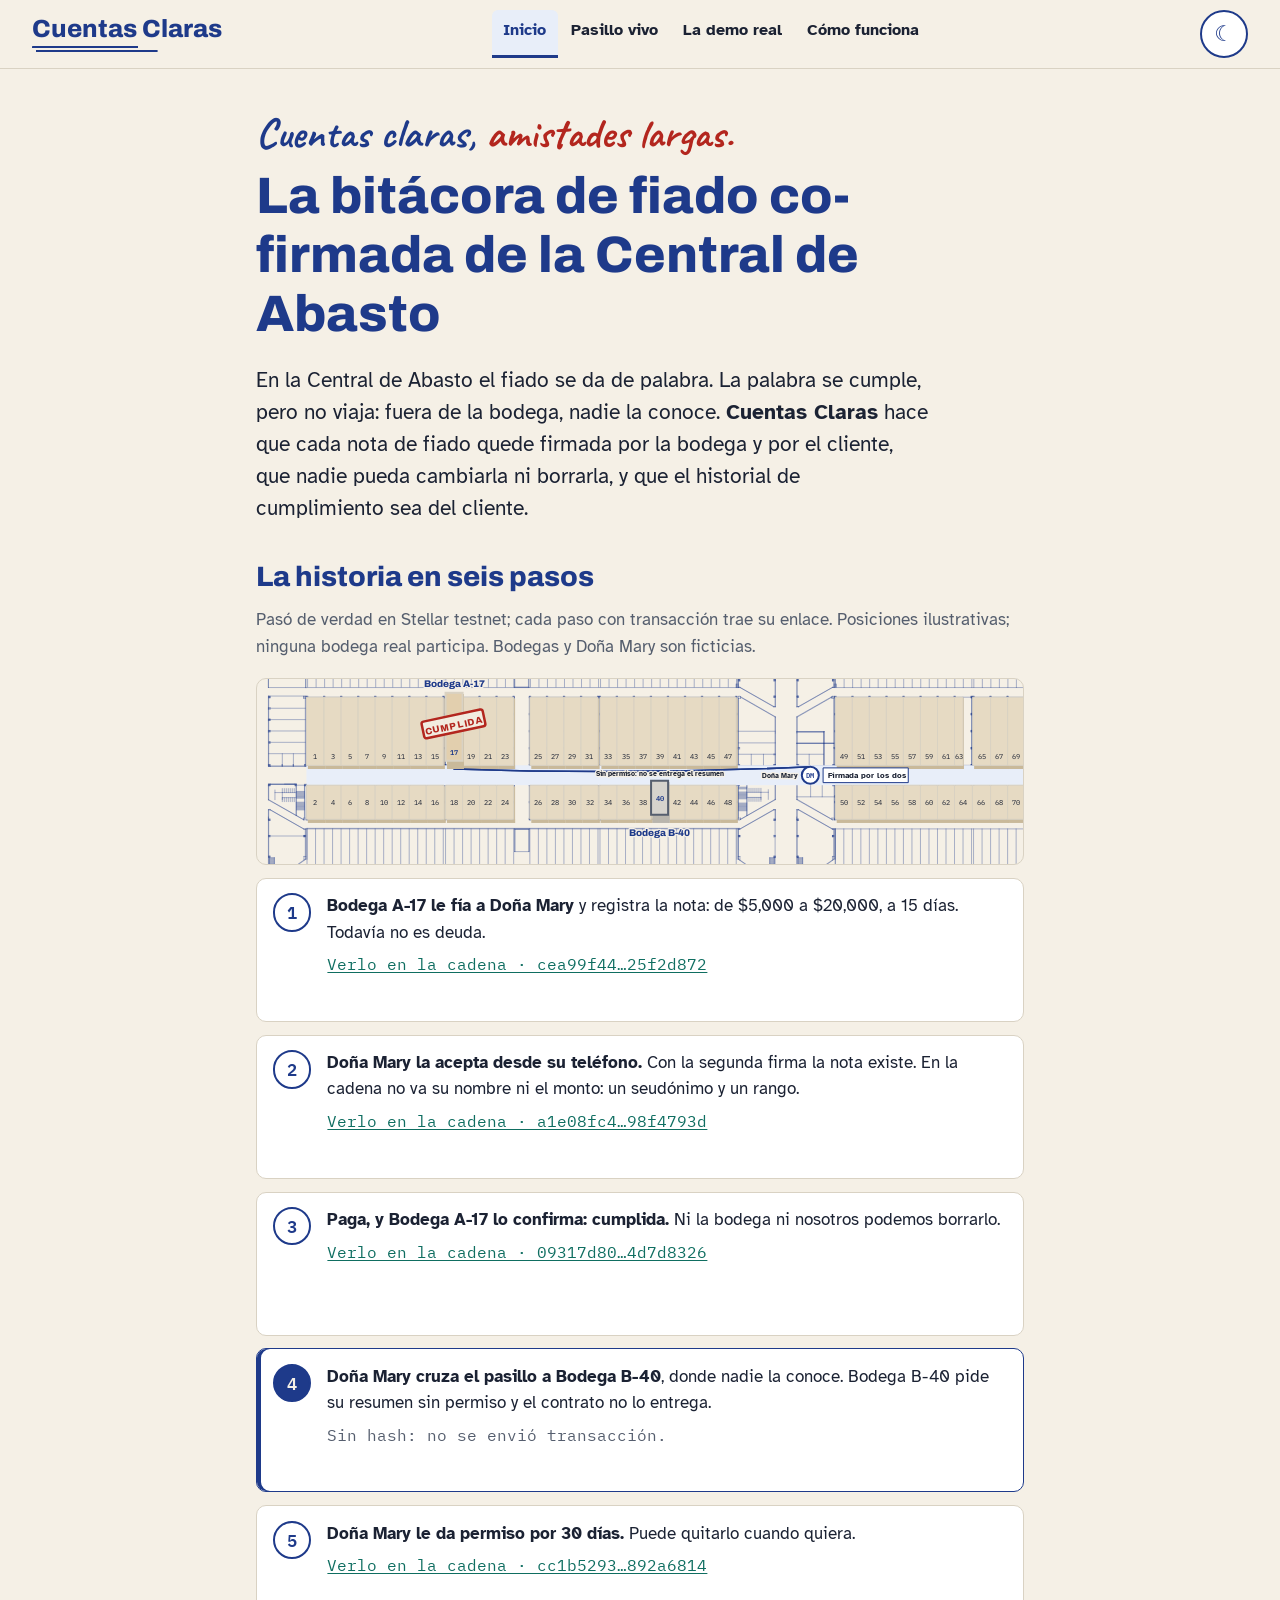
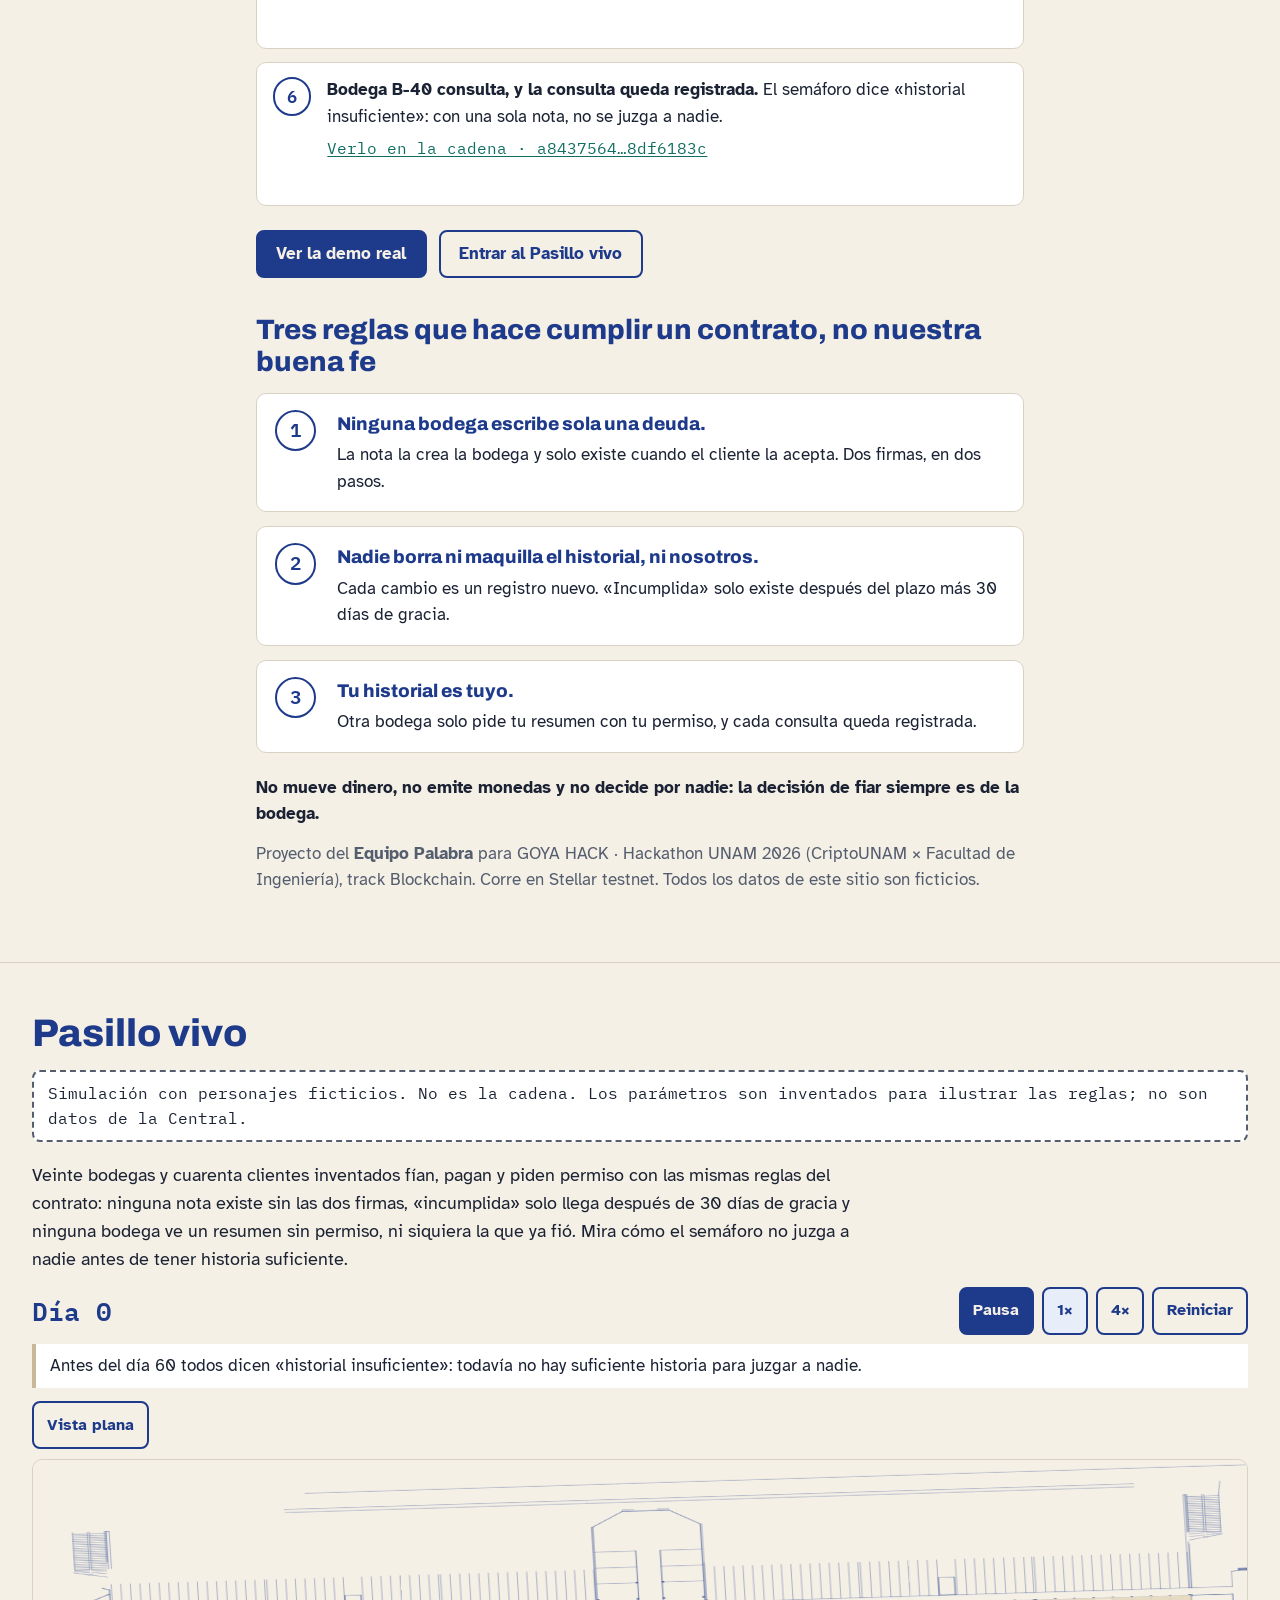
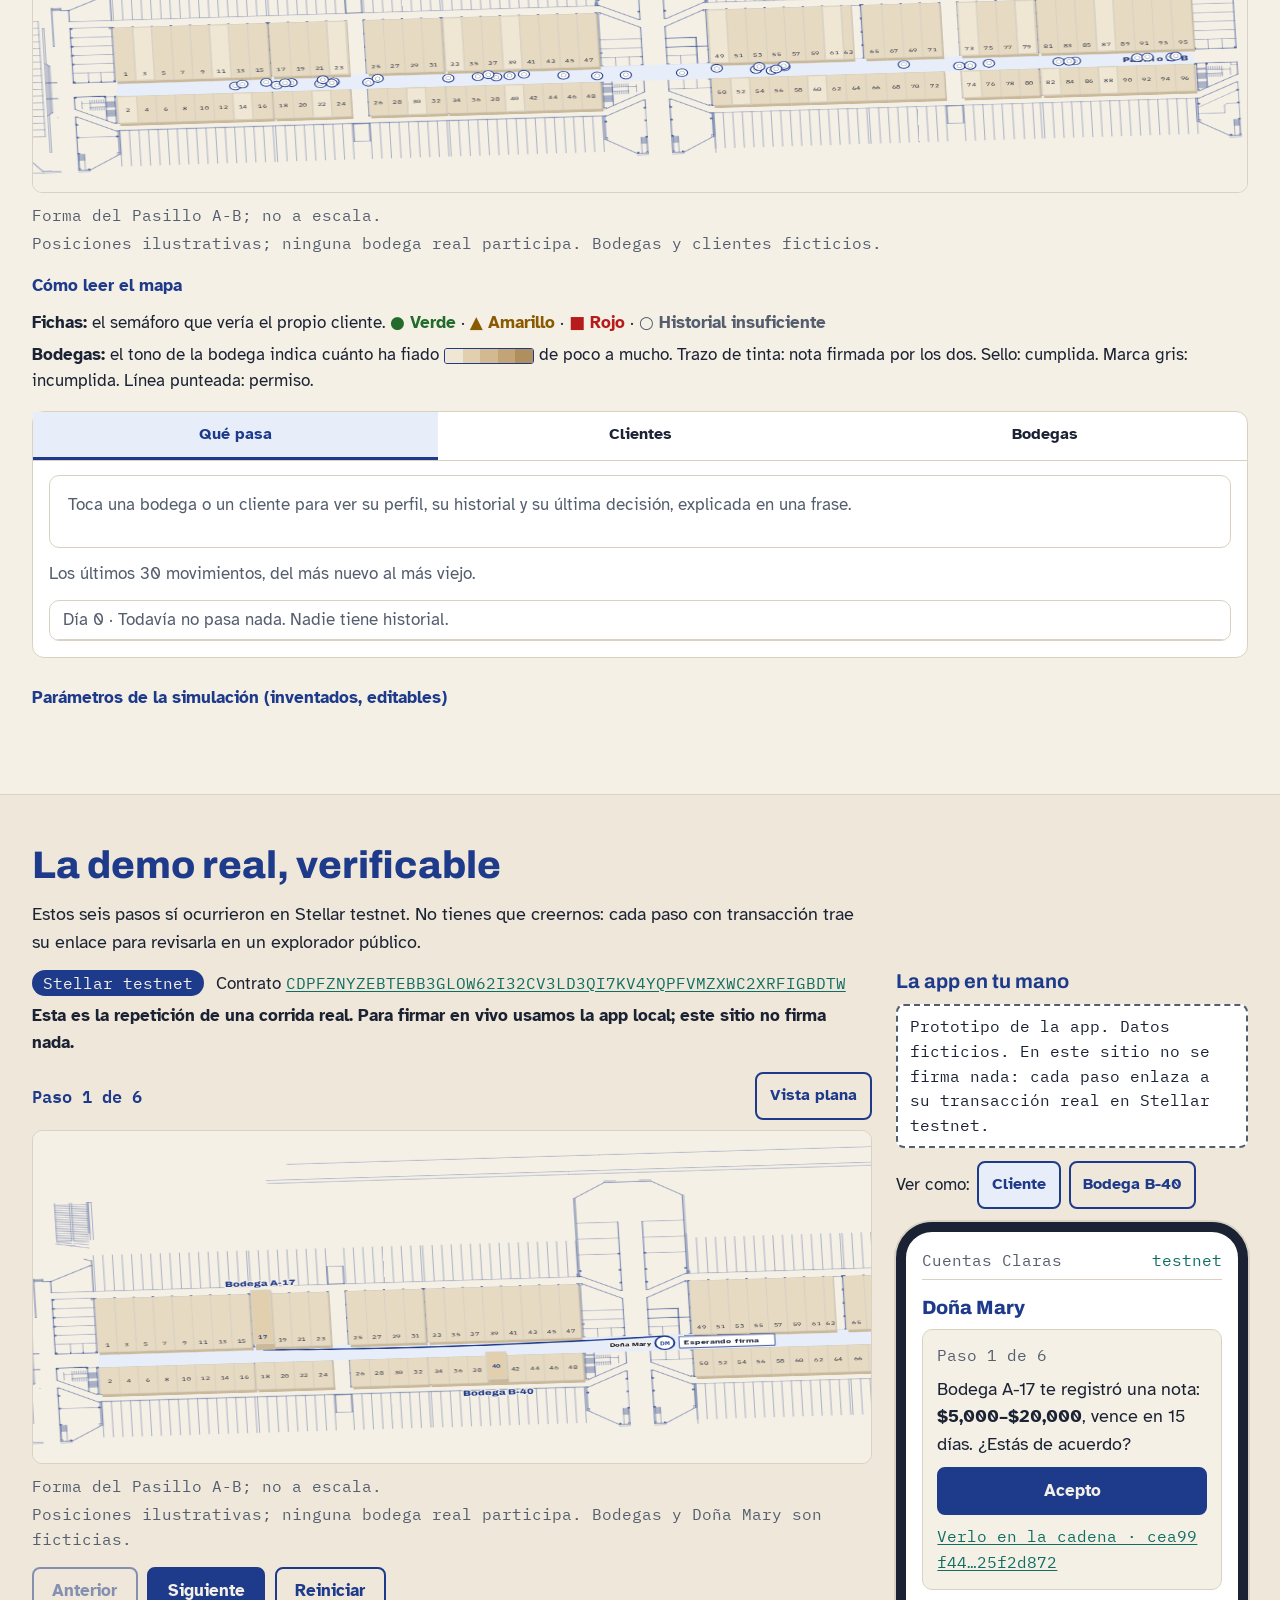
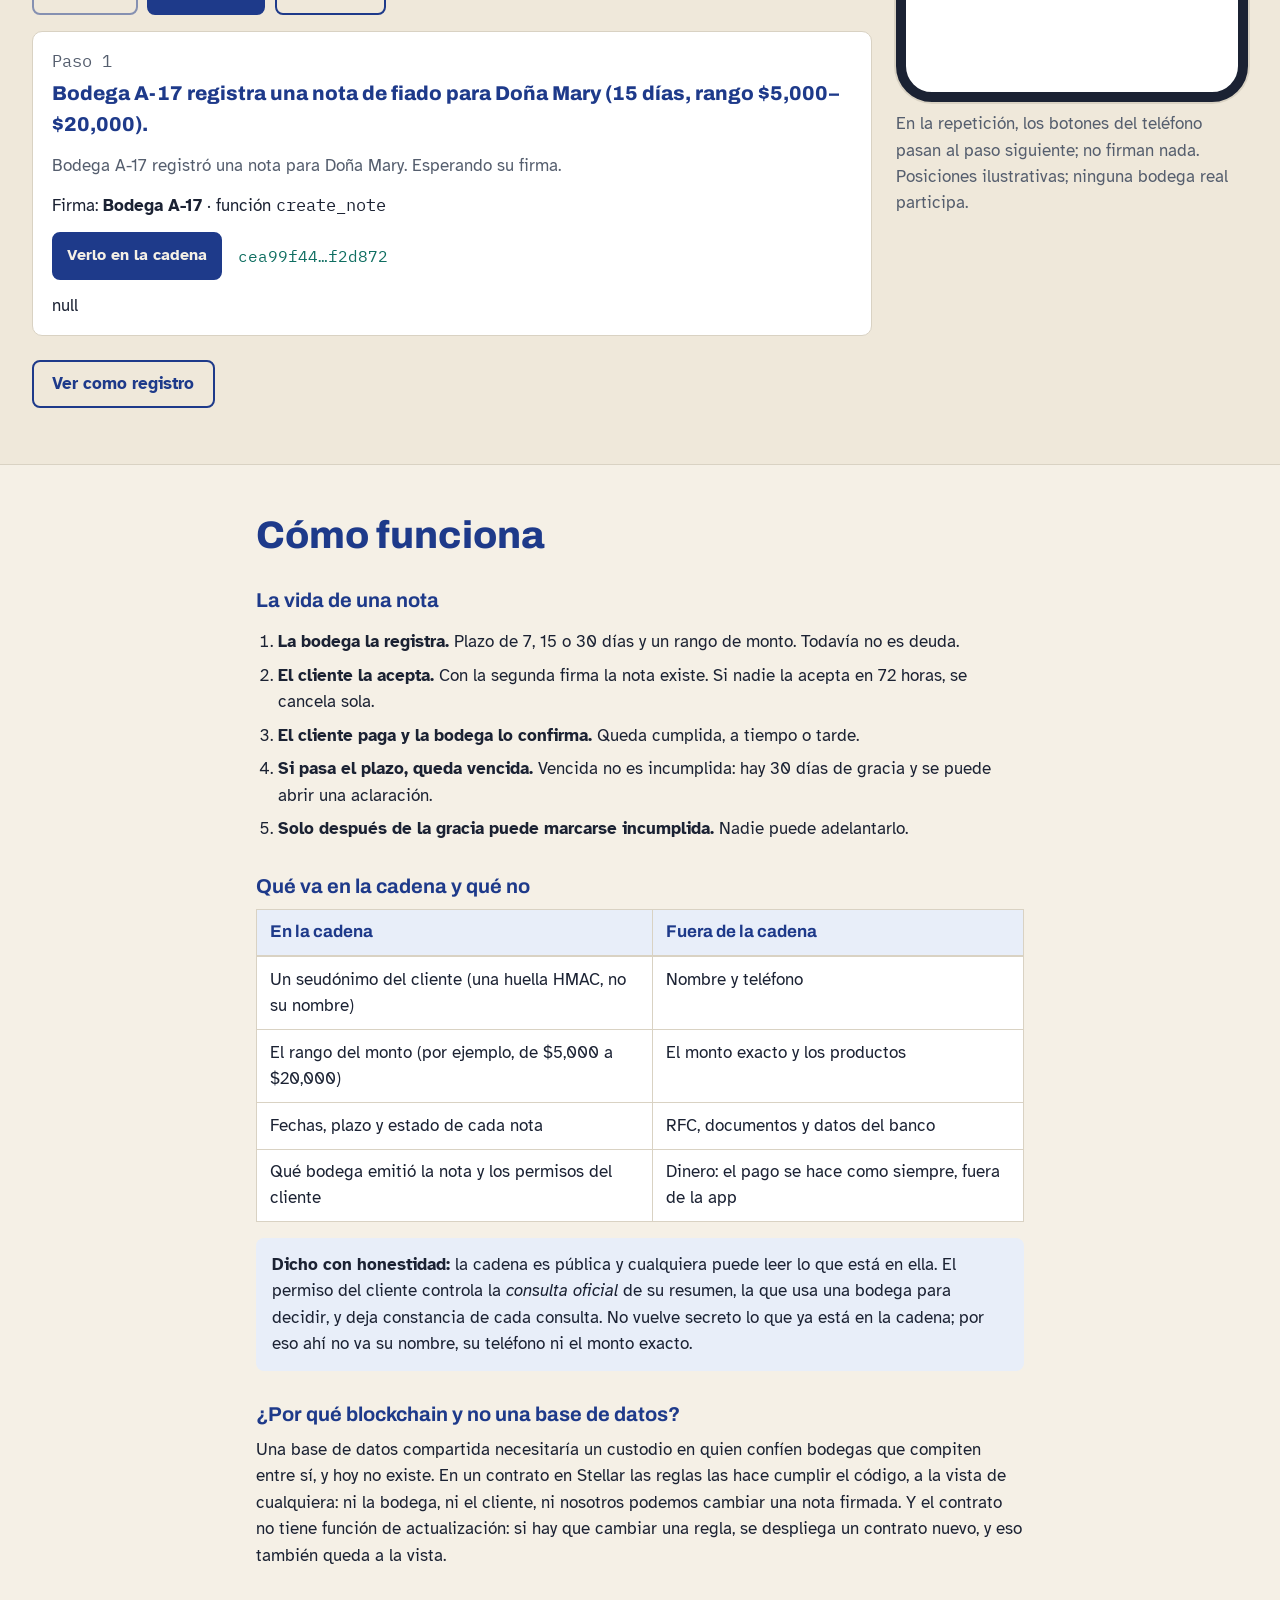
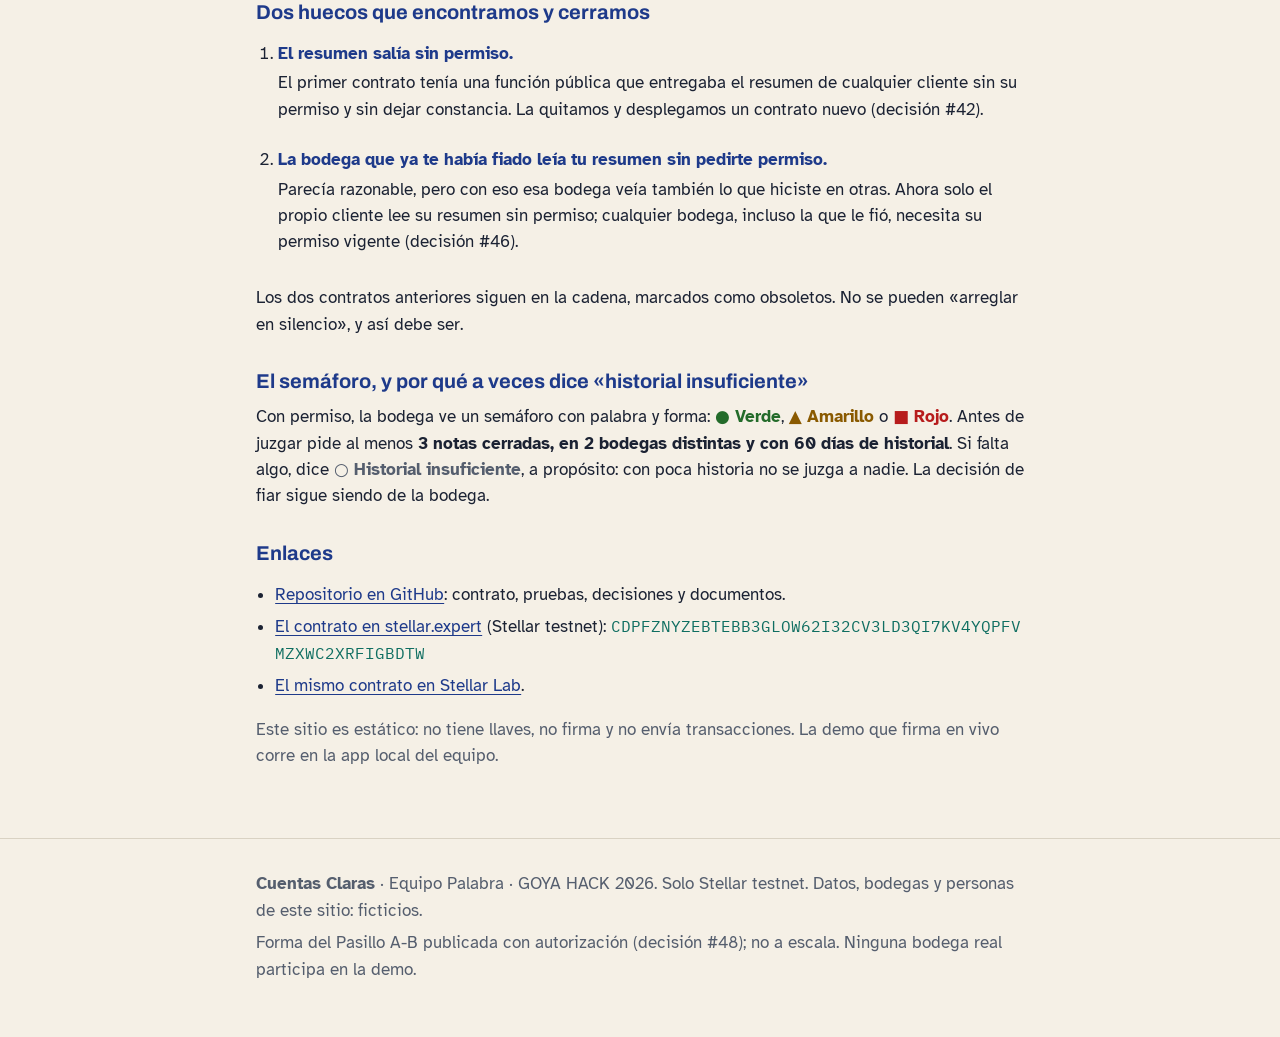
==== web/index.html @ f42c0580 "Sitio público: el teléfono nunca vacío (cola, tarea 11) La repetición arranca en el paso 1: al carga" ====
<!doctype html>
<html lang="es-MX">
<head>
  <meta charset="utf-8">
  <meta name="viewport" content="width=device-width, initial-scale=1">
  <title>Cuentas Claras · fiado de palabra, firmado por los dos</title>
  <meta name="description" content="Cuentas Claras: la bitácora de fiado co-firmada de la Central de Abasto, en Stellar testnet. Proyecto del Equipo Palabra para GOYA HACK 2026.">
  <meta name="theme-color" content="#1E3A8A">
  <meta name="color-scheme" content="light dark">
  <script src="tema-inicial.js"></script>
  <link rel="preconnect" href="https://fonts.googleapis.com">
  <link rel="preconnect" href="https://fonts.gstatic.com" crossorigin>
  <link rel="stylesheet" href="https://fonts.googleapis.com/css2?family=Archivo:wght@700;800&family=Atkinson+Hyperlegible:ital,wght@0,400;0,700;1,400&family=Caveat:wght@700&family=IBM+Plex+Mono:wght@400;600&display=swap">
  <link rel="stylesheet" href="estilos.css">
</head>
<body>
  <a class="saltar" href="#contenido">Saltar al contenido</a>
  <header class="encabezado">
    <div class="encabezado-dentro">
      <a class="marca" href="#inicio" aria-label="Cuentas Claras, inicio">
        <span class="logotipo">Cuentas Claras</span>
        <span class="trazos" aria-hidden="true"></span>
      </a>
      <button type="button" class="interruptor-tema" aria-pressed="false" aria-label="Tema oscuro" title="Tema oscuro">
        <span class="icono-tema" aria-hidden="true">☾</span>
      </button>
      <nav class="navegacion" aria-label="Secciones">
        <a href="#inicio" data-seccion="inicio">Inicio</a>
        <a href="#pasillo-vivo" data-seccion="pasillo-vivo">Pasillo vivo</a>
        <a href="#demo-real" data-seccion="demo-real">La demo real</a>
        <a href="#como-funciona" data-seccion="como-funciona">Cómo funciona</a>
      </nav>
    </div>
  </header>

  <main id="contenido" tabindex="-1">

    <!-- 1. Inicio -->
    <section id="inicio" class="seccion seccion-inicio" aria-labelledby="t-inicio">
      <div class="dentro">
        <p class="refran"><span class="refran-uno">Cuentas claras,</span> <span class="refran-dos">amistades largas.</span></p>
        <h1 id="t-inicio">La bitácora de fiado co-firmada de la Central de Abasto</h1>
        <p class="entrada">En la Central de Abasto el fiado se da de palabra. La palabra se cumple, pero no viaja: fuera de la bodega, nadie la conoce. <strong>Cuentas Claras</strong> hace que cada nota de fiado quede firmada por la bodega y por el cliente, que nadie pueda cambiarla ni borrarla, y que el historial de cumplimiento sea del cliente.</p>


        <section class="historia" aria-labelledby="t-historia">
          <h2 id="t-historia">La historia en seis pasos</h2>
          <p class="apoyo">Pasó de verdad en Stellar testnet; cada paso con transacción trae su enlace. Posiciones ilustrativas; ninguna bodega real participa. Bodegas y Doña Mary son ficticias.</p>
          <div id="historia-mapa" class="historia-mapa" aria-hidden="true"></div>
          <ol class="historia-pasos">
            <li class="historia-paso" data-paso="1">
              <p class="historia-num" aria-hidden="true">1</p>
              <div>
                <p><strong>Bodega A-17 le fía a Doña Mary</strong> y registra la nota: de $5,000 a $20,000, a 15 días. Todavía no es deuda.</p>
                <p class="historia-cadena"><a class="hash" href="https://stellar.expert/explorer/testnet/tx/cea99f447db963d1a1b37a0278765409555b322d2fbf041240d8020c25f2d872" target="_blank" rel="noopener noreferrer">Verlo en la cadena · cea99f44…25f2d872</a></p>
              </div>
            </li>
            <li class="historia-paso" data-paso="2">
              <p class="historia-num" aria-hidden="true">2</p>
              <div>
                <p><strong>Doña Mary la acepta desde su teléfono.</strong> Con la segunda firma la nota existe. En la cadena no va su nombre ni el monto: un seudónimo y un rango.</p>
                <p class="historia-cadena"><a class="hash" href="https://stellar.expert/explorer/testnet/tx/a1e08fc445938de25d22e6bd99c90b11fd2142108bc3a4eacbec5cd898f4793d" target="_blank" rel="noopener noreferrer">Verlo en la cadena · a1e08fc4…98f4793d</a></p>
              </div>
            </li>
            <li class="historia-paso" data-paso="3">
              <p class="historia-num" aria-hidden="true">3</p>
              <div>
                <p><strong>Paga, y Bodega A-17 lo confirma: cumplida.</strong> Ni la bodega ni nosotros podemos borrarlo.</p>
                <p class="historia-cadena"><a class="hash" href="https://stellar.expert/explorer/testnet/tx/09317d8006996ad98a8d19248271a56216c91b9bca36e6c5d198b92f4d7d8326" target="_blank" rel="noopener noreferrer">Verlo en la cadena · 09317d80…4d7d8326</a></p>
              </div>
            </li>
            <li class="historia-paso" data-paso="4">
              <p class="historia-num" aria-hidden="true">4</p>
              <div>
                <p><strong>Doña Mary cruza el pasillo a Bodega B-40</strong>, donde nadie la conoce. Bodega B-40 pide su resumen sin permiso y el contrato no lo entrega.</p>
                <p class="historia-cadena tel-sin-hash">Sin hash: no se envió transacción.</p>
              </div>
            </li>
            <li class="historia-paso" data-paso="5">
              <p class="historia-num" aria-hidden="true">5</p>
              <div>
                <p><strong>Doña Mary le da permiso por 30 días.</strong> Puede quitarlo cuando quiera.</p>
                <p class="historia-cadena"><a class="hash" href="https://stellar.expert/explorer/testnet/tx/cc1b529374045cfc2c53fbf4fa433e6215388b0948f22cba65a599f0892a6814" target="_blank" rel="noopener noreferrer">Verlo en la cadena · cc1b5293…892a6814</a></p>
              </div>
            </li>
            <li class="historia-paso" data-paso="6">
              <p class="historia-num" aria-hidden="true">6</p>
              <div>
                <p><strong>Bodega B-40 consulta, y la consulta queda registrada.</strong> El semáforo dice «historial insuficiente»: con una sola nota, no se juzga a nadie.</p>
                <p class="historia-cadena"><a class="hash" href="https://stellar.expert/explorer/testnet/tx/a8437564162cc1cd651debd65a403bd9b989458bb56feaf1d71f6f638df6183c" target="_blank" rel="noopener noreferrer">Verlo en la cadena · a8437564…8df6183c</a></p>
              </div>
            </li>
          </ol>
          <div class="llamadas">
            <a class="boton boton-primario" href="#demo-real">Ver la demo real</a>
            <a class="boton boton-secundario" href="#pasillo-vivo">Entrar al Pasillo vivo</a>
          </div>
        </section>

        <h2>Tres reglas que hace cumplir un contrato, no nuestra buena fe</h2>
        <ol class="reglas">
          <li class="regla">
            <span class="regla-num" aria-hidden="true">1</span>
            <div>
              <p class="regla-titulo">Ninguna bodega escribe sola una deuda.</p>
              <p>La nota la crea la bodega y solo existe cuando el cliente la acepta. Dos firmas, en dos pasos.</p>
            </div>
          </li>
          <li class="regla">
            <span class="regla-num" aria-hidden="true">2</span>
            <div>
              <p class="regla-titulo">Nadie borra ni maquilla el historial, ni nosotros.</p>
              <p>Cada cambio es un registro nuevo. «Incumplida» solo existe después del plazo más 30 días de gracia.</p>
            </div>
          </li>
          <li class="regla">
            <span class="regla-num" aria-hidden="true">3</span>
            <div>
              <p class="regla-titulo">Tu historial es tuyo.</p>
              <p>Otra bodega solo pide tu resumen con tu permiso, y cada consulta queda registrada.</p>
            </div>
          </li>
        </ol>

        <p class="no-es">No mueve dinero, no emite monedas y no decide por nadie: la decisión de fiar siempre es de la bodega.</p>

        <p class="pie-inicio">Proyecto del <strong>Equipo Palabra</strong> para GOYA HACK · Hackathon UNAM 2026 (CriptoUNAM × Facultad de Ingeniería), track Blockchain. Corre en Stellar testnet. Todos los datos de este sitio son ficticios.</p>
      </div>
    </section>

    <!-- 2. Pasillo vivo -->
    <section id="pasillo-vivo" class="seccion" aria-labelledby="t-pasillo">
      <div class="dentro dentro-ancho">
        <h2 id="t-pasillo" class="titulo-seccion">Pasillo vivo</h2>
        <p class="rotulo-simulacion" role="note">Simulación con personajes ficticios. No es la cadena. Los parámetros son inventados para ilustrar las reglas; no son datos de la Central.</p>
        <p class="entrada-seccion">Veinte bodegas y cuarenta clientes inventados fían, pagan y piden permiso con las mismas reglas del contrato: ninguna nota existe sin las dos firmas, «incumplida» solo llega después de 30 días de gracia y ninguna bodega ve un resumen sin permiso, ni siquiera la que ya fió. Mira cómo el semáforo no juzga a nadie antes de tener historia suficiente.</p>
        <div id="montaje-pasillo" class="montaje">
          <p class="cargando">Preparando el pasillo…</p>
        </div>
      </div>
    </section>

    <!-- 3. La demo real, verificable -->
    <section id="demo-real" class="seccion seccion-alterna" aria-labelledby="t-demo">
      <div class="dentro dentro-ancho">
        <h2 id="t-demo" class="titulo-seccion">La demo real, verificable</h2>
        <p class="entrada-seccion">Estos seis pasos sí ocurrieron en Stellar testnet. No tienes que creernos: cada paso con transacción trae su enlace para revisarla en un explorador público.</p>
        <div class="demo-rejilla">
          <div id="montaje-demo" class="montaje">
            <p class="cargando">Cargando la corrida real…</p>
            <noscript><p class="apoyo">El mapa necesita JavaScript. Los seis pasos se leen completos en «La app en tu mano».</p></noscript>
          </div>

          <aside class="app-en-mano" aria-labelledby="t-app">
            <h3 id="t-app">La app en tu mano</h3>
            <p class="letrero-prototipo" role="note">Prototipo de la app. Datos ficticios. En este sitio no se firma nada: cada paso enlaza a su transacción real en Stellar testnet.</p>
            <div class="ver-como" role="group" aria-label="Ver como">
              <span>Ver como:</span>
              <button type="button" class="boton boton-secundario boton-chico" data-ver="cliente" aria-pressed="true">Cliente</button>
              <button type="button" class="boton boton-secundario boton-chico" data-ver="bodega" aria-pressed="false">Bodega B-40</button>
            </div>
            <div class="telefono">
              <p class="tel-barra"><span>Cuentas Claras</span><span class="tel-red">testnet</span></p>
              <div class="tel-vista" data-vista="cliente">
              <p class="tel-quien">Doña Mary</p>
              <ol class="tel-pantallas" aria-label="Pantallas de Doña Mary">
              <li class="tel-pantalla" data-paso="1">
                <p class="tel-paso">Paso 1 de 6</p>
                <p class="tel-aviso">Bodega A-17 te registró una nota: <strong>$5,000–$20,000</strong>, vence en 15 días. ¿Estás de acuerdo?</p>
                <p class="tel-acciones"><button type="button" class="boton boton-primario tel-avanza" data-a="2">Acepto</button></p>
                <p class="tel-cadena"><a class="hash" href="https://stellar.expert/explorer/testnet/tx/cea99f447db963d1a1b37a0278765409555b322d2fbf041240d8020c25f2d872" target="_blank" rel="noopener noreferrer" data-hash="cea99f447db963d1a1b37a0278765409555b322d2fbf041240d8020c25f2d872">Verlo en la cadena · cea99f44…25f2d872</a></p>
              </li>
              <li class="tel-pantalla" data-paso="2">
                <p class="tel-paso">Paso 2 de 6</p>
                <p class="tel-titulo">Firmada por los dos</p>
                <p>Tu firma y la de Bodega A-17. Desde ahora nadie puede cambiar ni borrar esta nota, ni nosotros. En la cadena no va tu nombre ni el monto: un seudónimo y un rango.</p>
                <p class="tel-cadena"><a class="hash" href="https://stellar.expert/explorer/testnet/tx/a1e08fc445938de25d22e6bd99c90b11fd2142108bc3a4eacbec5cd898f4793d" target="_blank" rel="noopener noreferrer" data-hash="a1e08fc445938de25d22e6bd99c90b11fd2142108bc3a4eacbec5cd898f4793d">Verlo en la cadena · a1e08fc4…98f4793d</a></p>
              </li>
              <li class="tel-pantalla" data-paso="3">
                <p class="tel-paso">Paso 3 de 6</p>
                <p class="tel-sello" aria-label="Sello: cumplida">CUMPLIDA</p>
                <p class="tel-titulo">Cumpliste tu palabra: queda firmado a tu favor.</p>
                <p>Bodega A-17 confirmó tu pago.</p>
                <p class="tel-cadena"><a class="hash" href="https://stellar.expert/explorer/testnet/tx/09317d8006996ad98a8d19248271a56216c91b9bca36e6c5d198b92f4d7d8326" target="_blank" rel="noopener noreferrer" data-hash="09317d8006996ad98a8d19248271a56216c91b9bca36e6c5d198b92f4d7d8326">Verlo en la cadena · 09317d80…4d7d8326</a></p>
              </li>
              <li class="tel-pantalla" data-paso="4">
                <p class="tel-paso">Paso 4 de 6</p>
                <p class="tel-titulo">Bodega B-40 pidió tu resumen sin permiso y no se le entregó.</p>
                <p>El contrato lo rechazó: sin tu permiso no hay consulta oficial.</p>
                <p class="tel-sin-hash">Sin hash: no se envió transacción.</p>
              </li>
              <li class="tel-pantalla" data-paso="5">
                <p class="tel-paso">Paso 5 de 6</p>
                <p class="tel-aviso">¿Das permiso a Bodega B-40 por 30 días para consultar tu resumen?</p>
                <p class="tel-acciones"><button type="button" class="boton boton-primario tel-avanza" data-a="6">Dar permiso</button></p>
                <p class="tel-nota">Verá cuántas notas cumpliste y en cuántas bodegas; no verá montos exactos ni tus datos. Puedes quitarlo cuando quieras.</p>
                <p class="tel-cadena"><a class="hash" href="https://stellar.expert/explorer/testnet/tx/cc1b529374045cfc2c53fbf4fa433e6215388b0948f22cba65a599f0892a6814" target="_blank" rel="noopener noreferrer" data-hash="cc1b529374045cfc2c53fbf4fa433e6215388b0948f22cba65a599f0892a6814">Verlo en la cadena · cc1b5293…892a6814</a></p>
              </li>
              <li class="tel-pantalla" data-paso="6">
                <p class="tel-paso">Paso 6 de 6</p>
                <p class="tel-titulo">Bodega B-40 consultó tu resumen. Quedó registrado.</p>
                <p>Cada consulta deja constancia en la cadena.</p>
                <p class="tel-cadena"><a class="hash" href="https://stellar.expert/explorer/testnet/tx/a8437564162cc1cd651debd65a403bd9b989458bb56feaf1d71f6f638df6183c" target="_blank" rel="noopener noreferrer" data-hash="a8437564162cc1cd651debd65a403bd9b989458bb56feaf1d71f6f638df6183c">Verlo en la cadena · a8437564…8df6183c</a></p>
              </li>
              </ol>
              </div>
              <div class="tel-vista" data-vista="bodega">
              <p class="tel-quien">Bodega B-40</p>
              <ol class="tel-pantallas" aria-label="Pantallas de Bodega B-40">
              <li class="tel-pantalla" data-paso="1">
                <p class="tel-paso">Paso 1 de 6</p>
                <p>Todavía nada para Bodega B-40: la nota es entre Bodega A-17 y Doña Mary.</p>
              </li>
              <li class="tel-pantalla" data-paso="2">
                <p class="tel-paso">Paso 2 de 6</p>
                <p>Bodega B-40 no conoce a Doña Mary ni ve su nota.</p>
              </li>
              <li class="tel-pantalla" data-paso="3">
                <p class="tel-paso">Paso 3 de 6</p>
                <p>Doña Mary cumplió con Bodega A-17. Bodega B-40 todavía no lo sabe.</p>
              </li>
              <li class="tel-pantalla" data-paso="4">
                <p class="tel-paso">Paso 4 de 6</p>
                <p class="tel-titulo">Pediste el resumen de Doña Mary sin su permiso.</p>
                <p>El contrato no lo entregó. Pídeselo en el mostrador.</p>
                <p class="tel-sin-hash">Sin hash: no se envió transacción.</p>
              </li>
              <li class="tel-pantalla" data-paso="5">
                <p class="tel-paso">Paso 5 de 6</p>
                <p class="tel-titulo">Doña Mary te dio permiso por 30 días.</p>
                <p class="tel-cadena"><a class="hash" href="https://stellar.expert/explorer/testnet/tx/cc1b529374045cfc2c53fbf4fa433e6215388b0948f22cba65a599f0892a6814" target="_blank" rel="noopener noreferrer" data-hash="cc1b529374045cfc2c53fbf4fa433e6215388b0948f22cba65a599f0892a6814">Verlo en la cadena · cc1b5293…892a6814</a></p>
              </li>
              <li class="tel-pantalla" data-paso="6">
                <p class="tel-paso">Paso 6 de 6</p>
                <p class="tel-titulo">Resumen de Doña Mary</p>
                <p class="sem sem-insuficiente tel-semaforo">○ Historial insuficiente</p>
                <ul class="condiciones">
                  <li>✗ <span class="lector">No se cumple: </span>3 notas cerradas (tiene 1)</li>
                  <li>✗ <span class="lector">No se cumple: </span>2 bodegas distintas (tiene 1)</li>
                  <li>✗ <span class="lector">No se cumple: </span>60 días de historial (su nota es del mismo día)</li>
                </ul>
                <p>La decisión de fiar es tuya. Tu consulta quedó registrada.</p>
                <p class="tel-cadena"><a class="hash" href="https://stellar.expert/explorer/testnet/tx/a8437564162cc1cd651debd65a403bd9b989458bb56feaf1d71f6f638df6183c" target="_blank" rel="noopener noreferrer" data-hash="a8437564162cc1cd651debd65a403bd9b989458bb56feaf1d71f6f638df6183c">Verlo en la cadena · a8437564…8df6183c</a></p>
              </li>
              </ol>
              </div>
            </div>
            <p class="tel-pie apoyo">En la repetición, los botones del teléfono pasan al paso siguiente; no firman nada. Posiciones ilustrativas; ninguna bodega real participa.</p>
          </aside>
        </div>
        <div class="registro-marco">
          <button type="button" class="boton boton-secundario ver-registro" aria-expanded="false" aria-controls="registro" hidden>Ver como registro</button>
          <div id="registro" class="registro">
            <table class="tabla registro-tabla">
              <caption>Los seis pasos como renglones del libro: el seudónimo de Doña Mary (nunca su nombre), el rango, el hash y el sello.</caption>
              <thead><tr><th scope="col">Paso</th><th scope="col">Qué pasó</th><th scope="col">Seudónimo</th><th scope="col">Rango</th><th scope="col">Hash</th><th scope="col">Sello</th></tr></thead>
              <tbody>
              <tr data-paso="1"><td data-col="Paso" class="mono">1</td><td data-col="Qué pasó">Bodega A-17 registra la nota</td><td data-col="Seudónimo" class="hash">fe1b5cfb1b99ba1b…</td><td data-col="Rango">$5k–$20k</td><td data-col="Hash"><a class="hash" href="https://stellar.expert/explorer/testnet/tx/cea99f447db963d1a1b37a0278765409555b322d2fbf041240d8020c25f2d872" target="_blank" rel="noopener noreferrer">cea99f44…25f2d872</a></td><td data-col="Sello">—</td></tr>
              <tr data-paso="2"><td data-col="Paso" class="mono">2</td><td data-col="Qué pasó">Doña Mary la acepta</td><td data-col="Seudónimo" class="hash">fe1b5cfb1b99ba1b…</td><td data-col="Rango">$5k–$20k</td><td data-col="Hash"><a class="hash" href="https://stellar.expert/explorer/testnet/tx/a1e08fc445938de25d22e6bd99c90b11fd2142108bc3a4eacbec5cd898f4793d" target="_blank" rel="noopener noreferrer">a1e08fc4…98f4793d</a></td><td data-col="Sello">—</td></tr>
              <tr data-paso="3"><td data-col="Paso" class="mono">3</td><td data-col="Qué pasó">Bodega A-17 confirma el pago</td><td data-col="Seudónimo" class="hash">fe1b5cfb1b99ba1b…</td><td data-col="Rango">$5k–$20k</td><td data-col="Hash"><a class="hash" href="https://stellar.expert/explorer/testnet/tx/09317d8006996ad98a8d19248271a56216c91b9bca36e6c5d198b92f4d7d8326" target="_blank" rel="noopener noreferrer">09317d80…4d7d8326</a></td><td data-col="Sello"><span class="registro-sello">CUMPLIDA</span></td></tr>
              <tr data-paso="4"><td data-col="Paso" class="mono">4</td><td data-col="Qué pasó">Bodega B-40 pide el resumen sin permiso: rechazado</td><td data-col="Seudónimo" class="hash">fe1b5cfb1b99ba1b…</td><td data-col="Rango">—</td><td data-col="Hash"><span class="tel-sin-hash">sin transacción</span></td><td data-col="Sello">—</td></tr>
              <tr data-paso="5"><td data-col="Paso" class="mono">5</td><td data-col="Qué pasó">Doña Mary da permiso a Bodega B-40 (30 días)</td><td data-col="Seudónimo" class="hash">fe1b5cfb1b99ba1b…</td><td data-col="Rango">—</td><td data-col="Hash"><a class="hash" href="https://stellar.expert/explorer/testnet/tx/cc1b529374045cfc2c53fbf4fa433e6215388b0948f22cba65a599f0892a6814" target="_blank" rel="noopener noreferrer">cc1b5293…892a6814</a></td><td data-col="Sello">—</td></tr>
              <tr data-paso="6"><td data-col="Paso" class="mono">6</td><td data-col="Qué pasó">Bodega B-40 consulta con permiso</td><td data-col="Seudónimo" class="hash">fe1b5cfb1b99ba1b…</td><td data-col="Rango">máx. $5k–$20k</td><td data-col="Hash"><a class="hash" href="https://stellar.expert/explorer/testnet/tx/a8437564162cc1cd651debd65a403bd9b989458bb56feaf1d71f6f638df6183c" target="_blank" rel="noopener noreferrer">a8437564…8df6183c</a></td><td data-col="Sello">—</td></tr>
              </tbody>
            </table>
          </div>
        </div>
      </div>
    </section>

    <!-- 4. Cómo funciona -->
    <section id="como-funciona" class="seccion" aria-labelledby="t-como">
      <div class="dentro">
        <h2 id="t-como" class="titulo-seccion">Cómo funciona</h2>

        <h3>La vida de una nota</h3>
        <ol class="ciclo">
          <li><strong>La bodega la registra.</strong> Plazo de 7, 15 o 30 días y un rango de monto. Todavía no es deuda.</li>
          <li><strong>El cliente la acepta.</strong> Con la segunda firma la nota existe. Si nadie la acepta en 72 horas, se cancela sola.</li>
          <li><strong>El cliente paga y la bodega lo confirma.</strong> Queda cumplida, a tiempo o tarde.</li>
          <li><strong>Si pasa el plazo, queda vencida.</strong> Vencida no es incumplida: hay 30 días de gracia y se puede abrir una aclaración.</li>
          <li><strong>Solo después de la gracia puede marcarse incumplida.</strong> Nadie puede adelantarlo.</li>
        </ol>

        <h3>Qué va en la cadena y qué no</h3>
        <div class="tabla-marco">
          <table class="tabla">
            <caption class="lector">Qué datos se guardan en la cadena y cuáles se quedan fuera</caption>
            <thead>
              <tr><th scope="col">En la cadena</th><th scope="col">Fuera de la cadena</th></tr>
            </thead>
            <tbody>
              <tr><td>Un seudónimo del cliente (una huella HMAC, no su nombre)</td><td>Nombre y teléfono</td></tr>
              <tr><td>El rango del monto (por ejemplo, de $5,000 a $20,000)</td><td>El monto exacto y los productos</td></tr>
              <tr><td>Fechas, plazo y estado de cada nota</td><td>RFC, documentos y datos del banco</td></tr>
              <tr><td>Qué bodega emitió la nota y los permisos del cliente</td><td>Dinero: el pago se hace como siempre, fuera de la app</td></tr>
            </tbody>
          </table>
        </div>
        <p class="honesto"><strong>Dicho con honestidad:</strong> la cadena es pública y cualquiera puede leer lo que está en ella. El permiso del cliente controla la <em>consulta oficial</em> de su resumen, la que usa una bodega para decidir, y deja constancia de cada consulta. No vuelve secreto lo que ya está en la cadena; por eso ahí no va su nombre, su teléfono ni el monto exacto.</p>

        <h3>¿Por qué blockchain y no una base de datos?</h3>
        <p>Una base de datos compartida necesitaría un custodio en quien confíen bodegas que compiten entre sí, y hoy no existe. En un contrato en Stellar las reglas las hace cumplir el código, a la vista de cualquiera: ni la bodega, ni el cliente, ni nosotros podemos cambiar una nota firmada. Y el contrato no tiene función de actualización: si hay que cambiar una regla, se despliega un contrato nuevo, y eso también queda a la vista.</p>

        <h3>Dos huecos que encontramos y cerramos</h3>
        <ol class="huecos">
          <li>
            <p class="hueco-titulo">El resumen salía sin permiso.</p>
            <p>El primer contrato tenía una función pública que entregaba el resumen de cualquier cliente sin su permiso y sin dejar constancia. La quitamos y desplegamos un contrato nuevo (decisión #42).</p>
          </li>
          <li>
            <p class="hueco-titulo">La bodega que ya te había fiado leía tu resumen sin pedirte permiso.</p>
            <p>Parecía razonable, pero con eso esa bodega veía también lo que hiciste en otras. Ahora solo el propio cliente lee su resumen sin permiso; cualquier bodega, incluso la que le fió, necesita su permiso vigente (decisión #46).</p>
          </li>
        </ol>
        <p>Los dos contratos anteriores siguen en la cadena, marcados como obsoletos. No se pueden «arreglar en silencio», y así debe ser.</p>

        <h3>El semáforo, y por qué a veces dice «historial insuficiente»</h3>
        <p>Con permiso, la bodega ve un semáforo con palabra y forma: <span class="sem sem-verde">● Verde</span>, <span class="sem sem-amarillo">▲ Amarillo</span> o <span class="sem sem-rojo">■ Rojo</span>. Antes de juzgar pide al menos <strong>3 notas cerradas, en 2 bodegas distintas y con 60 días de historial</strong>. Si falta algo, dice <span class="sem sem-insuficiente">○ Historial insuficiente</span>, a propósito: con poca historia no se juzga a nadie. La decisión de fiar sigue siendo de la bodega.</p>

        <h3>Enlaces</h3>
        <ul class="enlaces">
          <li><a href="https://github.com/jose2501106-IA/goyahack_cuentas-claras" target="_blank" rel="noopener noreferrer">Repositorio en GitHub</a>: contrato, pruebas, decisiones y documentos.</li>
          <li><a href="https://stellar.expert/explorer/testnet/contract/CDPFZNYZEBTEBB3GLOW62I32CV3LD3QI7KV4YQPFVMZXWC2XRFIGBDTW" target="_blank" rel="noopener noreferrer">El contrato en stellar.expert</a> (Stellar testnet): <code class="id-contrato hash">CDPFZNYZEBTEBB3GLOW62I32CV3LD3QI7KV4YQPFVMZXWC2XRFIGBDTW</code></li>
          <li><a href="https://lab.stellar.org/r/testnet/contract/CDPFZNYZEBTEBB3GLOW62I32CV3LD3QI7KV4YQPFVMZXWC2XRFIGBDTW" target="_blank" rel="noopener noreferrer">El mismo contrato en Stellar Lab</a>.</li>
        </ul>
        <p class="apoyo">Este sitio es estático: no tiene llaves, no firma y no envía transacciones. La demo que firma en vivo corre en la app local del equipo.</p>
      </div>
    </section>
  </main>

  <footer class="pie">
    <div class="dentro">
      <p><strong>Cuentas Claras</strong> · Equipo Palabra · GOYA HACK 2026. Solo Stellar testnet. Datos, bodegas y personas de este sitio: ficticios.</p>
      <p>Forma del Pasillo A-B publicada con autorización (decisión #48); no a escala. Ninguna bodega real participa en la demo.</p>
    </div>
  </footer>

  <script src="app.js"></script>
  <script src="datos/pasillo-a-b.js"></script>
  <script src="datos/repeticion.js"></script>
  <script src="gemelo.js"></script>
  <script src="repeticion.js"></script>
  <script src="portada.js"></script>
  <script src="simulacion/motor.js"></script>
  <script src="simulacion/agentes.js"></script>
  <script src="simulacion/vista.js"></script>
</body>
</html>
---- web/estilos.css ----
/* Cuentas Claras · sitio público. Paleta «Tinta y Sello» (docs/identidad-visual.md). */
/* Tema dual (docs/diseno-web-movil.md §1, decisión #52): «Papel y cadena» (claro) y
   «Cempasúchil» (oscuro). Por defecto sigue a prefers-color-scheme; el interruptor fija
   html[data-tema]. Solo cambian estos tokens, nunca el HTML. Sentido de cada color:
   texto = lo humano; firma = lo que hacen las personas; hash = lo que vive en la cadena;
   sello = la palabra cumplida (un uso por pantalla). El semáforo, solo en el semáforo.
   web/pruebas/tema.test.js mide el contraste de cada par de tokens de los dos temas y
   comprueba que el bloque oscuro de la media query sea igual a html[data-tema="oscuro"]. */
:root {
  --f-titulo: 'Archivo', 'Helvetica Neue', Arial, system-ui, sans-serif;
  --f-texto: 'Atkinson Hyperlegible', system-ui, -apple-system, 'Segoe UI', Roboto, Arial, sans-serif;
  --f-mono: 'IBM Plex Mono', ui-monospace, SFMono-Regular, Menlo, Consolas, monospace;
  --f-firma: 'Caveat', 'Segoe Script', cursive;
  --alto-encabezado: 4.25rem;
}

/* tema:claro */
:root, html[data-tema="claro"] {
  --fondo: #F5F0E6;
  --fondo-alterno: #EFE8DA;
  --superficie: #FFFFFF;
  --borde: #D9D2C3;
  --texto: #1B2233;
  --texto-2: #555E6E;
  --firma: #1E3A8A;
  --firma-hover: #172E6E;
  --sobre-firma: #F5F0E6;
  --hash: #0F6E61;
  --sello: #B3261E;
  --resalte: #E8EEF9;
  --bodega: #E6DAC3;
  --bodega-borde: #D9D2C3;
  --bodega-cara: #C9B99A;
  --bodega-marcada: #E2CFAE;
  --sin-permiso: #D6D3CD;
  --sin-permiso-cara: #B9B5AD;
  --noche: #E6DFD0;
  --plano: #1E3A8A;
  --tono-0: #EFE6D3;
  --tono-1: #E2CFAE;
  --tono-2: #D2B98F;
  --tono-3: #C3A477;
  --tono-4: #B08F5E;
  --sem-verde: #236B2A;
  --sem-ambar: #8A5A00;
  --sem-rojo: #B71C1C;
  color-scheme: light;
}

/* tema:oscuro-sistema */
@media (prefers-color-scheme: dark) {
  html:not([data-tema="claro"]) {
    --fondo: #15101F;
    --fondo-alterno: #1A1427;
    --superficie: #1F1830;
    --borde: #3A2F52;
    --texto: #F7F1E8;
    --texto-2: #B8AFC6;
    --firma: #FF9A3C;
    --firma-hover: #FFB066;
    --sobre-firma: #15101F;
    --hash: #45D6D2;
    --sello: #F0508F;
    --resalte: #2A2140;
    --bodega: #2A2140;
    --bodega-borde: #3A2F52;
    --bodega-cara: #120D1C;
    --bodega-marcada: #3D2F55;
    --sin-permiso: #2E2B36;
    --sin-permiso-cara: #1C1A22;
    --noche: #0F0B17;
    --plano: #B8AFC6;
    --tono-0: #2A2140;
    --tono-1: #3E2B48;
    --tono-2: #5A3548;
    --tono-3: #804A3E;
    --tono-4: #A86232;
    --sem-verde: #3FD08A;
    --sem-ambar: #F2C14E;
    --sem-rojo: #FF6B6B;
    color-scheme: dark;
  }
}

/* tema:oscuro */
html[data-tema="oscuro"] {
  --fondo: #15101F;
  --fondo-alterno: #1A1427;
  --superficie: #1F1830;
  --borde: #3A2F52;
  --texto: #F7F1E8;
  --texto-2: #B8AFC6;
  --firma: #FF9A3C;
  --firma-hover: #FFB066;
  --sobre-firma: #15101F;
  --hash: #45D6D2;
  --sello: #F0508F;
  --resalte: #2A2140;
  --bodega: #2A2140;
  --bodega-borde: #3A2F52;
  --bodega-cara: #120D1C;
  --bodega-marcada: #3D2F55;
  --sin-permiso: #2E2B36;
  --sin-permiso-cara: #1C1A22;
  --noche: #0F0B17;
  --plano: #B8AFC6;
  --tono-0: #2A2140;
  --tono-1: #3E2B48;
  --tono-2: #5A3548;
  --tono-3: #804A3E;
  --tono-4: #A86232;
  --sem-verde: #3FD08A;
  --sem-ambar: #F2C14E;
  --sem-rojo: #FF6B6B;
  color-scheme: dark;
}

*, *::before, *::after { box-sizing: border-box; }

html { font-size: 100%; scroll-behavior: smooth; scroll-padding-top: calc(var(--alto-encabezado) + 0.5rem); }
body {
  margin: 0;
  background: var(--fondo);
  color: var(--texto);
  font-family: var(--f-texto);
  font-size: 1.0625rem; /* 17 px */
  line-height: 1.55;
  overflow-x: hidden;
}

h1, h2, h3 { font-family: var(--f-titulo); color: var(--firma); line-height: 1.15; }
h1 { font-size: clamp(1.9rem, 5vw, 3.2rem); font-weight: 800; margin: 0 0 1.25rem; max-width: 22ch; }
h2 { font-size: clamp(1.35rem, 3vw, 1.75rem); font-weight: 800; margin: 2.25rem 0 0.9rem; }
h3 { font-size: 1.25rem; font-weight: 700; margin: 2rem 0 0.7rem; }
p { margin: 0 0 0.8rem; }
a { color: var(--firma); text-underline-offset: 0.15em; }
a:focus-visible, button:focus-visible, input:focus-visible, select:focus-visible, [tabindex]:focus-visible {
  outline: 3px solid var(--firma);
  outline-offset: 2px;
}
code, .mono { font-family: var(--f-mono); }
.lector { position: absolute; width: 1px; height: 1px; overflow: hidden; clip: rect(0 0 0 0); white-space: nowrap; }
.apoyo { color: var(--texto-2); }
.cargando { color: var(--texto-2); font-style: italic; }

.saltar { position: absolute; left: 0.5rem; top: -3rem; z-index: 20; background: var(--firma); color: var(--sobre-firma); padding: 0.5rem 0.8rem; border-radius: 6px; }
.saltar:focus { top: 0.5rem; }

/* ---------- Encabezado ---------- */
.encabezado {
  position: sticky; top: 0; z-index: 10;
  background: var(--fondo);
  border-bottom: 1px solid var(--borde);
}
.encabezado-dentro {
  max-width: 78rem; margin: 0 auto; padding: 0.55rem 1rem;
  display: flex; flex-wrap: wrap; align-items: center; justify-content: space-between; gap: 0.4rem 1.5rem;
  min-height: var(--alto-encabezado);
}
.marca { display: inline-flex; flex-direction: column; text-decoration: none; }
.logotipo { font-family: var(--f-titulo); font-weight: 800; font-size: 1.55rem; color: var(--firma); line-height: 1.1; }
/* Dos trazos de bolígrafo: las dos firmas */
.trazos {
  display: block; width: 9.5rem; height: 8px;
  background:
    linear-gradient(var(--firma), var(--firma)) left 0 top 1px / 70% 2px no-repeat,
    linear-gradient(var(--firma), var(--firma)) left 12% top 5px / 80% 2px no-repeat;
  border-radius: 2px; margin-top: 3px;
}
.navegacion { display: flex; flex-wrap: wrap; gap: 0.15rem; }
.navegacion a {
  display: inline-block; padding: 0.45rem 0.7rem; min-height: 48px; line-height: 1.7;
  color: var(--texto); text-decoration: none; font-weight: 700; font-size: 1rem;
  border-bottom: 3px solid transparent; border-radius: 6px 6px 0 0;
}
.navegacion a:hover { background: var(--resalte); }
.navegacion a[aria-current="true"] { color: var(--firma); border-bottom-color: var(--firma); background: var(--resalte); }

/* ---------- Secciones ---------- */
main:focus { outline: none; }
.seccion { padding: 3rem 0 3.5rem; border-bottom: 1px solid var(--borde); }
.seccion-alterna { background: var(--fondo-alterno); }
.dentro { max-width: 50rem; margin: 0 auto; padding: 0 1rem; }
.dentro-ancho { max-width: 78rem; }
.titulo-seccion { margin-top: 0; font-size: clamp(1.7rem, 4vw, 2.4rem); }
.montaje { min-height: 8rem; }
.entrada-seccion { font-size: 1.125rem; max-width: 52rem; }

/* ---------- Inicio ---------- */
.seccion-inicio { padding-top: 2.5rem; }
.refran { font-family: var(--f-firma); font-weight: 700; font-size: clamp(1.9rem, 5vw, 2.6rem); color: var(--firma); margin: 0 0 0.5rem; line-height: 1.2; }
.refran-dos { color: var(--sello); }
.entrada { font-size: clamp(1.125rem, 2.2vw, 1.3rem); max-width: 42rem; }
.reglas { list-style: none; padding: 0; margin: 0; display: grid; gap: 0.9rem; }
.regla {
  display: grid; grid-template-columns: 3rem 1fr; gap: 0.9rem; align-items: start;
  background: var(--superficie); border: 1px solid var(--borde); border-radius: 10px; padding: 1rem 1.1rem;
}
.regla p { margin: 0; }
.regla-num {
  display: grid; place-items: center; width: 2.6rem; height: 2.6rem; border-radius: 50%;
  border: 2px solid var(--firma); color: var(--firma); font-family: var(--f-mono); font-weight: 600; font-size: 1.2rem;
}
.regla-titulo { font-family: var(--f-titulo); font-weight: 800; font-size: 1.15rem; color: var(--firma); margin-bottom: 0.25rem !important; }
.no-es { margin-top: 1.4rem; font-weight: 700; }
.llamadas { display: flex; flex-wrap: wrap; gap: 0.75rem; margin: 1.5rem 0; }
.pie-inicio { color: var(--texto-2); }

/* ---------- Botones ---------- */
.boton {
  display: inline-flex; align-items: center; justify-content: center; gap: 0.4rem;
  min-height: 48px; padding: 0.6rem 1.15rem; border-radius: 8px;
  font: 700 1.0625rem/1.2 var(--f-texto); text-decoration: none; cursor: pointer;
  border: 2px solid var(--firma);
}
.boton-primario { background: var(--firma); color: var(--sobre-firma); }
.boton-primario:hover { background: var(--firma-hover); }
.boton-secundario { background: transparent; color: var(--firma); }
.boton-secundario:hover { background: var(--resalte); }
.boton:disabled { opacity: 0.5; cursor: not-allowed; }
.boton-chico { min-height: 48px; padding: 0.35rem 0.8rem; font-size: 1rem; }
.boton[aria-pressed="true"] { background: var(--resalte); }

/* ---------- Rótulo de simulación (fijo) ---------- */
.rotulo-simulacion {
  font-family: var(--f-mono); font-size: 1rem; color: var(--texto);
  background: var(--superficie); border: 2px dashed var(--texto-2); border-radius: 8px;
  padding: 0.6rem 0.9rem; margin-bottom: 1.25rem;
}

/* ---------- Cómo funciona ---------- */
.ciclo { padding-left: 1.4rem; display: grid; gap: 0.45rem; }
.tabla-marco { overflow-x: auto; }
.tabla { border-collapse: collapse; width: 100%; background: var(--superficie); }
.tabla th, .tabla td { text-align: left; padding: 0.6rem 0.8rem; border: 1px solid var(--borde); vertical-align: top; }
.tabla th { font-family: var(--f-titulo); color: var(--firma); background: var(--resalte); }
.honesto { margin-top: 1rem; background: var(--resalte); border-radius: 8px; padding: 0.85rem 1rem; }
.huecos { padding-left: 1.4rem; display: grid; gap: 0.7rem; }
.hueco-titulo { font-weight: 700; color: var(--firma); margin-bottom: 0.2rem; }
.enlaces { padding-left: 1.2rem; display: grid; gap: 0.4rem; }
.id-contrato { font-size: 1rem; word-break: break-all; }

/* Semáforo: siempre con palabra y forma */
.sem { font-weight: 700; white-space: nowrap; }
.sem-verde { color: var(--sem-verde); }
.sem-amarillo { color: var(--sem-ambar); }
.sem-rojo { color: var(--sem-rojo); }
.sem-insuficiente { color: var(--texto-2); }

/* ---------- Pie ---------- */
.pie { padding: 2rem 0 3rem; color: var(--texto-2); }
.pie p { margin-bottom: 0.4rem; }

/* ---------- Pantallas chicas ---------- */
@media (max-width: 640px) {
  :root { --alto-encabezado: 8rem; }
  .encabezado-dentro { padding: 0.45rem 0.75rem; }
  .logotipo { font-size: 1.35rem; }
  .navegacion { width: 100%; display: grid; grid-template-columns: 1fr 1fr; gap: 0; }
  .navegacion a { padding: 0.2rem 0.3rem; min-height: 48px; font-size: 1rem; text-align: center; white-space: nowrap; }
  .regla { grid-template-columns: 2.6rem 1fr; padding: 0.85rem; }
  .llamadas .boton { width: 100%; }
  .seccion { padding: 2.25rem 0 2.75rem; }
}

/* ---------- Proyector ---------- */
@media (min-width: 1600px) {
  body { font-size: 1.1875rem; }
  .dentro { max-width: 56rem; }
  .dentro-ancho, .encabezado-dentro { max-width: 96rem; }
}

@media (prefers-reduced-motion: reduce) {
  html { scroll-behavior: auto; }
  *, *::before, *::after { animation-duration: 0.01ms !important; animation-iteration-count: 1 !important; transition-duration: 0.01ms !important; }
}

/* ---------- Gemelo digital del Pasillo A-B (igual que la portada de la app local) ---------- */
.gemelo { display: grid; gap: 0.6rem; }
.gemelo-barra { display: flex; flex-wrap: wrap; justify-content: space-between; align-items: center; gap: 0.5rem; }
.maqueta-marco { overflow-x: auto; overflow-y: hidden; background: var(--fondo); border: 1px solid var(--borde); border-radius: 10px; }
/* El SVG está en unidades del plano (una bodega mide ~6): letras y trazos se dan en esas unidades. */
.maqueta {
  min-width: 96rem; padding: 0.5rem 1rem;
  transform: rotateX(46deg) rotateZ(-2.5deg) scale(0.97);
  transform-origin: 50% 50%;
  margin-block: -4.5rem;
  transition: transform 600ms ease, margin 600ms ease;
}
.maqueta.plana { transform: none; margin-block: 0; }
.pasillo-svg { display: block; width: 100%; height: auto; overflow: visible; }

.plano-trazos { fill: none; stroke: var(--plano); stroke-opacity: 0.45; stroke-width: 0.8px; vector-effect: non-scaling-stroke; stroke-linecap: round; }
.corredor { fill: var(--resalte); }
.corredor-rotulo { font-family: var(--f-titulo); font-weight: 800; font-size: 3.2px; fill: var(--firma); letter-spacing: 0.08em; }
.bodega-tapa { fill: var(--bodega); stroke: var(--bodega-borde); stroke-width: 1px; vector-effect: non-scaling-stroke; }
.bodega-cara { fill: var(--bodega-cara); }
.bodega-num { font-family: var(--f-mono); font-size: 2.3px; fill: var(--texto); }
.bodega-marcada .bodega-tapa { stroke-width: 2px; fill: var(--bodega-marcada); }
.bodega-marcada .bodega-num { font-weight: 600; fill: var(--firma); }
.bodega-etiqueta, .ficha .ficha-nombre, .corredor-rotulo, .texto-sin-permiso, .puente-texto {
  paint-order: stroke; stroke: var(--fondo); stroke-width: 0.9px; stroke-linejoin: round;
}
.bodega-etiqueta { font-family: var(--f-titulo); font-weight: 800; font-size: 3.4px; fill: var(--firma); }
.bodega-marcada.sin-permiso .bodega-tapa { fill: var(--sin-permiso); stroke: var(--texto-2); }
.bodega-marcada.sin-permiso .bodega-cara { fill: var(--sin-permiso-cara); }
.bodega.parpadeo { animation: parpadeo 400ms steps(2, jump-none) 3; }
.texto-sin-permiso { font-family: var(--f-texto); font-weight: 700; font-size: 2.5px; fill: var(--texto); }

.ficha circle { fill: var(--superficie); stroke: var(--firma); stroke-width: 2px; vector-effect: non-scaling-stroke; }
.ficha-iniciales { font-family: var(--f-mono); font-weight: 600; font-size: 2.5px; fill: var(--firma); }
.ficha .ficha-nombre { font-family: var(--f-texto); font-weight: 700; font-size: 2.6px; fill: var(--texto); }

.trazo, .pulso { fill: none; stroke: var(--firma); stroke-width: 0.6px; stroke-linecap: round; }
.pulso { stroke-width: 0.45px; }
.dibujar { stroke-dasharray: 1; stroke-dashoffset: 1; animation: dibujar 900ms ease-out forwards; }
.dibujar-despues { animation-delay: 900ms; }
.puente-linea { fill: none; stroke: var(--firma); stroke-width: 0.55px; stroke-dasharray: 1.4 1.1; }
.puente-texto { font-family: var(--f-mono); font-size: 2.3px; fill: var(--firma); }
.papelito rect { fill: var(--superficie); stroke: var(--firma); stroke-width: 1px; vector-effect: non-scaling-stroke; }
.papelito text { font-family: var(--f-texto); font-weight: 700; font-size: 2.8px; fill: var(--texto); }
.aparecer { animation: aparecer 500ms ease-out both; }
.sello-mapa rect { fill: var(--fondo); fill-opacity: 0.85; stroke: var(--sello); stroke-width: 2.5px; vector-effect: non-scaling-stroke; }
.sello-mapa text { fill: var(--sello); }
.sello-mapa-palabra { font-family: var(--f-titulo); font-weight: 800; font-size: 3.3px; letter-spacing: 0.08em; }
.sello-mapa-fecha { font-family: var(--f-mono); font-size: 2px; }
.sello-mapa { transform: rotate(-12deg); }
.sello-mapa.caer { animation: caer 600ms cubic-bezier(.3, 1.4, .5, 1) both; }

@keyframes dibujar { to { stroke-dashoffset: 0; } }
@keyframes aparecer { from { opacity: 0; } to { opacity: 1; } }
@keyframes parpadeo { 0% { opacity: 1; } 100% { opacity: 0.35; } }
@keyframes caer {
  from { opacity: 0; transform: translateY(-7px) rotate(-22deg) scale(1.3); }
  to { opacity: 1; transform: translateY(0) rotate(-12deg) scale(1); }
}

.rotulos-mapa { margin: 0; display: flex; flex-wrap: wrap; gap: 0.2rem 1.5rem; font-family: var(--f-mono); font-size: 1rem; color: var(--texto-2); }

@media (prefers-reduced-motion: reduce) {
  .maqueta, .dibujar, .aparecer, .parpadeo, .sello-mapa.caer { animation: none !important; transition: none !important; }
  .dibujar { stroke-dashoffset: 0; }
}

/* ---------- La demo real, verificable ---------- */
.encabezado-demo { margin-bottom: 1rem; }
.encabezado-demo p { margin-bottom: 0.4rem; }
.etiqueta-red { display: inline-block; font-family: var(--f-mono); font-size: 1rem; background: var(--firma); color: var(--sobre-firma); border-radius: 999px; padding: 0.05rem 0.7rem; margin-right: 0.4rem; }
.aclaracion { font-weight: 700; }
.paso-contador { margin: 0; color: var(--firma); font-weight: 600; }
.controles-demo { display: flex; flex-wrap: wrap; gap: 0.6rem; margin: 1rem 0; }
.paso-tarjeta { background: var(--superficie); border: 1px solid var(--borde); border-radius: 10px; padding: 1rem 1.2rem; min-height: 9rem; }
.paso-num { color: var(--texto-2); margin-bottom: 0.2rem; }
.paso-accion { font-family: var(--f-titulo); font-weight: 800; font-size: 1.25rem; color: var(--firma); }
.paso-enlace { display: flex; flex-wrap: wrap; align-items: center; gap: 0.5rem 1rem; }
.detalle { color: var(--texto-2); font-size: 1rem; word-break: break-all; }
.sin-enlace { font-weight: 700; }
.resumen-real { margin-top: 1rem; padding-top: 0.8rem; border-top: 1px solid var(--borde); }
.resumen-titulo { font-weight: 700; }
.resumen-lista { display: grid; grid-template-columns: repeat(auto-fill, minmax(11rem, 1fr)); gap: 0.4rem 1rem; margin: 0 0 0.8rem; }
.resumen-lista dt { color: var(--texto-2); font-size: 1rem; }
.resumen-lista dd { margin: 0; font-weight: 600; color: var(--firma); }
.semaforo-grande { font-family: var(--f-titulo); font-size: 1.4rem; margin-bottom: 0.3rem; }
.pasos-lista { padding-left: 1.4rem; display: grid; gap: 0.45rem; }
.pasos-lista li[aria-current="step"] { background: var(--resalte); border-radius: 6px; padding: 0.1rem 0.4rem; }
.pasos-lista a { word-break: break-all; }

/* ---------- Pasillo vivo ---------- */
.barra-sim { display: flex; flex-wrap: wrap; align-items: center; justify-content: space-between; gap: 0.6rem 1rem; margin-bottom: 0.6rem; }
.dia-simulado { margin: 0; font-family: var(--f-mono); font-weight: 600; font-size: 1.6rem; color: var(--firma); min-width: 7ch; }
.controles-sim { display: flex; flex-wrap: wrap; gap: 0.5rem; }
.rotulo-dia60 { margin: 0 0 0.8rem; padding: 0.55rem 0.85rem; border-left: 4px solid var(--bodega-cara); background: var(--superficie); color: var(--texto); }
.rotulo-dia60.visible { border-left-color: var(--firma); background: var(--resalte); font-weight: 700; color: var(--firma); }
.marco-sim { transition: background-color 700ms ease; }
.marco-sim.noche { background-color: var(--noche); }
.bodega-sim .bodega-tapa { stroke-width: 1.8px; }
.bodega-sim { cursor: pointer; }
.bodega-sim.sin-permiso-sim .bodega-tapa { fill: var(--sin-permiso) !important; stroke: var(--texto-2); }
.bodega.elegida .bodega-tapa { stroke: var(--sello); stroke-width: 2.5px; }
.ficha-sim { cursor: pointer; transition: transform 700ms ease; }
.ficha-sim circle { fill: var(--superficie); stroke: var(--firma); stroke-width: 1.2px; vector-effect: non-scaling-stroke; }
.ficha-forma { font-family: var(--f-texto); font-weight: 700; font-size: 2.2px; }
.ficha-verde .ficha-forma { fill: var(--sem-verde); }
.ficha-amarillo .ficha-forma { fill: var(--sem-ambar); }
.ficha-rojo .ficha-forma { fill: var(--sem-rojo); }
.ficha-insuficiente .ficha-forma { fill: var(--texto-2); }
.ficha-sim.elegida circle { stroke: var(--sello); stroke-width: 2.2px; }
.trazo-sim { stroke-width: 0.4px; }
.sello-sim .sello-mapa { transform: rotate(-12deg) scale(0.6); }
.sello-sim .sello-mapa.caer { animation: caer-chico 600ms cubic-bezier(.3, 1.4, .5, 1) both; }
@keyframes caer-chico {
  from { opacity: 0; transform: translateY(-5px) rotate(-22deg) scale(0.9); }
  to { opacity: 1; transform: translateY(0) rotate(-12deg) scale(0.6); }
}
.marca-gris path { fill: none; stroke: var(--texto-2); stroke-width: 0.7px; stroke-linecap: round; }
.leyenda-sim { margin-top: 0.6rem; }
.leyenda-sim p { margin-bottom: 0.35rem; }
.tonos { display: inline-flex; vertical-align: middle; border: 1px solid var(--firma); border-radius: 3px; overflow: hidden; }
.tonos span { display: inline-block; width: 1.1rem; height: 0.9rem; }
.sim-columnas { display: grid; grid-template-columns: minmax(0, 1fr) minmax(0, 1fr); gap: 1.5rem; }
.pensamiento { background: var(--superficie); border: 1px solid var(--borde); border-radius: 10px; padding: 1rem 1.1rem; min-height: 12rem; }
.pensamiento-titulo { font-family: var(--f-titulo); font-weight: 800; font-size: 1.25rem; color: var(--firma); display: flex; flex-wrap: wrap; gap: 0.3rem 0.8rem; align-items: baseline; }
.datos-sim { display: grid; grid-template-columns: repeat(auto-fill, minmax(9.5rem, 1fr)); gap: 0.35rem 1rem; margin: 0 0 0.7rem; }
.datos-sim dt { color: var(--texto-2); font-size: 1rem; }
.datos-sim dd { margin: 0; font-weight: 600; color: var(--firma); }
.condiciones { list-style: none; padding: 0; margin: 0 0 0.7rem; display: grid; gap: 0.2rem; }
.frase { margin: 0; padding: 0.6rem 0.9rem; border-left: 3px solid var(--firma); background: var(--resalte); border-radius: 0 8px 8px 0; }
.frase p { margin: 0; }
.feed-sim { list-style: none; padding: 0; margin: 0; max-height: 26rem; overflow-y: auto; border: 1px solid var(--borde); border-radius: 10px; background: var(--superficie); }
.feed-sim li { padding: 0.35rem 0.8rem; border-bottom: 1px solid var(--borde); }
.feed-dia { color: var(--texto-2); }
.feed-incumplida { color: var(--texto); font-weight: 700; }
.lista-personajes { list-style: none; padding: 0; margin: 0 0 1rem; display: grid; grid-template-columns: repeat(auto-fill, minmax(15rem, 1fr)); gap: 0.4rem; }
.personaje {
  width: 100%; min-height: 48px; display: flex; justify-content: space-between; align-items: center; gap: 0.5rem;
  padding: 0.35rem 0.7rem; font: 1rem var(--f-texto); color: var(--texto); text-align: left;
  background: var(--superficie); border: 1px solid var(--borde); border-radius: 8px; cursor: pointer;
}
.personaje:hover { background: var(--resalte); }
.personaje.elegido { border: 2px solid var(--firma); }
.detalles-sim { margin: 1rem 0; }
.detalles-sim summary { cursor: pointer; font-weight: 700; color: var(--firma); min-height: 48px; display: flex; align-items: center; }
.tabla-params input { width: 5.5rem; min-height: 48px; font: 1rem var(--f-mono); padding: 0.2rem 0.4rem; border: 1px solid var(--texto-2); border-radius: 6px; background: var(--superficie); color: var(--texto); }
@media (max-width: 640px) {
  .maqueta { min-width: 64rem; margin-block: -3rem; }
}
@media (max-width: 800px) {
  .sim-columnas { grid-template-columns: minmax(0, 1fr); }
}
@media (prefers-reduced-motion: reduce) {
  .ficha-sim, .marco-sim { transition: none !important; }
}

/* ---------- Tema: interruptor y hashes ---------- */
.interruptor-tema {
  order: 3; display: inline-grid; place-items: center; width: 48px; height: 48px; flex: none;
  border: 2px solid var(--firma); border-radius: 50%; background: var(--superficie); color: var(--firma);
  font: 700 1.35rem/1 var(--f-texto); cursor: pointer;
}
.interruptor-tema:hover { background: var(--resalte); }
.navegacion { order: 2; }
/* Lo que vive en la cadena: siempre monoespaciada y en el token «hash». */
.hash, a.hash, .id-contrato { font-family: var(--f-mono); color: var(--hash); font-size: 1rem; word-break: break-all; }
@media (max-width: 640px) {
  .interruptor-tema { order: 2; margin-left: auto; }
  .navegacion { order: 3; }
}

/* ---------- «La app en tu mano» (docs/diseno-web-movil.md §2) ---------- */
.demo-rejilla { display: grid; gap: 1.5rem; grid-template-columns: minmax(0, 1fr); }
.app-en-mano h3 { margin-top: 0; }
.letrero-prototipo { font-family: var(--f-mono); font-size: 1rem; border: 2px dashed var(--texto-2); border-radius: 8px; padding: 0.5rem 0.75rem; background: var(--superficie); }
.ver-como { display: flex; flex-wrap: wrap; align-items: center; gap: 0.5rem; margin-bottom: 0.8rem; }
.telefono { background: var(--superficie); border: 1px solid var(--borde); border-radius: 12px; padding: 0.8rem 1rem 1rem; }
.tel-barra { display: flex; justify-content: space-between; font-family: var(--f-mono); font-size: 1rem; color: var(--texto-2); border-bottom: 1px solid var(--borde); padding-bottom: 0.4rem; }
.tel-red { color: var(--hash); }
.tel-quien { font-family: var(--f-titulo); font-weight: 800; font-size: 1.2rem; color: var(--firma); margin: 0.6rem 0 0.4rem; }
.tel-pantallas { list-style: none; padding: 0; margin: 0 0 1rem; display: grid; gap: 0.8rem; }
.tel-pantalla { border: 1px solid var(--borde); border-radius: 10px; padding: 0.8rem 0.9rem; background: var(--fondo); }
.tel-pantalla p { margin-bottom: 0.55rem; }
.tel-paso { font-family: var(--f-mono); font-size: 1rem; color: var(--texto-2); }
.tel-titulo { font-weight: 700; color: var(--texto); font-size: 1.1rem; }
.tel-aviso { font-size: 1.1rem; }
.tel-acciones .boton { width: 100%; }
.tel-nota { color: var(--texto-2); }
.tel-sin-hash { font-family: var(--f-mono); font-size: 1rem; color: var(--texto-2); }
.tel-cadena { margin-bottom: 0 !important; }
.tel-semaforo { font-family: var(--f-titulo); font-size: 1.3rem; }
.tel-sello {
  display: inline-block; transform: rotate(-8deg); margin: 0.2rem 0 0.8rem !important;
  border: 4px double var(--sello); color: var(--sello); border-radius: 8px; padding: 0.15rem 0.8rem;
  font-family: var(--f-titulo); font-weight: 800; font-size: 1.4rem; letter-spacing: 0.08em;
}
.tel-pie { margin-top: 0.6rem; }

/* Con JavaScript: una pantalla a la vez y una sola vista. Sin JavaScript todo se lee en orden. */
.con-js .tel-pantallas { margin-bottom: 0; }
.con-js .tel-pantalla { display: none; }
.con-js .tel-pantalla.actual { display: block; }
.con-js[data-ver="cliente"] .tel-vista[data-vista="bodega"],
.con-js[data-ver="bodega"] .tel-vista[data-vista="cliente"] { display: none; }
.con-js .tel-pantalla.actual { animation: aparecer 400ms ease-out both; }

/* Desde 900 px: silueta de teléfono genérica junto al mapa. Debajo, la app ocupa el ancho. */
@media (min-width: 900px) {
  .demo-rejilla { grid-template-columns: minmax(0, 1fr) 22rem; align-items: start; }
  .app-en-mano { position: sticky; top: calc(var(--alto-encabezado) + 1rem); }
  .telefono {
    border: 10px solid var(--texto); border-radius: 36px; padding: 1rem 1rem 1.4rem;
    box-shadow: 0 0 0 2px var(--borde); min-height: 30rem;
  }
  .con-js .telefono { max-height: 36rem; overflow-y: auto; }
}

/* ---------- Pasillo vivo: hoja con pestañas (docs/diseno-web-movil.md §3) ---------- */
.leyenda-sim { margin-top: 0.4rem; }
.hoja { margin-top: 1rem; border: 1px solid var(--borde); border-radius: 12px; background: var(--superficie); }
.hoja-cabeza { display: flex; align-items: stretch; border-bottom: 1px solid var(--borde); }
.hoja-pestanas { display: flex; flex: 1; }
.hoja-pestanas [role="tab"] {
  flex: 1; min-height: 48px; padding: 0.4rem 0.6rem; border: 0; border-bottom: 3px solid transparent; background: transparent;
  font: 700 1rem var(--f-texto); color: var(--texto); cursor: pointer;
}
.hoja-pestanas [role="tab"][aria-selected="true"] { color: var(--firma); border-bottom-color: var(--firma); background: var(--resalte); }
.hoja-abrir { display: none; }
.hoja-cuerpo { padding: 0.9rem 1rem 1rem; display: grid; gap: 0.8rem; }
.hoja-panel[hidden] { display: none; }
.buscar { width: 100%; min-height: 48px; margin-bottom: 0.6rem; padding: 0.4rem 0.7rem; font: 1rem var(--f-texto); color: var(--texto); background: var(--fondo); border: 1px solid var(--texto-2); border-radius: 8px; }
.ver-mas { margin-top: 0.2rem; }
.hoja .feed-sim { max-height: 22rem; }

/* Tamaño táctil: 48 px o más en todo lo que se toca (las demás reglas ya lo fijan). */
.boton, .boton-chico { min-height: 48px; }

@media (max-width: 899px) {
  /* Controles al alcance del pulgar y hoja inferior, fijos solo con la sección a la vista. */
  #pasillo-vivo .barra-sim {
    position: fixed; left: 0; right: 0; bottom: 0; z-index: 12; margin: 0;
    padding: 0.4rem 0.75rem calc(0.4rem + env(safe-area-inset-bottom, 0px));
    background: var(--superficie); border-top: 1px solid var(--borde); flex-wrap: nowrap;
    transform: translateY(110%); transition: transform 250ms ease;
  }
  #pasillo-vivo .dia-simulado { font-size: 1.1rem; min-width: 0; white-space: nowrap; }
  #pasillo-vivo .controles-sim { flex-wrap: nowrap; gap: 0.35rem; }
  #pasillo-vivo .controles-sim .boton { padding-inline: 0.6rem; }
  #pasillo-vivo .hoja {
    position: fixed; left: 0; right: 0; bottom: 4.1rem; z-index: 11; margin: 0;
    border-radius: 14px 14px 0 0; box-shadow: 0 -4px 16px rgba(0, 0, 0, 0.18);
    transform: translateY(calc(100% + 5rem)); transition: transform 250ms ease;
  }
  #pasillo-vivo.en-vista .barra-sim, #pasillo-vivo.en-vista .hoja { transform: none; }
  .hoja-abrir {
    display: block; min-width: 5.5rem; min-height: 48px; border: 0; border-left: 1px solid var(--borde);
    background: transparent; color: var(--firma); font: 700 1rem var(--f-texto); cursor: pointer;
  }
  .hoja-cuerpo { display: none; max-height: 55vh; overflow-y: auto; }
  .hoja.abierta .hoja-cuerpo { display: grid; }
  #pasillo-vivo { padding-bottom: 9rem; }
  .hoja .feed-sim { max-height: none; }
}
@media (max-width: 899px) and (prefers-reduced-motion: reduce) {
  #pasillo-vivo .barra-sim, #pasillo-vivo .hoja { transition: none; }
}

/* ---------- Portada «Historia en seis pasos» (docs/diseno-web-movil.md §3) ---------- */
.historia { margin: 2rem 0 1rem; }
.historia-mapa:empty { display: none; }
.historia-mapa {
  position: sticky; top: calc(var(--alto-encabezado) + 0.25rem); z-index: 2;
  background: var(--fondo); padding: 0.3rem 0; margin-bottom: 0.5rem;
}
.marco-recorte { overflow: hidden; }
.maqueta-recorte { min-width: 0; padding: 0.3rem 0.5rem; margin: 0; transform: none; }
.maqueta-recorte .pasillo-svg { max-height: 11rem; }
.historia-pasos { list-style: none; padding: 0; margin: 0; display: grid; gap: 0.8rem; }
.historia-paso {
  display: grid; grid-template-columns: 2.6rem 1fr; gap: 0.8rem; align-items: start;
  background: var(--superficie); border: 1px solid var(--borde); border-radius: 10px; padding: 0.9rem 1rem;
  min-height: 9rem;
}
.historia-paso p { margin-bottom: 0.4rem; }
.historia-num {
  display: grid; place-items: center; width: 2.4rem; height: 2.4rem; border-radius: 50%; margin: 0;
  border: 2px solid var(--firma); color: var(--firma); font-family: var(--f-mono); font-weight: 600;
}
.historia-paso.activo { border-color: var(--firma); box-shadow: inset 4px 0 0 var(--firma); }
.historia-paso.activo .historia-num { background: var(--firma); color: var(--sobre-firma); }
.historia-cadena { margin: 0 !important; }

/* ---------- «Ver como registro» ---------- */
.registro-marco { margin-top: 1.5rem; }
.registro { margin-top: 0.8rem; overflow-x: auto; }
.registro-tabla caption { text-align: left; color: var(--texto-2); padding-bottom: 0.5rem; }
.registro-tabla tr[aria-current="step"] td { background: var(--resalte); }
.registro-sello { color: var(--sello); border: 2px solid var(--sello); border-radius: 4px; padding: 0 0.35rem; font-family: var(--f-titulo); font-weight: 800; letter-spacing: 0.06em; }
@media (max-width: 640px) {
  /* En el celular, cada renglón del libro es una tarjeta: sin desplazamiento horizontal. */
  .registro-tabla thead { position: absolute; width: 1px; height: 1px; overflow: hidden; clip: rect(0 0 0 0); }
  .registro-tabla, .registro-tabla tbody, .registro-tabla tr, .registro-tabla td { display: block; width: 100%; }
  .registro-tabla tr { border: 1px solid var(--borde); border-radius: 10px; margin-bottom: 0.7rem; background: var(--superficie); }
  .registro-tabla td { border: 0; border-bottom: 1px solid var(--borde); display: grid; grid-template-columns: 6.5rem 1fr; gap: 0.5rem; }
  .registro-tabla td:last-child { border-bottom: 0; }
  .registro-tabla td::before { content: attr(data-col); color: var(--texto-2); font-family: var(--f-texto); }
  .registro-tabla caption { display: block; width: 100%; }
}

.hoja .pensamiento { min-height: 0; }

/* Muestras de tono de la leyenda (clases, no atributos style: la CSP no permite estilos en línea). */
.muestra-tono-0 { background: var(--tono-0); }
.muestra-tono-1 { background: var(--tono-1); }
.muestra-tono-2 { background: var(--tono-2); }
.muestra-tono-3 { background: var(--tono-3); }
.muestra-tono-4 { background: var(--tono-4); }
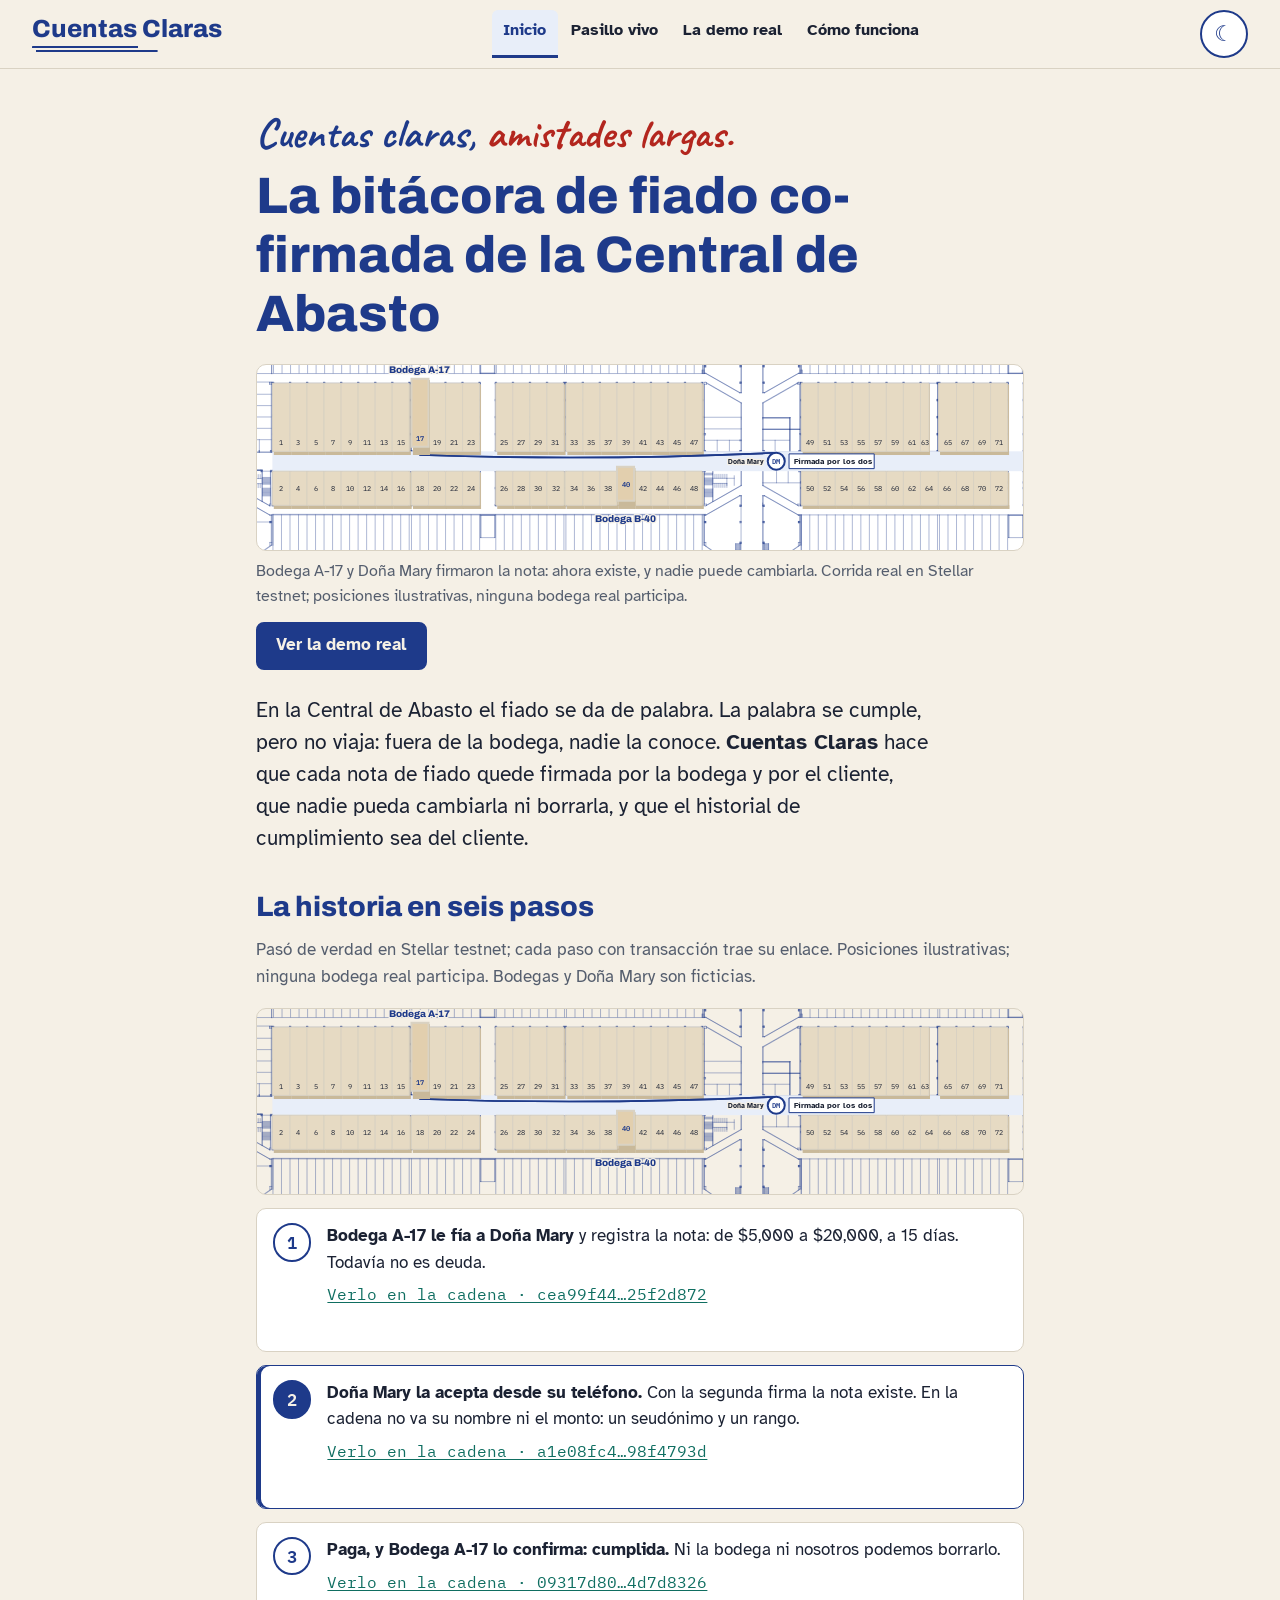
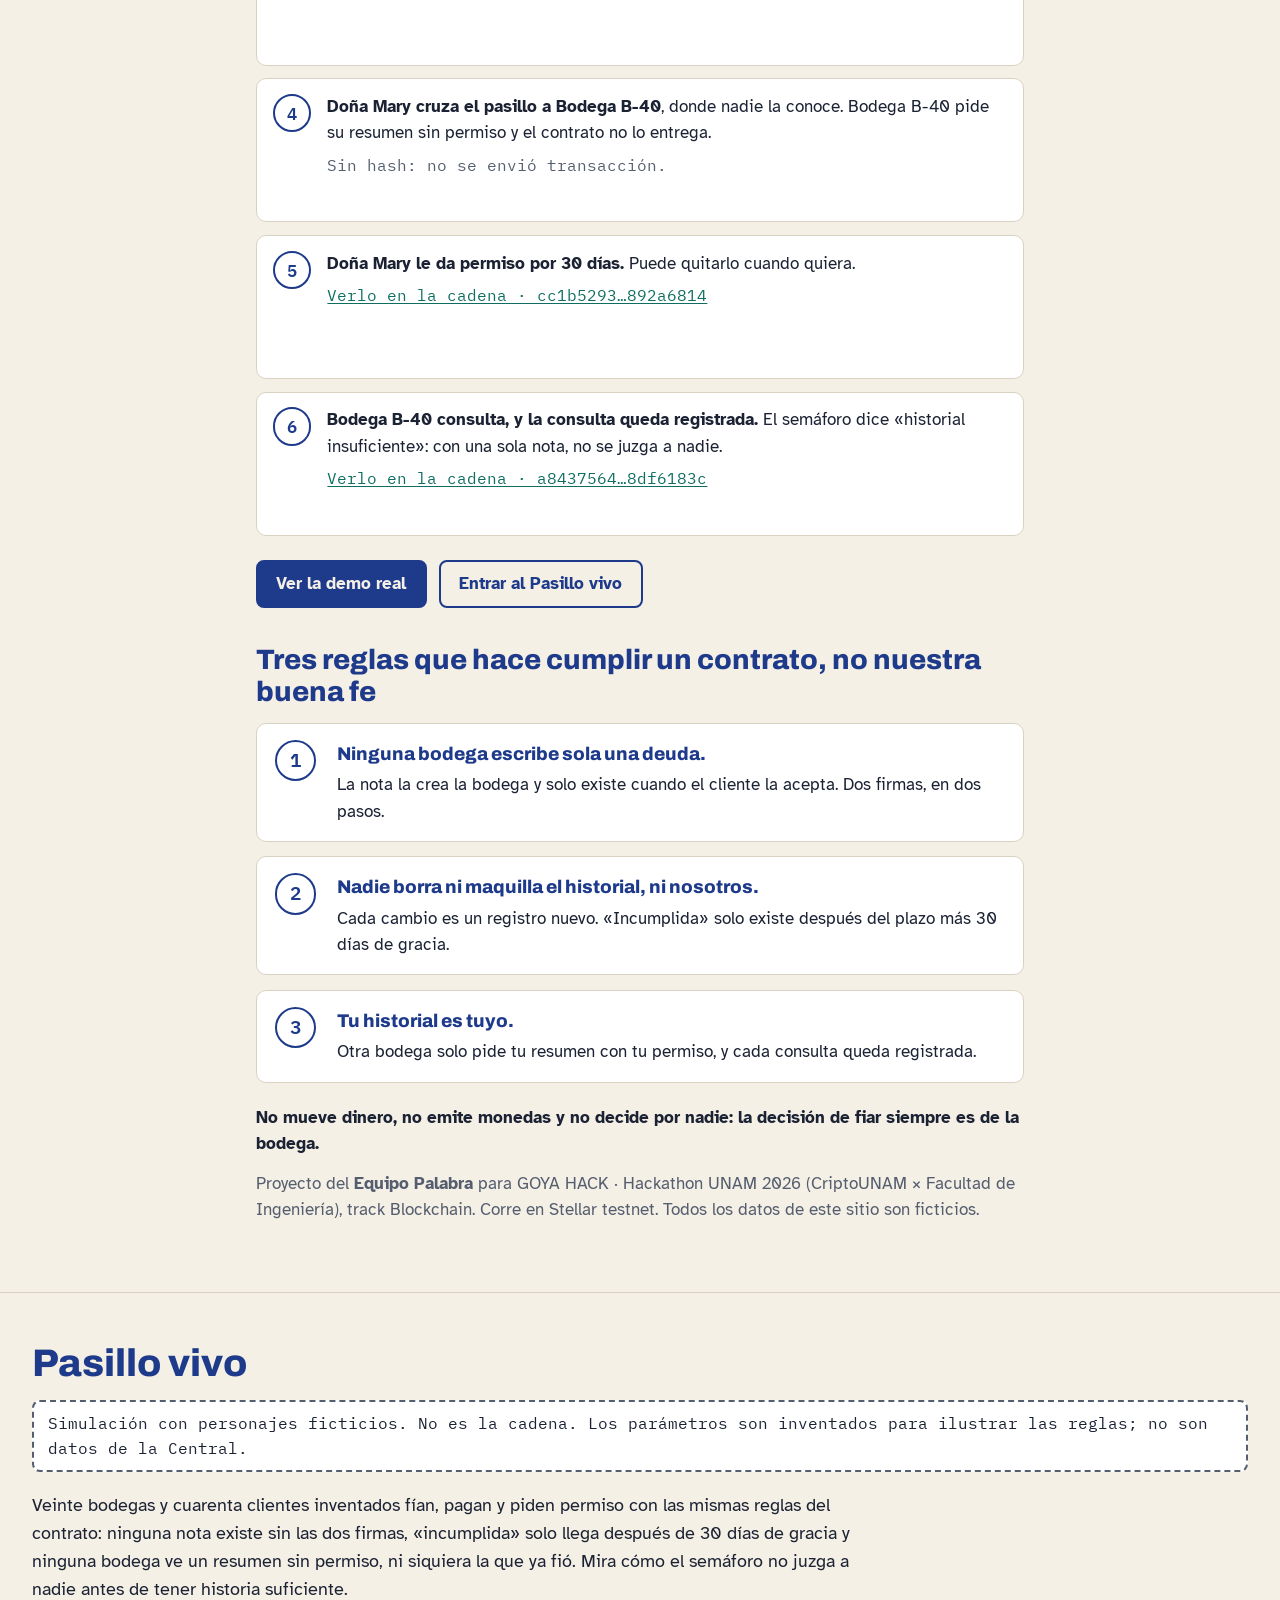
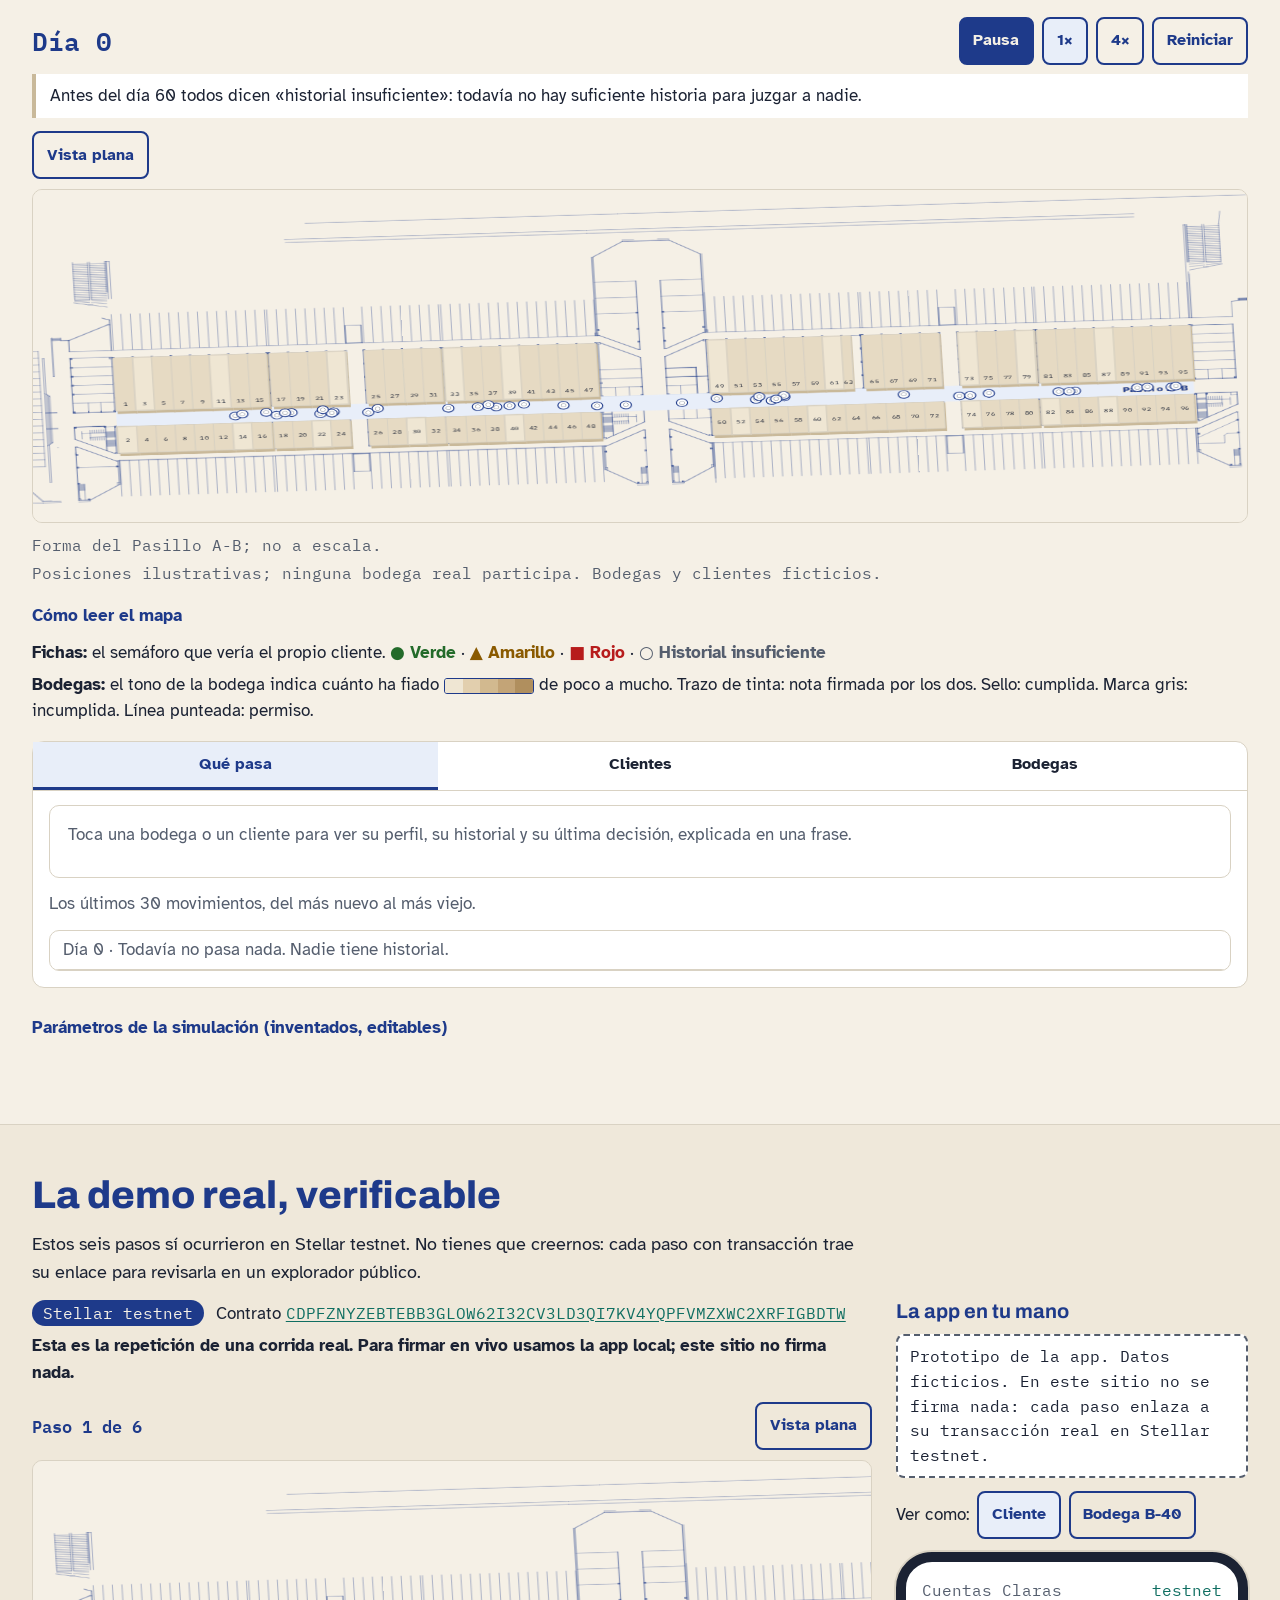
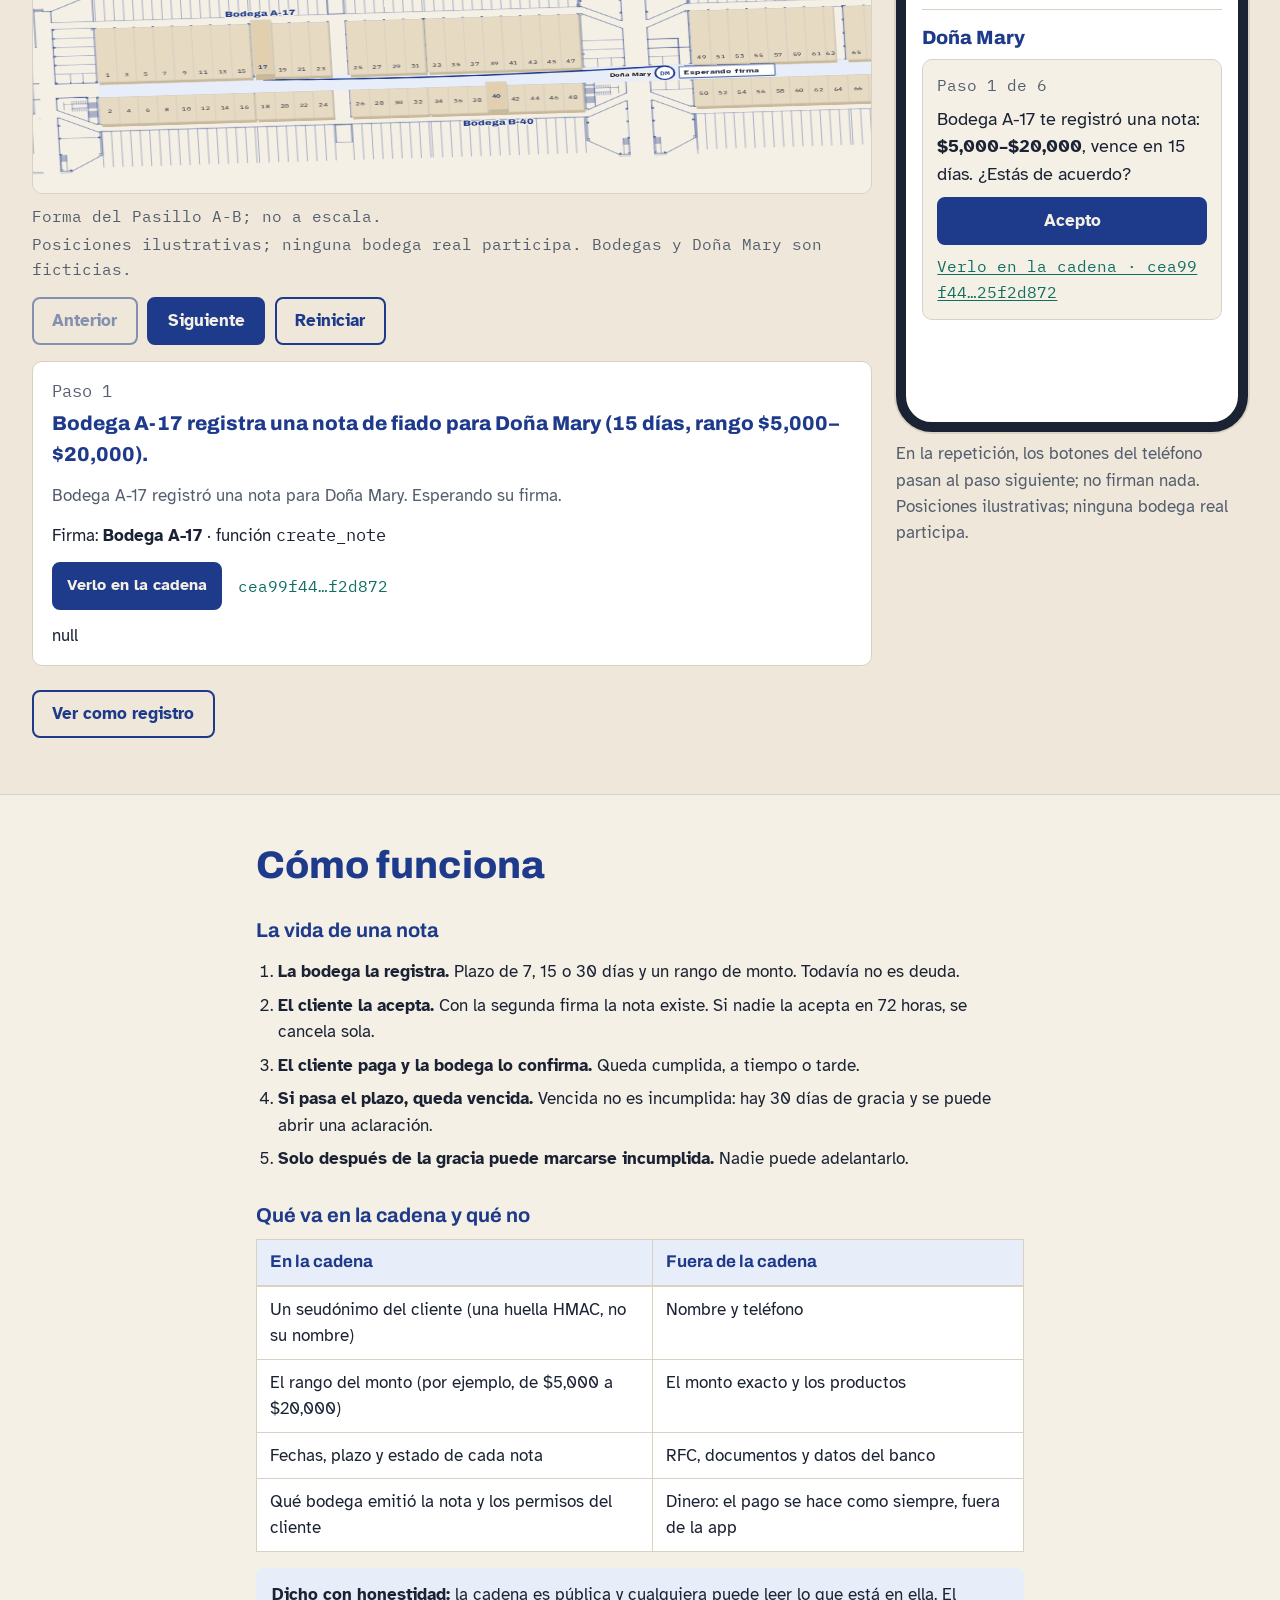
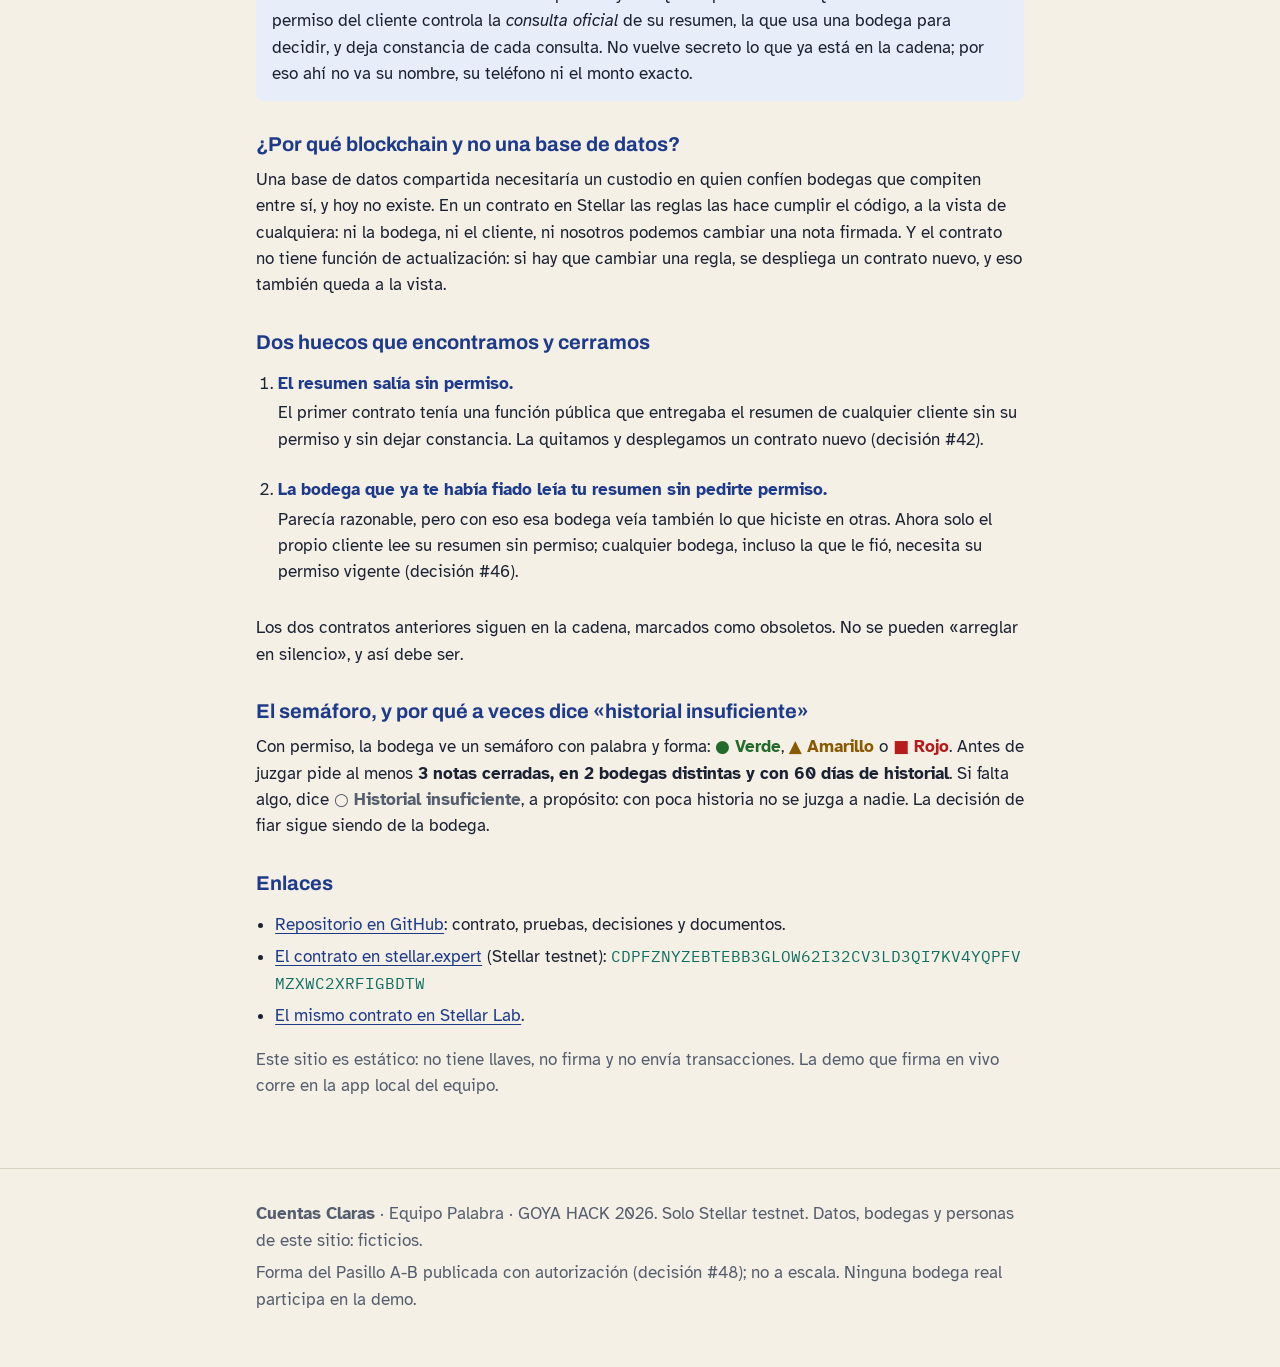
==== commit 129d3538: "Sitio público: primera pantalla del celular con producto (cola, tarea 12) Bajo el titular, un mini m" ====
--- a/web/index.html
+++ b/web/index.html
@@ -40,6 +40,11 @@
       <div class="dentro">
         <p class="refran"><span class="refran-uno">Cuentas claras,</span> <span class="refran-dos">amistades largas.</span></p>
         <h1 id="t-inicio">La bitácora de fiado co-firmada de la Central de Abasto</h1>
+        <figure class="portada-producto">
+          <div id="portada-mapa" class="portada-mapa" aria-hidden="true"></div>
+          <figcaption>Bodega A-17 y Doña Mary firmaron la nota: ahora existe, y nadie puede cambiarla. Corrida real en Stellar testnet; posiciones ilustrativas, ninguna bodega real participa.</figcaption>
+          <p class="portada-accion"><a class="boton boton-primario" href="#demo-real">Ver la demo real</a></p>
+        </figure>
         <p class="entrada">En la Central de Abasto el fiado se da de palabra. La palabra se cumple, pero no viaja: fuera de la bodega, nadie la conoce. <strong>Cuentas Claras</strong> hace que cada nota de fiado quede firmada por la bodega y por el cliente, que nadie pueda cambiarla ni borrarla, y que el historial de cumplimiento sea del cliente.</p>
 
 
--- a/web/estilos.css
+++ b/web/estilos.css
@@ -592,3 +592,16 @@
 .muestra-tono-2 { background: var(--tono-2); }
 .muestra-tono-3 { background: var(--tono-3); }
 .muestra-tono-4 { background: var(--tono-4); }
+
+/* ---------- Primera pantalla con producto (cola, tarea 12) ---------- */
+.portada-producto { margin: 0 0 1.5rem; }
+.portada-mapa:empty { display: none; }
+.portada-mapa .marco-recorte { background: var(--superficie); }
+.portada-producto figcaption { color: var(--texto-2); font-size: 1rem; margin: 0.5rem 0 0.8rem; }
+.portada-accion { margin: 0; }
+.portada-accion .boton { min-height: 48px; }
+@media (max-width: 640px) {
+  .seccion-inicio { padding-top: 1.25rem; }
+  .refran { font-size: 1.7rem; }
+  .portada-accion .boton { width: 100%; }
+}
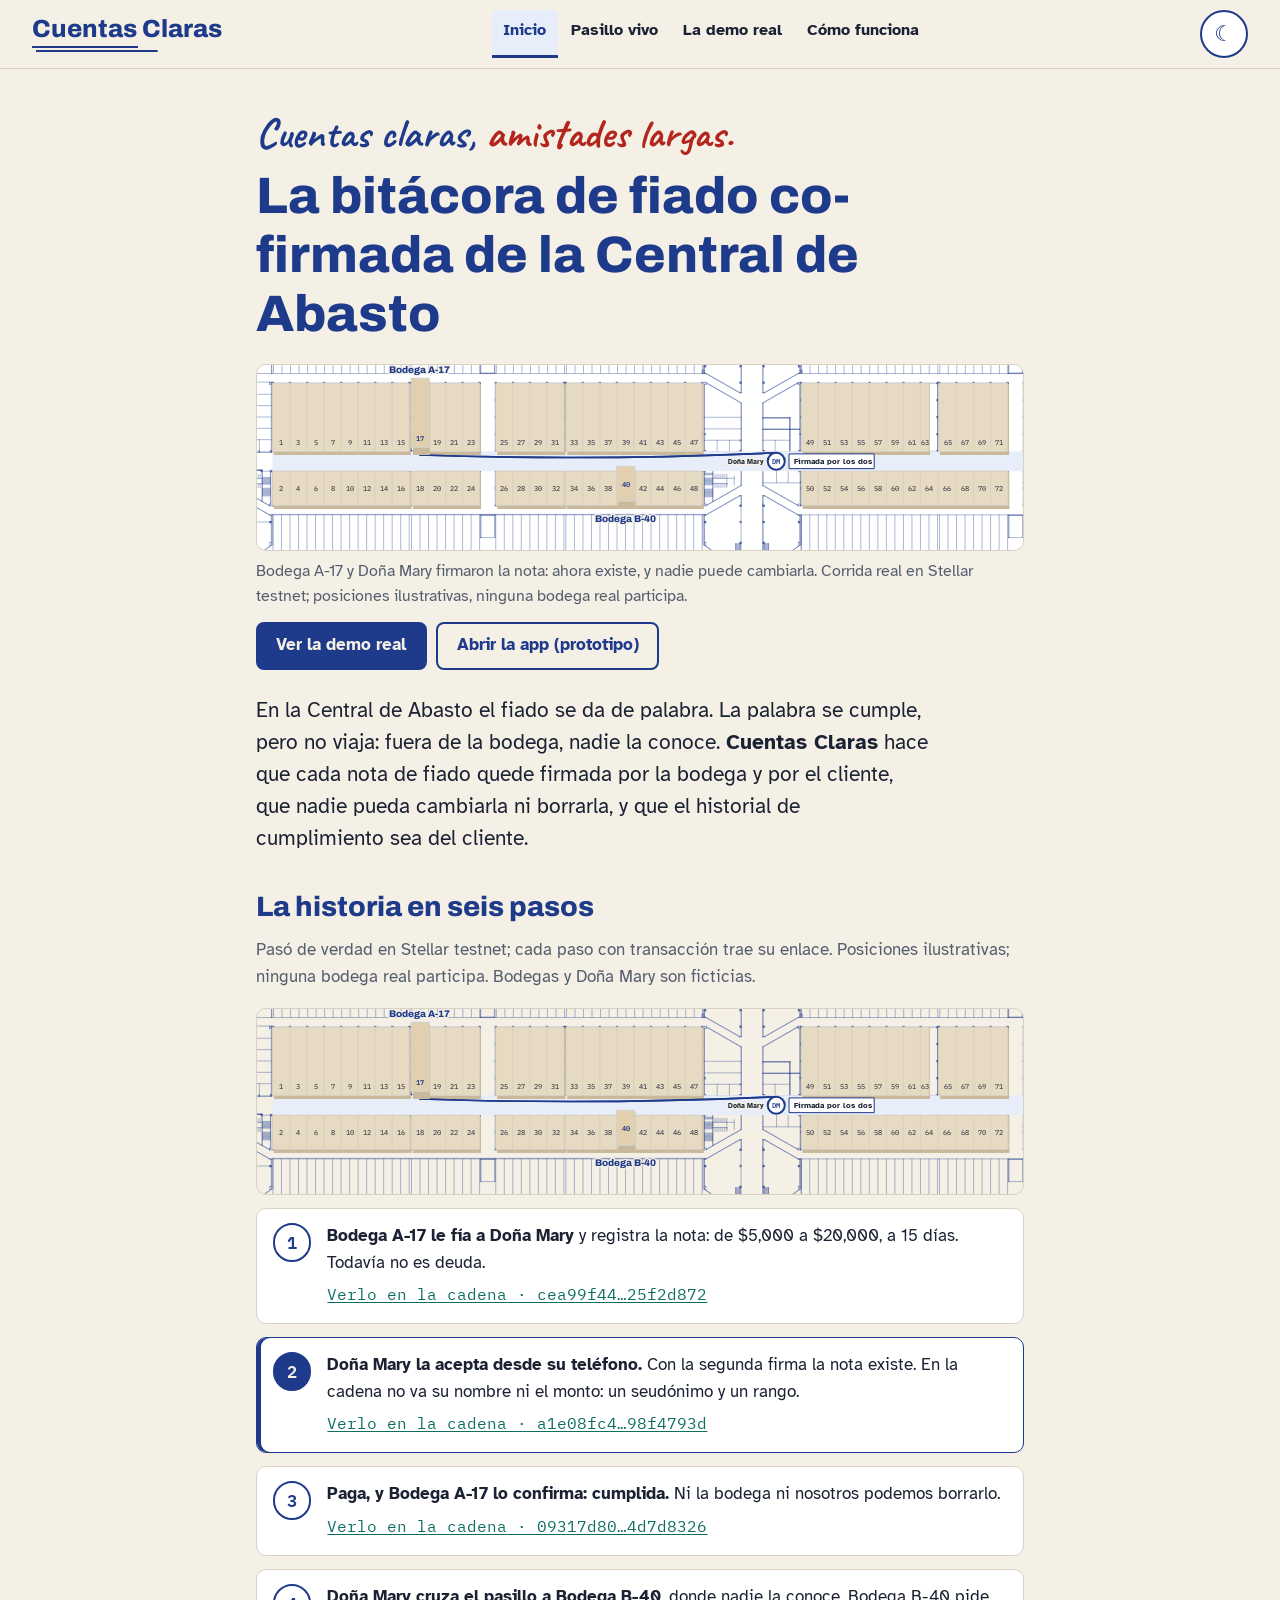
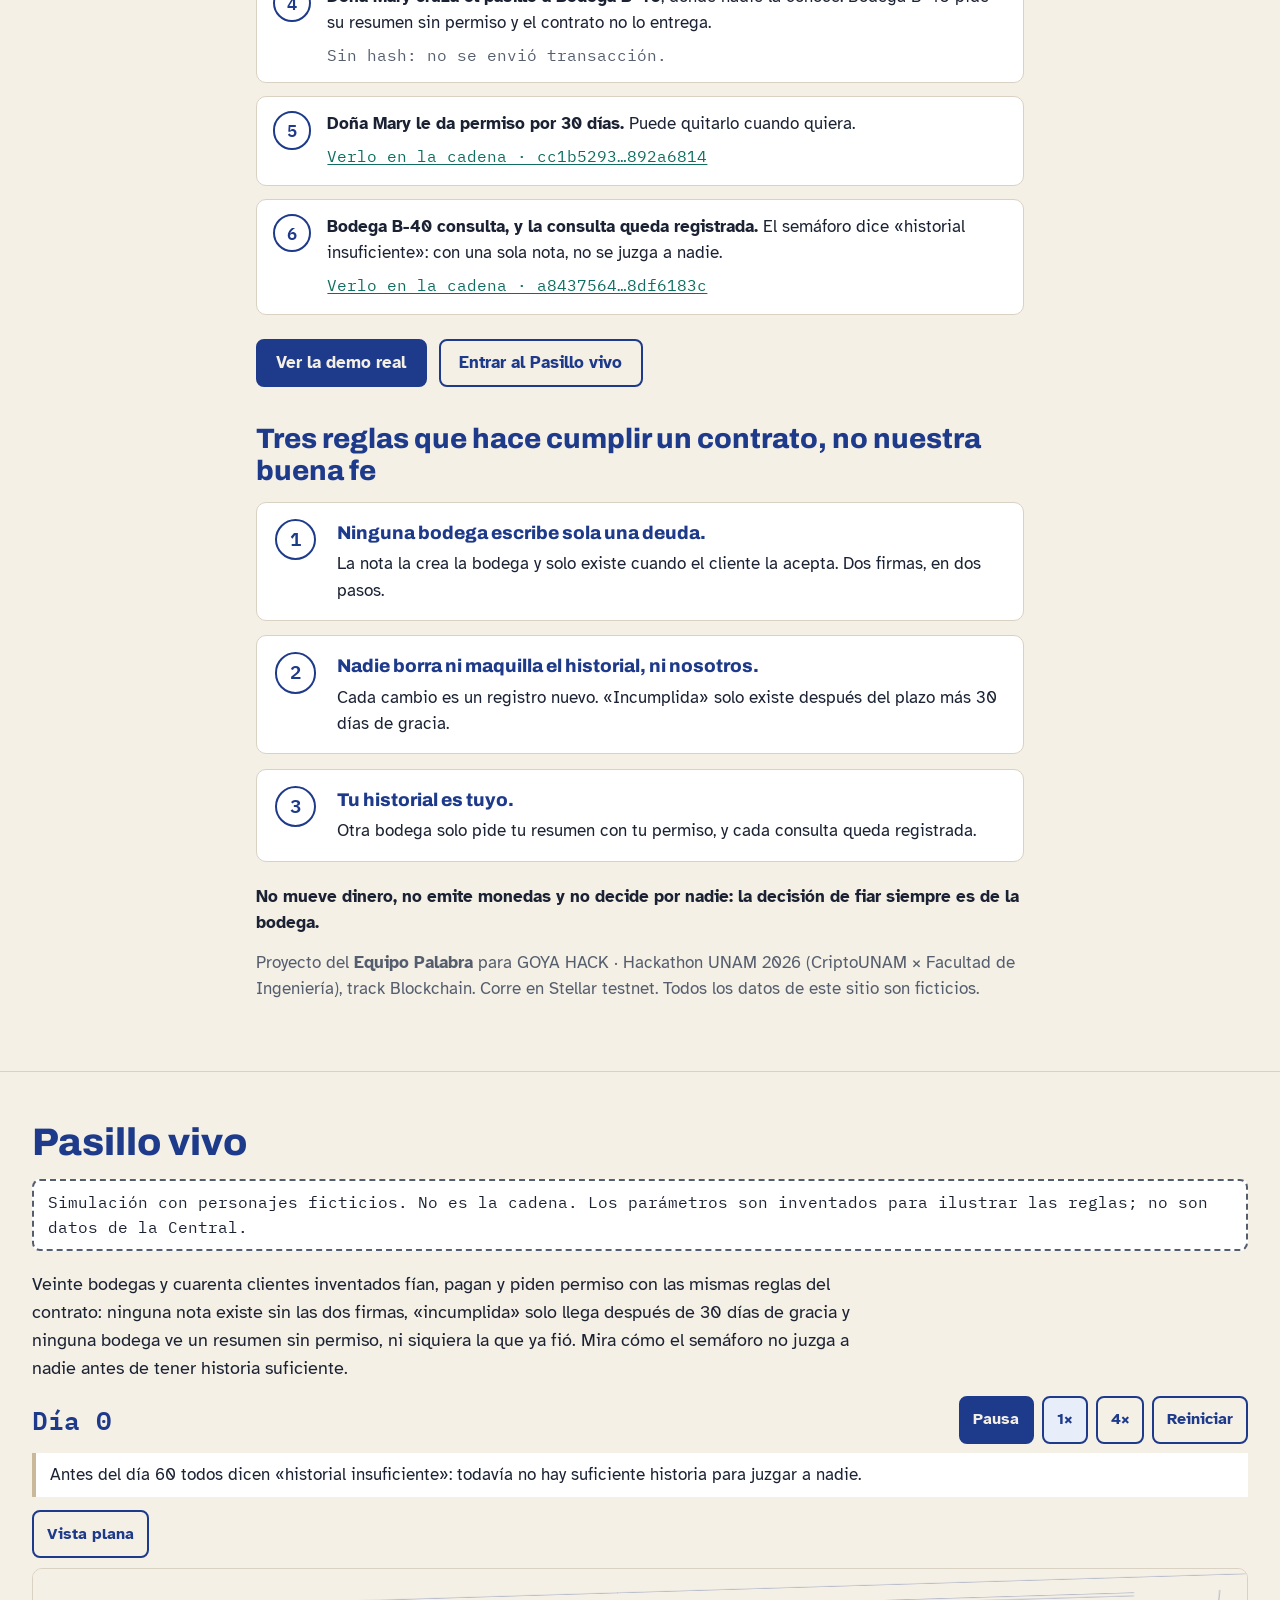
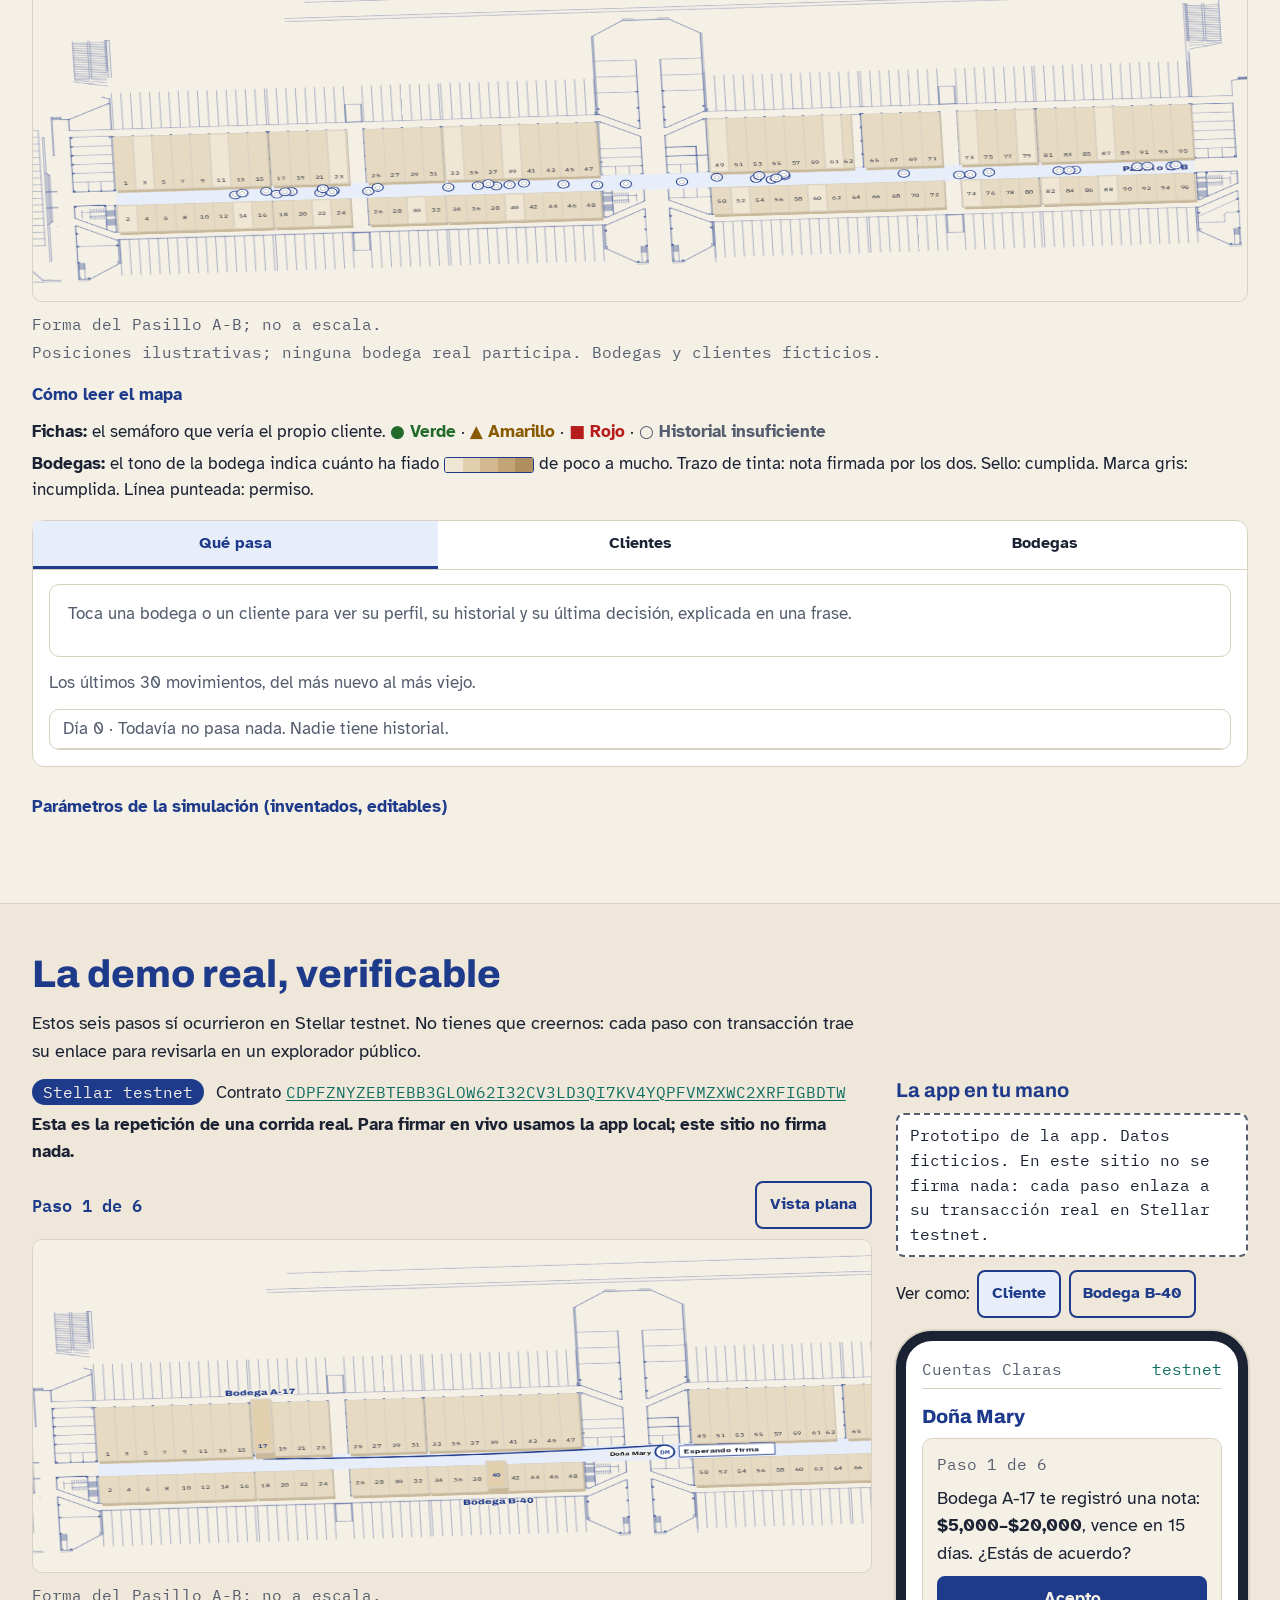
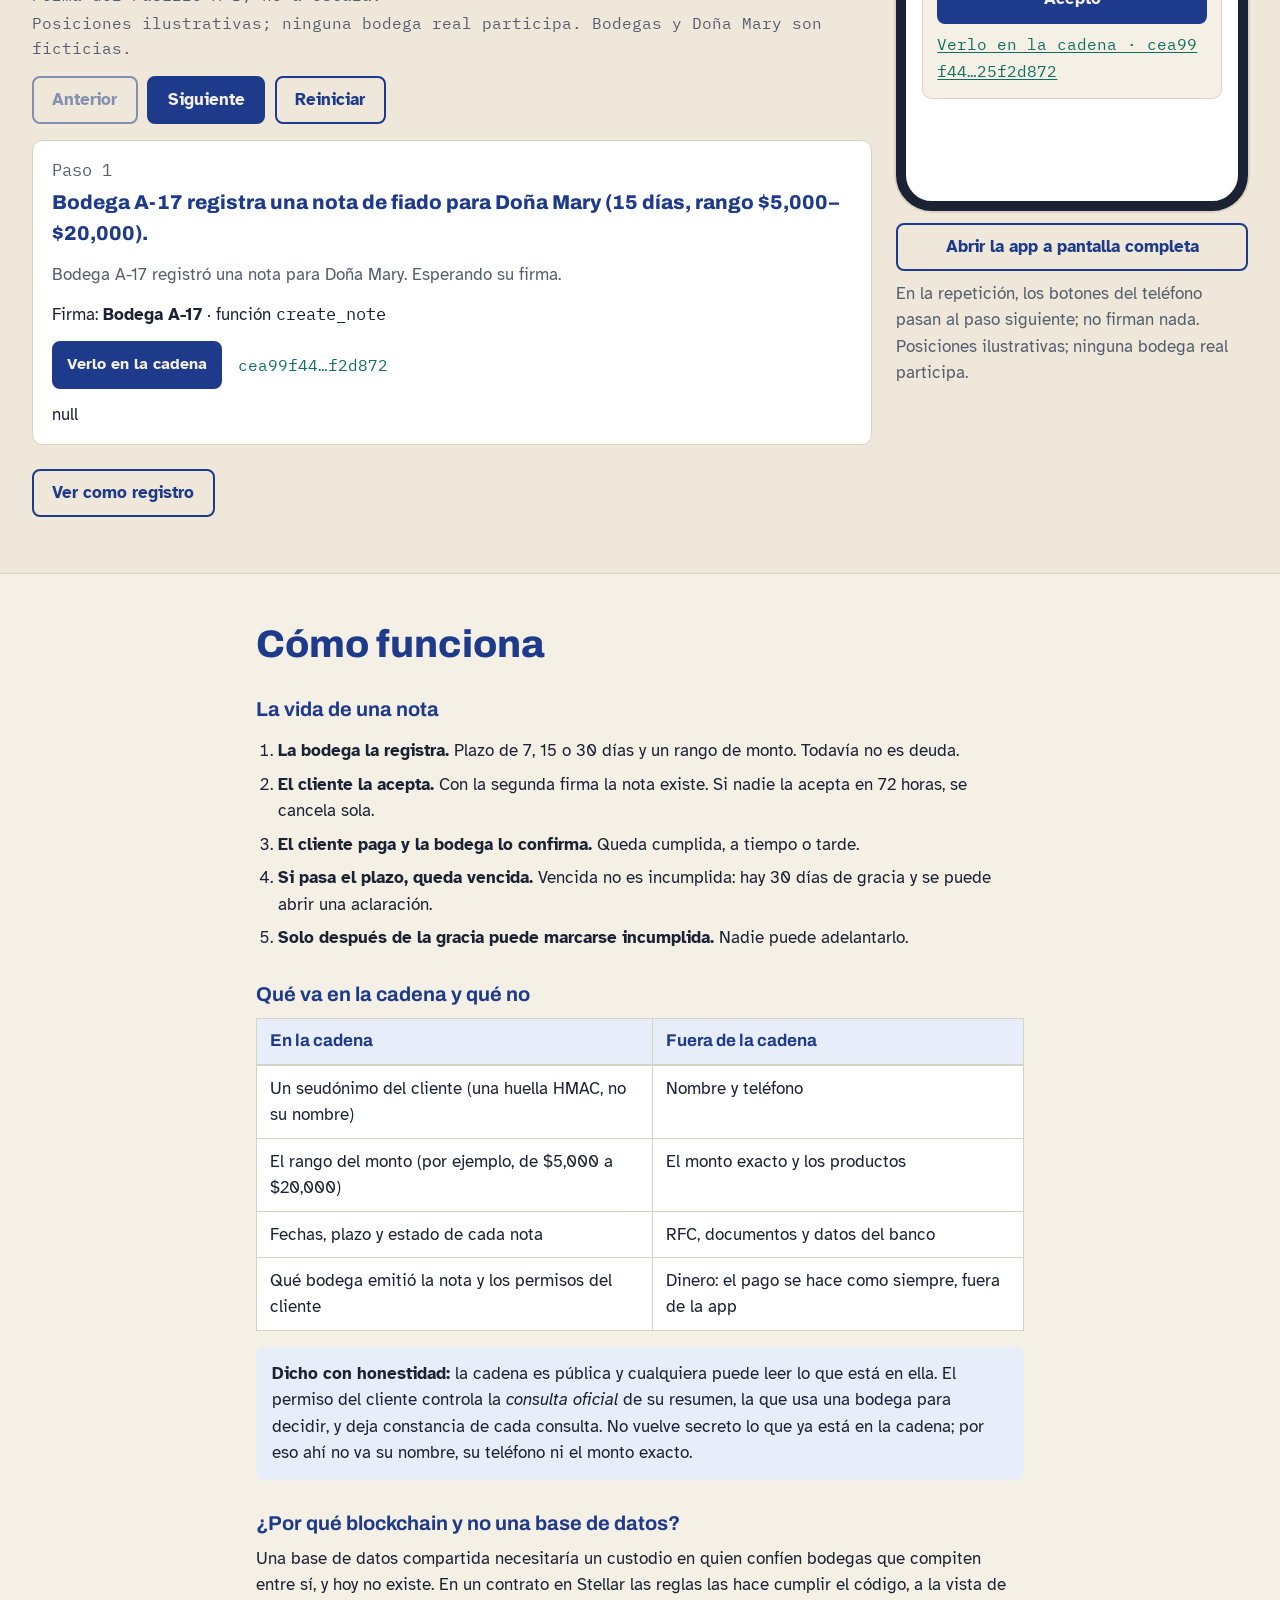
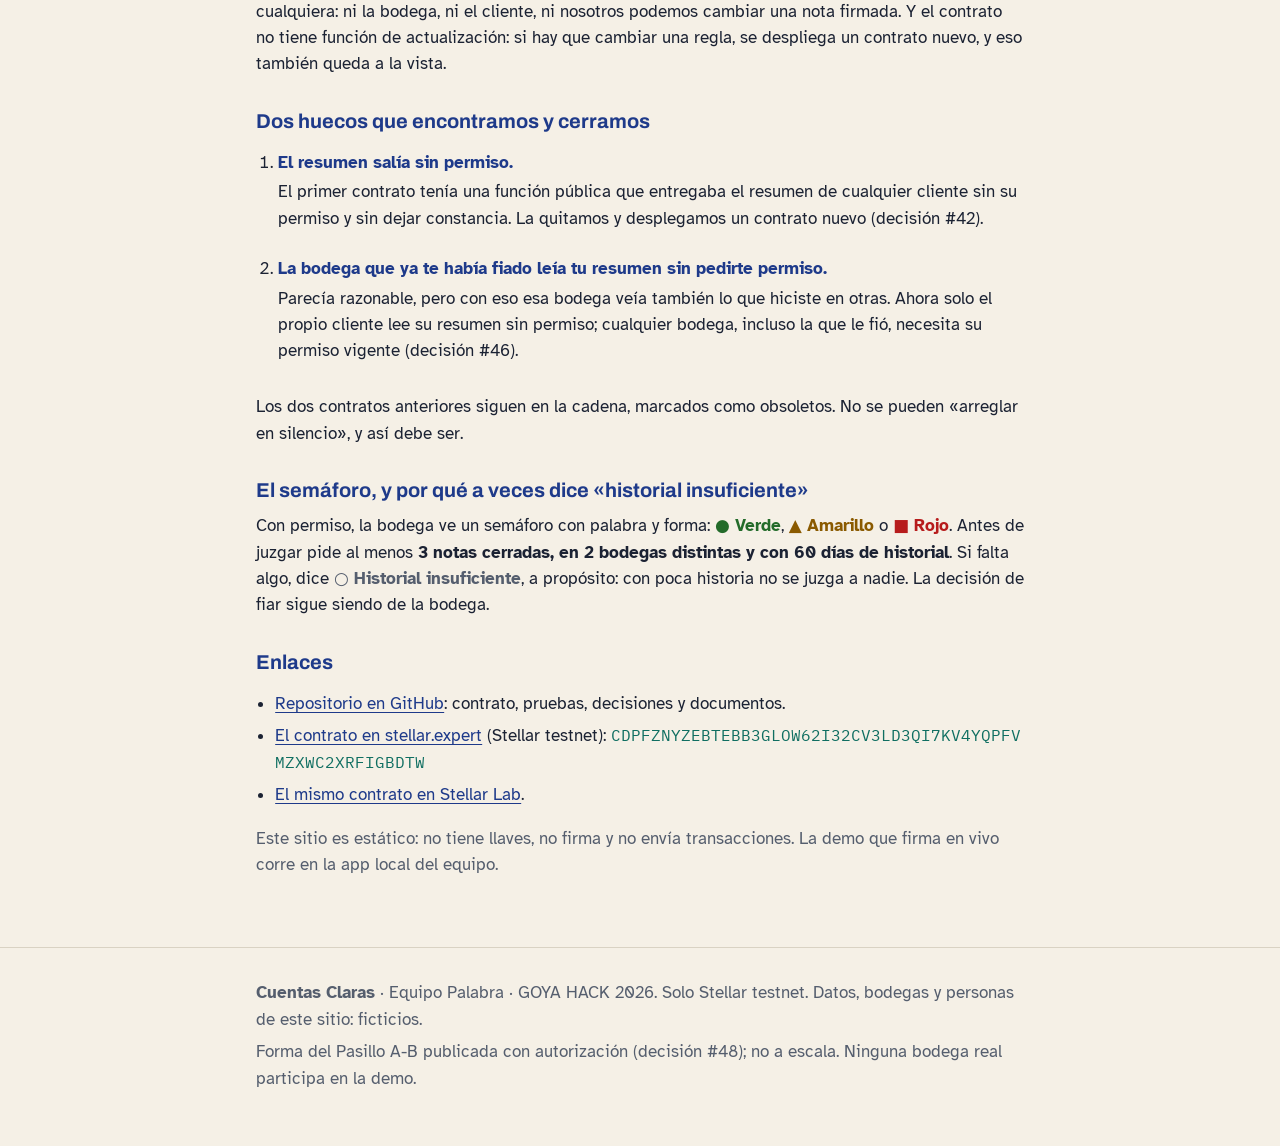
==== commit 99073119: "Sitio público: la app para celular (prototipo, decisión #53) web/app.html: la app de Cuentas Claras " ====
--- a/web/index.html
+++ b/web/index.html
@@ -43,7 +43,7 @@
         <figure class="portada-producto">
           <div id="portada-mapa" class="portada-mapa" aria-hidden="true"></div>
           <figcaption>Bodega A-17 y Doña Mary firmaron la nota: ahora existe, y nadie puede cambiarla. Corrida real en Stellar testnet; posiciones ilustrativas, ninguna bodega real participa.</figcaption>
-          <p class="portada-accion"><a class="boton boton-primario" href="#demo-real">Ver la demo real</a></p>
+          <p class="portada-accion"><a class="boton boton-primario" href="#demo-real">Ver la demo real</a> <a class="boton boton-secundario" href="app.html">Abrir la app (prototipo)</a></p>
         </figure>
         <p class="entrada">En la Central de Abasto el fiado se da de palabra. La palabra se cumple, pero no viaja: fuera de la bodega, nadie la conoce. <strong>Cuentas Claras</strong> hace que cada nota de fiado quede firmada por la bodega y por el cliente, que nadie pueda cambiarla ni borrarla, y que el historial de cumplimiento sea del cliente.</p>
 
@@ -250,6 +250,7 @@
               </ol>
               </div>
             </div>
+            <p class="tel-abrir"><a class="boton boton-secundario" href="app.html">Abrir la app a pantalla completa</a></p>
             <p class="tel-pie apoyo">En la repetición, los botones del teléfono pasan al paso siguiente; no firman nada. Posiciones ilustrativas; ninguna bodega real participa.</p>
           </aside>
         </div>
--- a/web/estilos.css
+++ b/web/estilos.css
@@ -556,8 +556,8 @@
 .historia-paso {
   display: grid; grid-template-columns: 2.6rem 1fr; gap: 0.8rem; align-items: start;
   background: var(--superficie); border: 1px solid var(--borde); border-radius: 10px; padding: 0.9rem 1rem;
-  min-height: 9rem;
-}
+}
+@media (max-width: 899px) { .historia-paso { min-height: 9rem; } } /* margen para que el mini mapa cambie al leer */
 .historia-paso p { margin-bottom: 0.4rem; }
 .historia-num {
   display: grid; place-items: center; width: 2.4rem; height: 2.4rem; border-radius: 50%; margin: 0;
@@ -605,3 +605,8 @@
   .refran { font-size: 1.7rem; }
   .portada-accion .boton { width: 100%; }
 }
+
+/* Enlaces a la app (web/app.html) */
+.portada-accion { display: flex; flex-wrap: wrap; gap: 0.6rem; }
+.tel-abrir { margin: 0.8rem 0 0; }
+.tel-abrir .boton { width: 100%; }
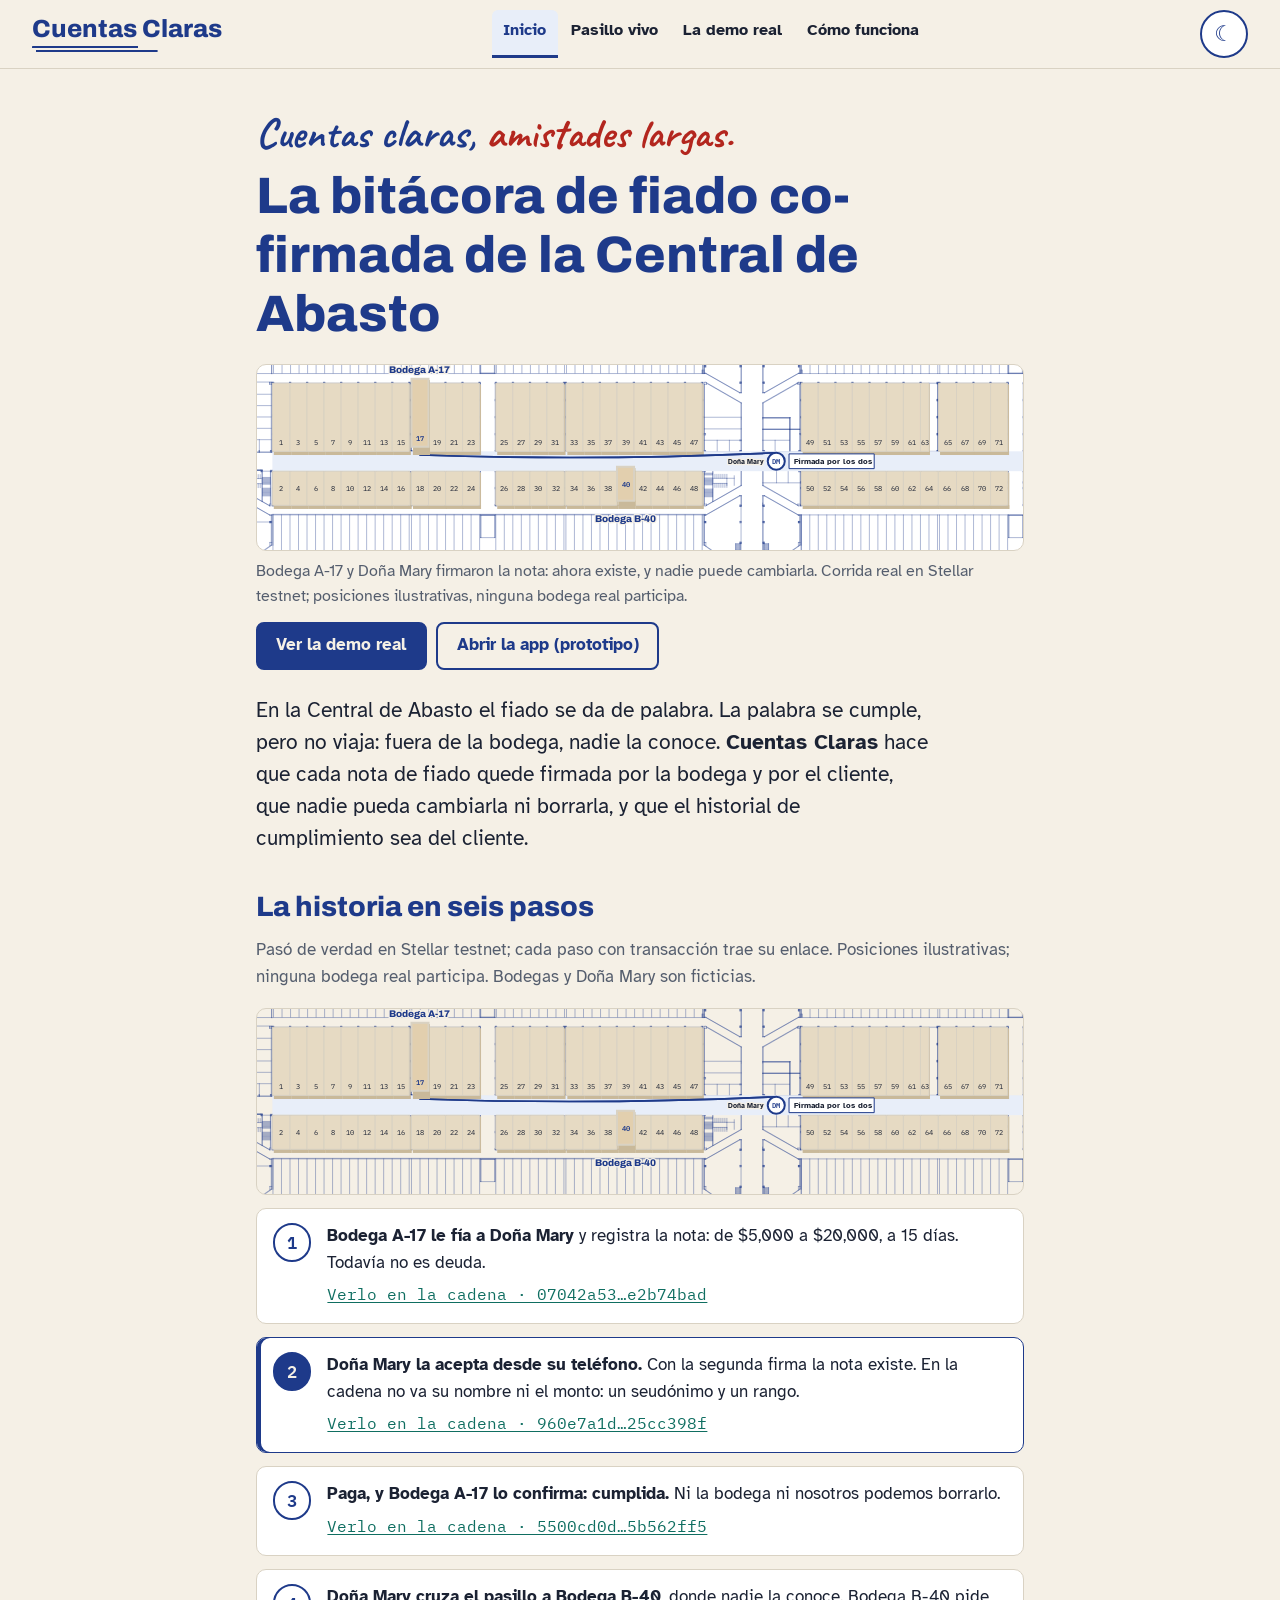
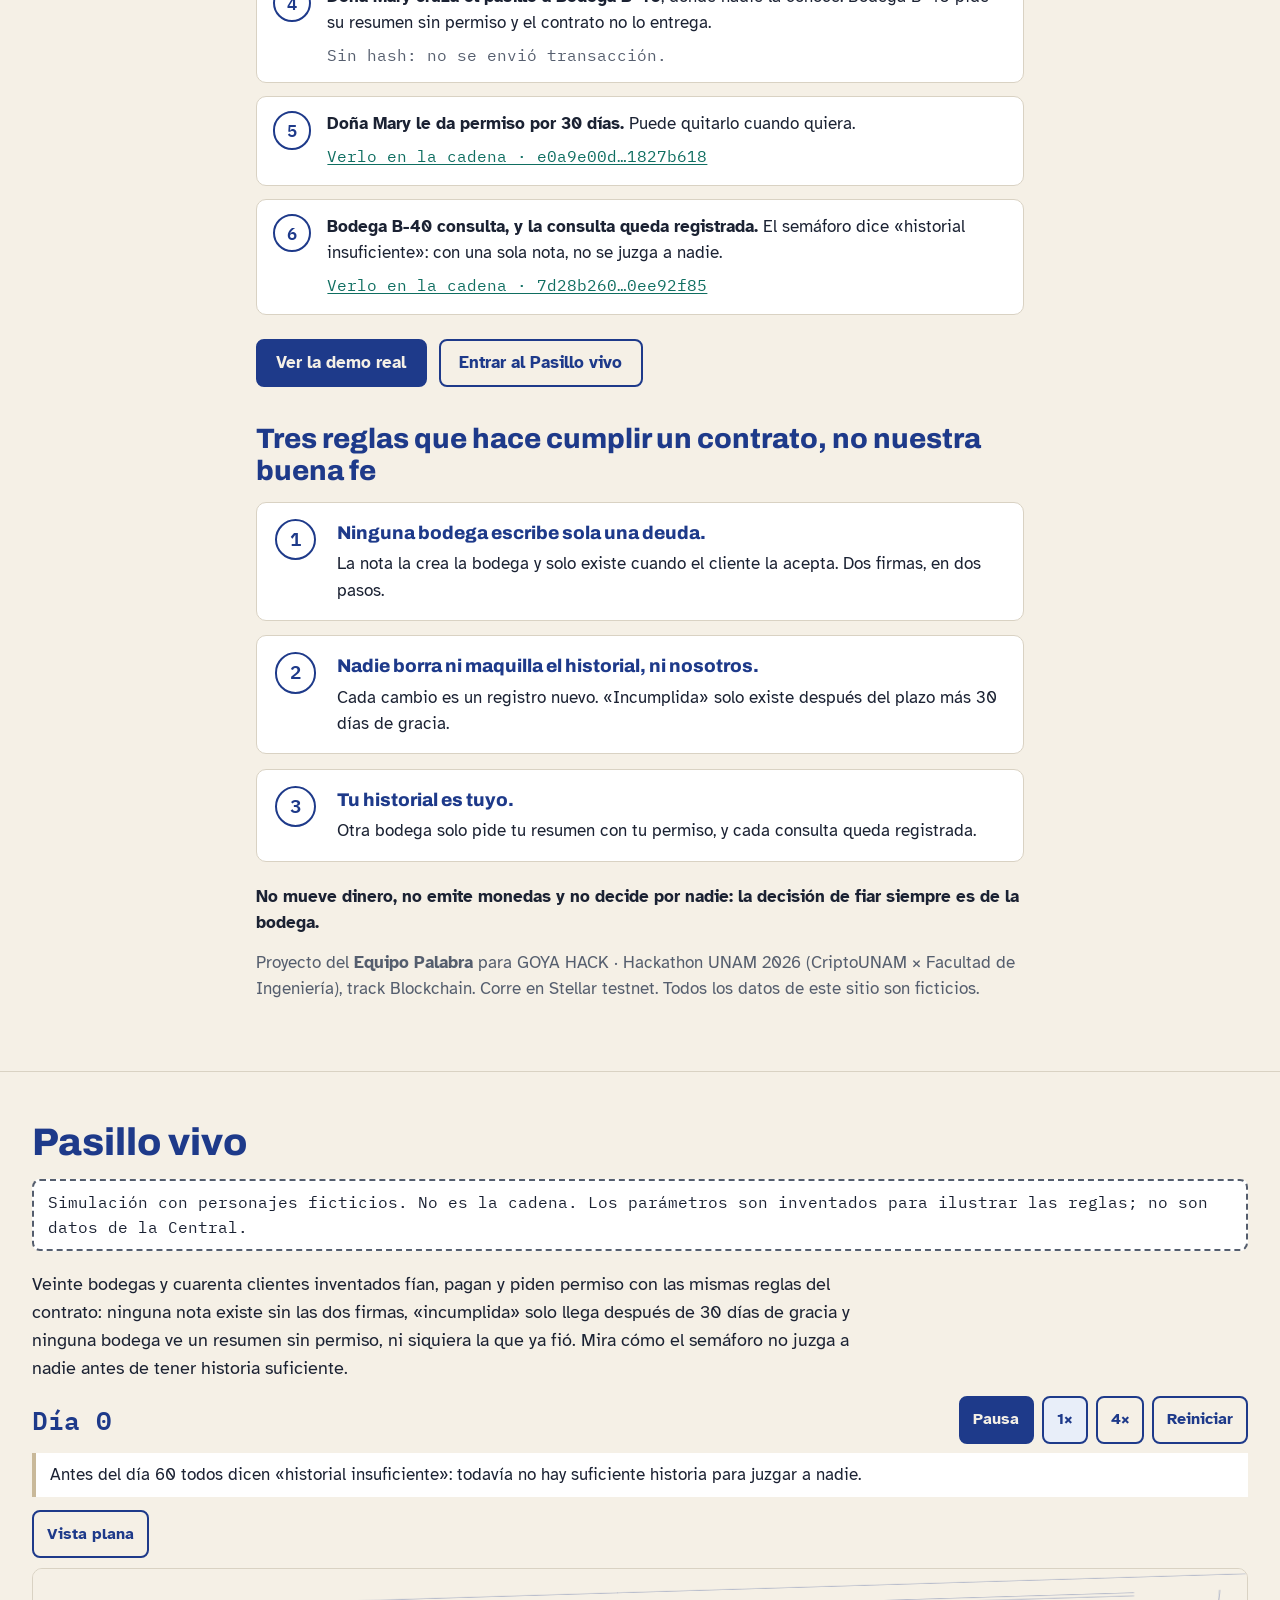
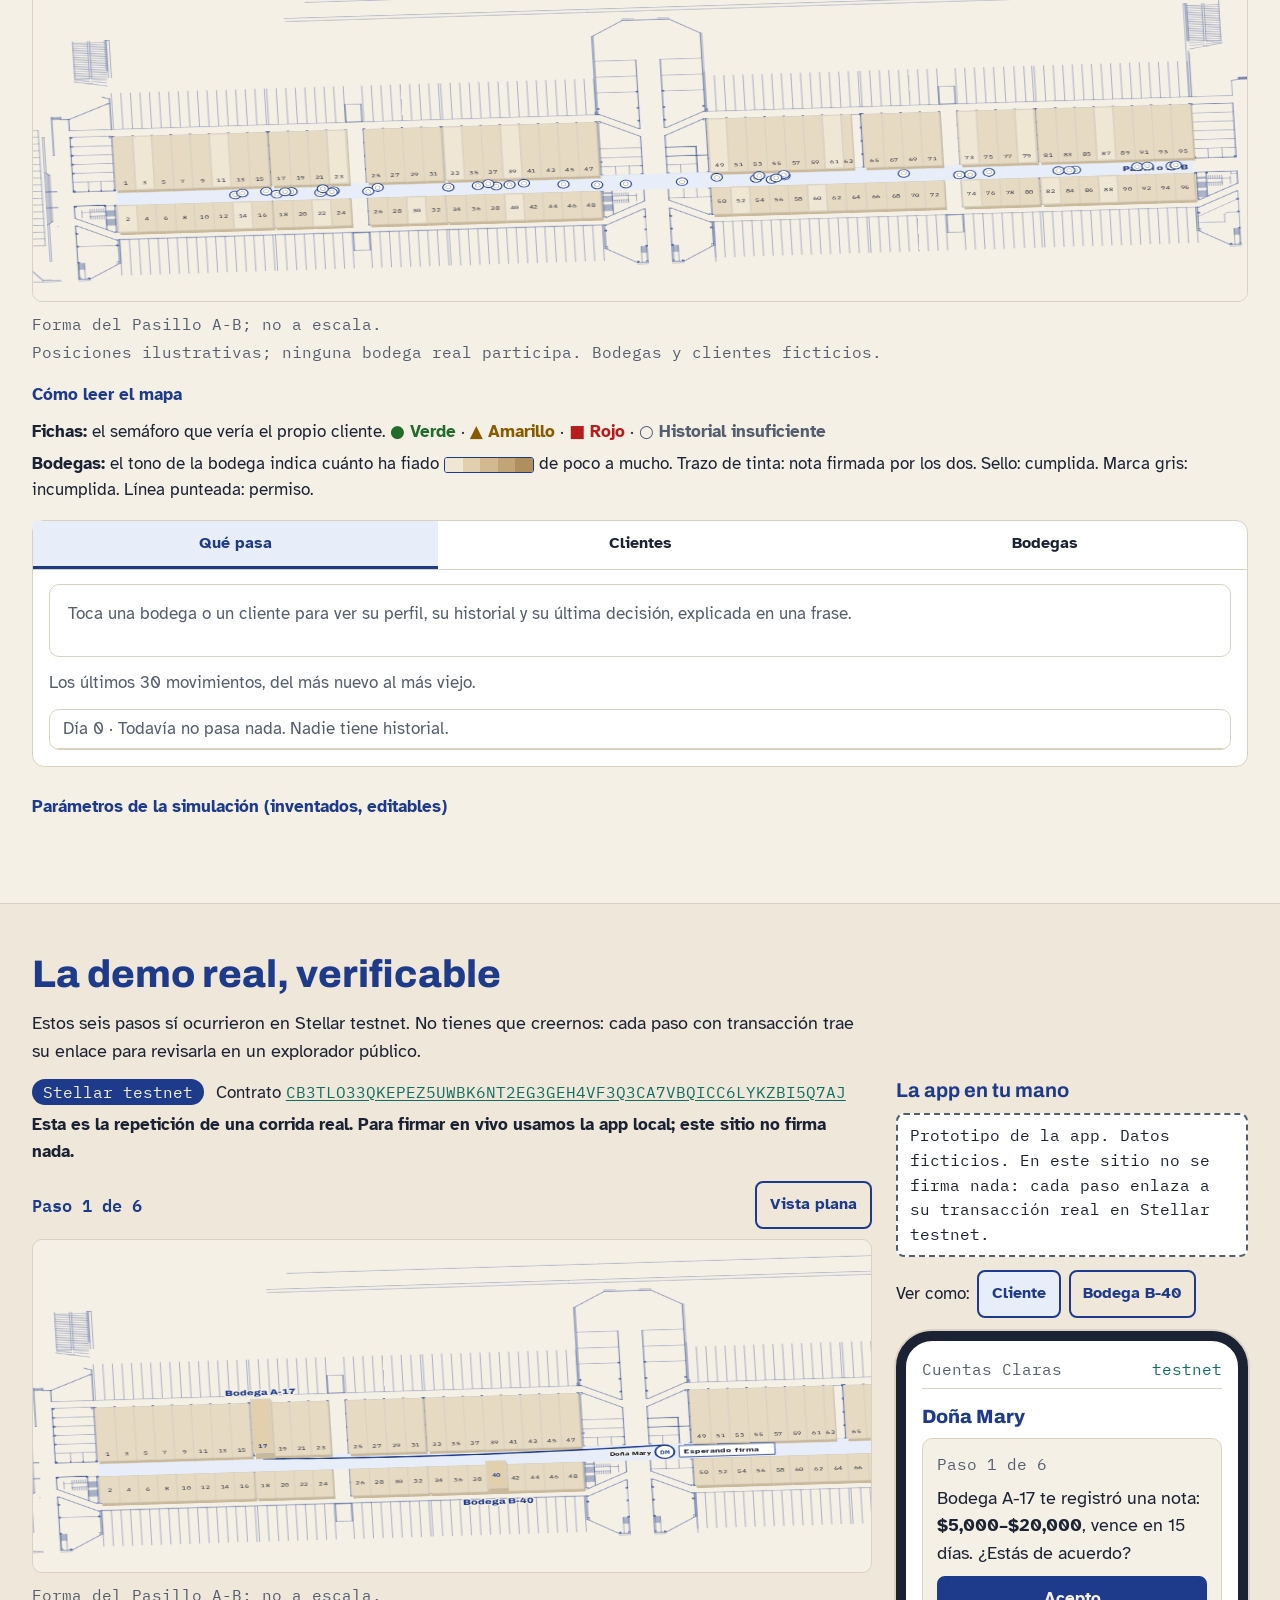
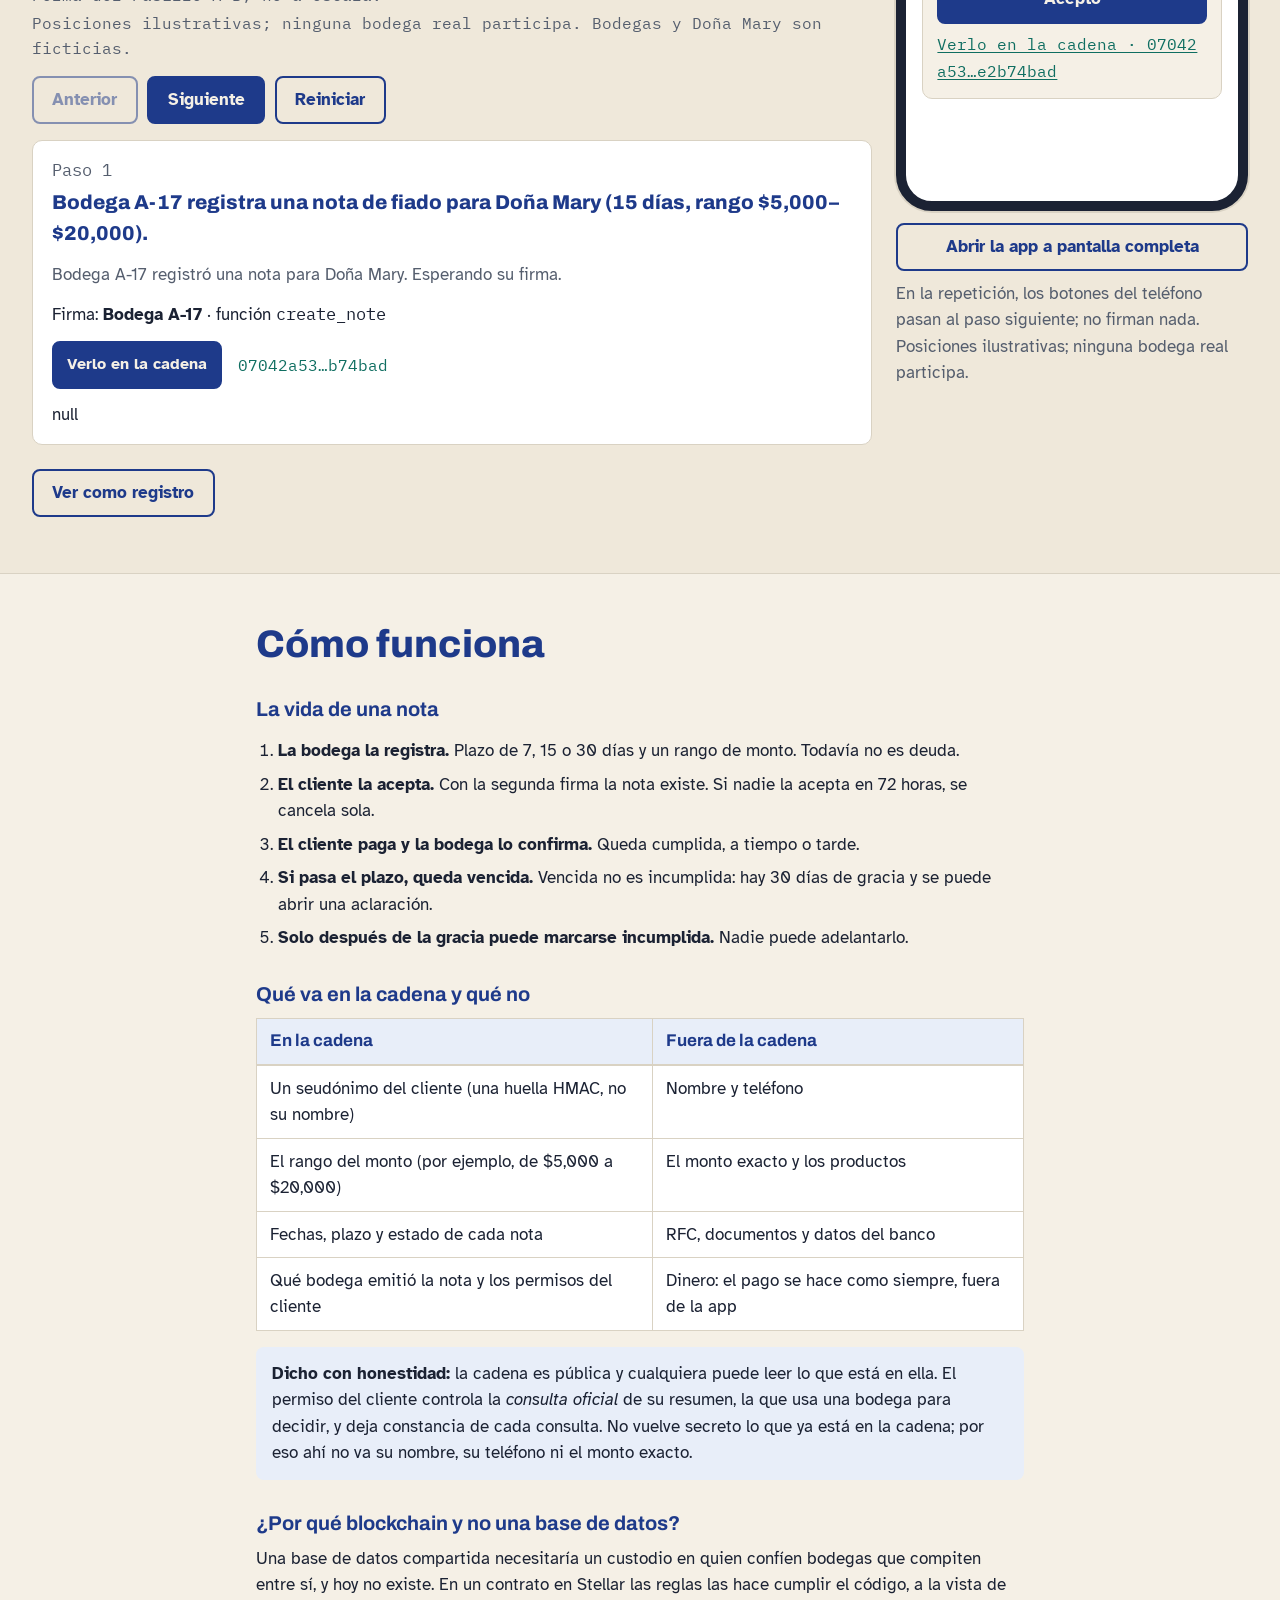
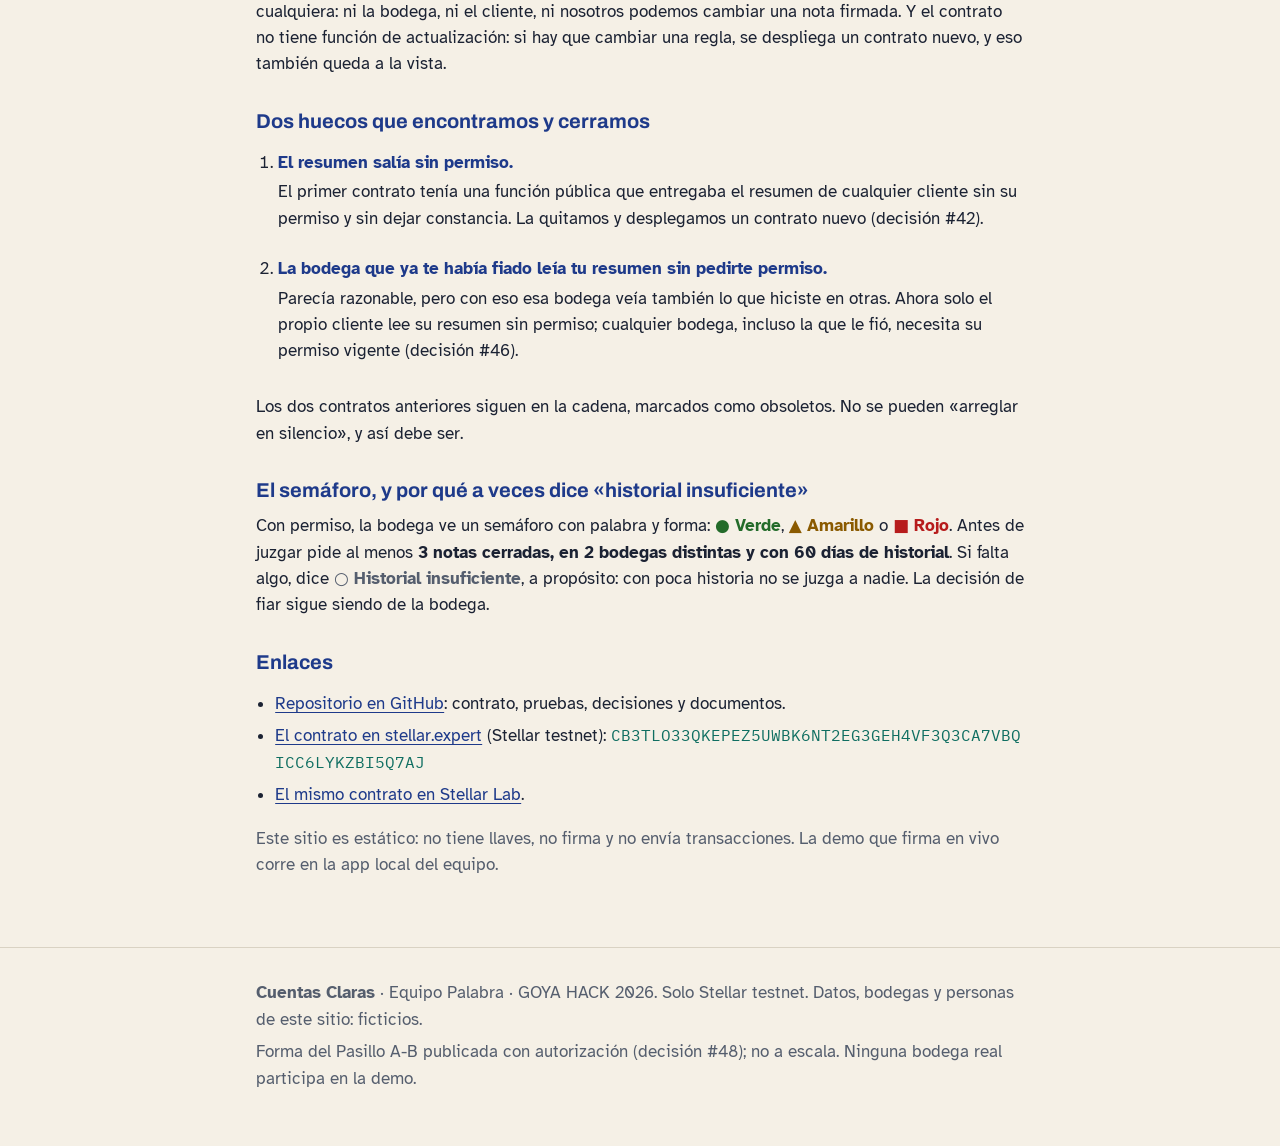
==== commit da8c5515: "Contrato v4 (K3): todo apunta al contrato nuevo (decisión #55) - Contract ID CB3TLO33…5Q7AJ y los 5 " ====
--- a/web/index.html
+++ b/web/index.html
@@ -57,21 +57,21 @@
               <p class="historia-num" aria-hidden="true">1</p>
               <div>
                 <p><strong>Bodega A-17 le fía a Doña Mary</strong> y registra la nota: de $5,000 a $20,000, a 15 días. Todavía no es deuda.</p>
-                <p class="historia-cadena"><a class="hash" href="https://stellar.expert/explorer/testnet/tx/cea99f447db963d1a1b37a0278765409555b322d2fbf041240d8020c25f2d872" target="_blank" rel="noopener noreferrer">Verlo en la cadena · cea99f44…25f2d872</a></p>
+                <p class="historia-cadena"><a class="hash" href="https://stellar.expert/explorer/testnet/tx/07042a534ef9792d13024c113b9b416ef5be30139e4f611f28989dbfe2b74bad" target="_blank" rel="noopener noreferrer">Verlo en la cadena · 07042a53…e2b74bad</a></p>
               </div>
             </li>
             <li class="historia-paso" data-paso="2">
               <p class="historia-num" aria-hidden="true">2</p>
               <div>
                 <p><strong>Doña Mary la acepta desde su teléfono.</strong> Con la segunda firma la nota existe. En la cadena no va su nombre ni el monto: un seudónimo y un rango.</p>
-                <p class="historia-cadena"><a class="hash" href="https://stellar.expert/explorer/testnet/tx/a1e08fc445938de25d22e6bd99c90b11fd2142108bc3a4eacbec5cd898f4793d" target="_blank" rel="noopener noreferrer">Verlo en la cadena · a1e08fc4…98f4793d</a></p>
+                <p class="historia-cadena"><a class="hash" href="https://stellar.expert/explorer/testnet/tx/960e7a1dc7e866ca893b87c98765f3696fa6922af91de268badb241225cc398f" target="_blank" rel="noopener noreferrer">Verlo en la cadena · 960e7a1d…25cc398f</a></p>
               </div>
             </li>
             <li class="historia-paso" data-paso="3">
               <p class="historia-num" aria-hidden="true">3</p>
               <div>
                 <p><strong>Paga, y Bodega A-17 lo confirma: cumplida.</strong> Ni la bodega ni nosotros podemos borrarlo.</p>
-                <p class="historia-cadena"><a class="hash" href="https://stellar.expert/explorer/testnet/tx/09317d8006996ad98a8d19248271a56216c91b9bca36e6c5d198b92f4d7d8326" target="_blank" rel="noopener noreferrer">Verlo en la cadena · 09317d80…4d7d8326</a></p>
+                <p class="historia-cadena"><a class="hash" href="https://stellar.expert/explorer/testnet/tx/5500cd0d8061424805ac56a357fd4f458fb5dd2fbbdd640f449af10c5b562ff5" target="_blank" rel="noopener noreferrer">Verlo en la cadena · 5500cd0d…5b562ff5</a></p>
               </div>
             </li>
             <li class="historia-paso" data-paso="4">
@@ -85,14 +85,14 @@
               <p class="historia-num" aria-hidden="true">5</p>
               <div>
                 <p><strong>Doña Mary le da permiso por 30 días.</strong> Puede quitarlo cuando quiera.</p>
-                <p class="historia-cadena"><a class="hash" href="https://stellar.expert/explorer/testnet/tx/cc1b529374045cfc2c53fbf4fa433e6215388b0948f22cba65a599f0892a6814" target="_blank" rel="noopener noreferrer">Verlo en la cadena · cc1b5293…892a6814</a></p>
+                <p class="historia-cadena"><a class="hash" href="https://stellar.expert/explorer/testnet/tx/e0a9e00da89e8603922e3887ecff64edf0c244dfc7302ec9f63d7edf1827b618" target="_blank" rel="noopener noreferrer">Verlo en la cadena · e0a9e00d…1827b618</a></p>
               </div>
             </li>
             <li class="historia-paso" data-paso="6">
               <p class="historia-num" aria-hidden="true">6</p>
               <div>
                 <p><strong>Bodega B-40 consulta, y la consulta queda registrada.</strong> El semáforo dice «historial insuficiente»: con una sola nota, no se juzga a nadie.</p>
-                <p class="historia-cadena"><a class="hash" href="https://stellar.expert/explorer/testnet/tx/a8437564162cc1cd651debd65a403bd9b989458bb56feaf1d71f6f638df6183c" target="_blank" rel="noopener noreferrer">Verlo en la cadena · a8437564…8df6183c</a></p>
+                <p class="historia-cadena"><a class="hash" href="https://stellar.expert/explorer/testnet/tx/7d28b260dd655872bcd9f40e57f40b3d3d85043e4f8264232720ec6c0ee92f85" target="_blank" rel="noopener noreferrer">Verlo en la cadena · 7d28b260…0ee92f85</a></p>
               </div>
             </li>
           </ol>
@@ -173,20 +173,20 @@
                 <p class="tel-paso">Paso 1 de 6</p>
                 <p class="tel-aviso">Bodega A-17 te registró una nota: <strong>$5,000–$20,000</strong>, vence en 15 días. ¿Estás de acuerdo?</p>
                 <p class="tel-acciones"><button type="button" class="boton boton-primario tel-avanza" data-a="2">Acepto</button></p>
-                <p class="tel-cadena"><a class="hash" href="https://stellar.expert/explorer/testnet/tx/cea99f447db963d1a1b37a0278765409555b322d2fbf041240d8020c25f2d872" target="_blank" rel="noopener noreferrer" data-hash="cea99f447db963d1a1b37a0278765409555b322d2fbf041240d8020c25f2d872">Verlo en la cadena · cea99f44…25f2d872</a></p>
+                <p class="tel-cadena"><a class="hash" href="https://stellar.expert/explorer/testnet/tx/07042a534ef9792d13024c113b9b416ef5be30139e4f611f28989dbfe2b74bad" target="_blank" rel="noopener noreferrer" data-hash="07042a534ef9792d13024c113b9b416ef5be30139e4f611f28989dbfe2b74bad">Verlo en la cadena · 07042a53…e2b74bad</a></p>
               </li>
               <li class="tel-pantalla" data-paso="2">
                 <p class="tel-paso">Paso 2 de 6</p>
                 <p class="tel-titulo">Firmada por los dos</p>
                 <p>Tu firma y la de Bodega A-17. Desde ahora nadie puede cambiar ni borrar esta nota, ni nosotros. En la cadena no va tu nombre ni el monto: un seudónimo y un rango.</p>
-                <p class="tel-cadena"><a class="hash" href="https://stellar.expert/explorer/testnet/tx/a1e08fc445938de25d22e6bd99c90b11fd2142108bc3a4eacbec5cd898f4793d" target="_blank" rel="noopener noreferrer" data-hash="a1e08fc445938de25d22e6bd99c90b11fd2142108bc3a4eacbec5cd898f4793d">Verlo en la cadena · a1e08fc4…98f4793d</a></p>
+                <p class="tel-cadena"><a class="hash" href="https://stellar.expert/explorer/testnet/tx/960e7a1dc7e866ca893b87c98765f3696fa6922af91de268badb241225cc398f" target="_blank" rel="noopener noreferrer" data-hash="960e7a1dc7e866ca893b87c98765f3696fa6922af91de268badb241225cc398f">Verlo en la cadena · 960e7a1d…25cc398f</a></p>
               </li>
               <li class="tel-pantalla" data-paso="3">
                 <p class="tel-paso">Paso 3 de 6</p>
                 <p class="tel-sello" aria-label="Sello: cumplida">CUMPLIDA</p>
                 <p class="tel-titulo">Cumpliste tu palabra: queda firmado a tu favor.</p>
                 <p>Bodega A-17 confirmó tu pago.</p>
-                <p class="tel-cadena"><a class="hash" href="https://stellar.expert/explorer/testnet/tx/09317d8006996ad98a8d19248271a56216c91b9bca36e6c5d198b92f4d7d8326" target="_blank" rel="noopener noreferrer" data-hash="09317d8006996ad98a8d19248271a56216c91b9bca36e6c5d198b92f4d7d8326">Verlo en la cadena · 09317d80…4d7d8326</a></p>
+                <p class="tel-cadena"><a class="hash" href="https://stellar.expert/explorer/testnet/tx/5500cd0d8061424805ac56a357fd4f458fb5dd2fbbdd640f449af10c5b562ff5" target="_blank" rel="noopener noreferrer" data-hash="5500cd0d8061424805ac56a357fd4f458fb5dd2fbbdd640f449af10c5b562ff5">Verlo en la cadena · 5500cd0d…5b562ff5</a></p>
               </li>
               <li class="tel-pantalla" data-paso="4">
                 <p class="tel-paso">Paso 4 de 6</p>
@@ -199,13 +199,13 @@
                 <p class="tel-aviso">¿Das permiso a Bodega B-40 por 30 días para consultar tu resumen?</p>
                 <p class="tel-acciones"><button type="button" class="boton boton-primario tel-avanza" data-a="6">Dar permiso</button></p>
                 <p class="tel-nota">Verá cuántas notas cumpliste y en cuántas bodegas; no verá montos exactos ni tus datos. Puedes quitarlo cuando quieras.</p>
-                <p class="tel-cadena"><a class="hash" href="https://stellar.expert/explorer/testnet/tx/cc1b529374045cfc2c53fbf4fa433e6215388b0948f22cba65a599f0892a6814" target="_blank" rel="noopener noreferrer" data-hash="cc1b529374045cfc2c53fbf4fa433e6215388b0948f22cba65a599f0892a6814">Verlo en la cadena · cc1b5293…892a6814</a></p>
+                <p class="tel-cadena"><a class="hash" href="https://stellar.expert/explorer/testnet/tx/e0a9e00da89e8603922e3887ecff64edf0c244dfc7302ec9f63d7edf1827b618" target="_blank" rel="noopener noreferrer" data-hash="e0a9e00da89e8603922e3887ecff64edf0c244dfc7302ec9f63d7edf1827b618">Verlo en la cadena · e0a9e00d…1827b618</a></p>
               </li>
               <li class="tel-pantalla" data-paso="6">
                 <p class="tel-paso">Paso 6 de 6</p>
                 <p class="tel-titulo">Bodega B-40 consultó tu resumen. Quedó registrado.</p>
                 <p>Cada consulta deja constancia en la cadena.</p>
-                <p class="tel-cadena"><a class="hash" href="https://stellar.expert/explorer/testnet/tx/a8437564162cc1cd651debd65a403bd9b989458bb56feaf1d71f6f638df6183c" target="_blank" rel="noopener noreferrer" data-hash="a8437564162cc1cd651debd65a403bd9b989458bb56feaf1d71f6f638df6183c">Verlo en la cadena · a8437564…8df6183c</a></p>
+                <p class="tel-cadena"><a class="hash" href="https://stellar.expert/explorer/testnet/tx/7d28b260dd655872bcd9f40e57f40b3d3d85043e4f8264232720ec6c0ee92f85" target="_blank" rel="noopener noreferrer" data-hash="7d28b260dd655872bcd9f40e57f40b3d3d85043e4f8264232720ec6c0ee92f85">Verlo en la cadena · 7d28b260…0ee92f85</a></p>
               </li>
               </ol>
               </div>
@@ -233,7 +233,7 @@
               <li class="tel-pantalla" data-paso="5">
                 <p class="tel-paso">Paso 5 de 6</p>
                 <p class="tel-titulo">Doña Mary te dio permiso por 30 días.</p>
-                <p class="tel-cadena"><a class="hash" href="https://stellar.expert/explorer/testnet/tx/cc1b529374045cfc2c53fbf4fa433e6215388b0948f22cba65a599f0892a6814" target="_blank" rel="noopener noreferrer" data-hash="cc1b529374045cfc2c53fbf4fa433e6215388b0948f22cba65a599f0892a6814">Verlo en la cadena · cc1b5293…892a6814</a></p>
+                <p class="tel-cadena"><a class="hash" href="https://stellar.expert/explorer/testnet/tx/e0a9e00da89e8603922e3887ecff64edf0c244dfc7302ec9f63d7edf1827b618" target="_blank" rel="noopener noreferrer" data-hash="e0a9e00da89e8603922e3887ecff64edf0c244dfc7302ec9f63d7edf1827b618">Verlo en la cadena · e0a9e00d…1827b618</a></p>
               </li>
               <li class="tel-pantalla" data-paso="6">
                 <p class="tel-paso">Paso 6 de 6</p>
@@ -245,7 +245,7 @@
                   <li>✗ <span class="lector">No se cumple: </span>60 días de historial (su nota es del mismo día)</li>
                 </ul>
                 <p>La decisión de fiar es tuya. Tu consulta quedó registrada.</p>
-                <p class="tel-cadena"><a class="hash" href="https://stellar.expert/explorer/testnet/tx/a8437564162cc1cd651debd65a403bd9b989458bb56feaf1d71f6f638df6183c" target="_blank" rel="noopener noreferrer" data-hash="a8437564162cc1cd651debd65a403bd9b989458bb56feaf1d71f6f638df6183c">Verlo en la cadena · a8437564…8df6183c</a></p>
+                <p class="tel-cadena"><a class="hash" href="https://stellar.expert/explorer/testnet/tx/7d28b260dd655872bcd9f40e57f40b3d3d85043e4f8264232720ec6c0ee92f85" target="_blank" rel="noopener noreferrer" data-hash="7d28b260dd655872bcd9f40e57f40b3d3d85043e4f8264232720ec6c0ee92f85">Verlo en la cadena · 7d28b260…0ee92f85</a></p>
               </li>
               </ol>
               </div>
@@ -261,12 +261,12 @@
               <caption>Los seis pasos como renglones del libro: el seudónimo de Doña Mary (nunca su nombre), el rango, el hash y el sello.</caption>
               <thead><tr><th scope="col">Paso</th><th scope="col">Qué pasó</th><th scope="col">Seudónimo</th><th scope="col">Rango</th><th scope="col">Hash</th><th scope="col">Sello</th></tr></thead>
               <tbody>
-              <tr data-paso="1"><td data-col="Paso" class="mono">1</td><td data-col="Qué pasó">Bodega A-17 registra la nota</td><td data-col="Seudónimo" class="hash">fe1b5cfb1b99ba1b…</td><td data-col="Rango">$5k–$20k</td><td data-col="Hash"><a class="hash" href="https://stellar.expert/explorer/testnet/tx/cea99f447db963d1a1b37a0278765409555b322d2fbf041240d8020c25f2d872" target="_blank" rel="noopener noreferrer">cea99f44…25f2d872</a></td><td data-col="Sello">—</td></tr>
-              <tr data-paso="2"><td data-col="Paso" class="mono">2</td><td data-col="Qué pasó">Doña Mary la acepta</td><td data-col="Seudónimo" class="hash">fe1b5cfb1b99ba1b…</td><td data-col="Rango">$5k–$20k</td><td data-col="Hash"><a class="hash" href="https://stellar.expert/explorer/testnet/tx/a1e08fc445938de25d22e6bd99c90b11fd2142108bc3a4eacbec5cd898f4793d" target="_blank" rel="noopener noreferrer">a1e08fc4…98f4793d</a></td><td data-col="Sello">—</td></tr>
-              <tr data-paso="3"><td data-col="Paso" class="mono">3</td><td data-col="Qué pasó">Bodega A-17 confirma el pago</td><td data-col="Seudónimo" class="hash">fe1b5cfb1b99ba1b…</td><td data-col="Rango">$5k–$20k</td><td data-col="Hash"><a class="hash" href="https://stellar.expert/explorer/testnet/tx/09317d8006996ad98a8d19248271a56216c91b9bca36e6c5d198b92f4d7d8326" target="_blank" rel="noopener noreferrer">09317d80…4d7d8326</a></td><td data-col="Sello"><span class="registro-sello">CUMPLIDA</span></td></tr>
+              <tr data-paso="1"><td data-col="Paso" class="mono">1</td><td data-col="Qué pasó">Bodega A-17 registra la nota</td><td data-col="Seudónimo" class="hash">fe1b5cfb1b99ba1b…</td><td data-col="Rango">$5k–$20k</td><td data-col="Hash"><a class="hash" href="https://stellar.expert/explorer/testnet/tx/07042a534ef9792d13024c113b9b416ef5be30139e4f611f28989dbfe2b74bad" target="_blank" rel="noopener noreferrer">07042a53…e2b74bad</a></td><td data-col="Sello">—</td></tr>
+              <tr data-paso="2"><td data-col="Paso" class="mono">2</td><td data-col="Qué pasó">Doña Mary la acepta</td><td data-col="Seudónimo" class="hash">fe1b5cfb1b99ba1b…</td><td data-col="Rango">$5k–$20k</td><td data-col="Hash"><a class="hash" href="https://stellar.expert/explorer/testnet/tx/960e7a1dc7e866ca893b87c98765f3696fa6922af91de268badb241225cc398f" target="_blank" rel="noopener noreferrer">960e7a1d…25cc398f</a></td><td data-col="Sello">—</td></tr>
+              <tr data-paso="3"><td data-col="Paso" class="mono">3</td><td data-col="Qué pasó">Bodega A-17 confirma el pago</td><td data-col="Seudónimo" class="hash">fe1b5cfb1b99ba1b…</td><td data-col="Rango">$5k–$20k</td><td data-col="Hash"><a class="hash" href="https://stellar.expert/explorer/testnet/tx/5500cd0d8061424805ac56a357fd4f458fb5dd2fbbdd640f449af10c5b562ff5" target="_blank" rel="noopener noreferrer">5500cd0d…5b562ff5</a></td><td data-col="Sello"><span class="registro-sello">CUMPLIDA</span></td></tr>
               <tr data-paso="4"><td data-col="Paso" class="mono">4</td><td data-col="Qué pasó">Bodega B-40 pide el resumen sin permiso: rechazado</td><td data-col="Seudónimo" class="hash">fe1b5cfb1b99ba1b…</td><td data-col="Rango">—</td><td data-col="Hash"><span class="tel-sin-hash">sin transacción</span></td><td data-col="Sello">—</td></tr>
-              <tr data-paso="5"><td data-col="Paso" class="mono">5</td><td data-col="Qué pasó">Doña Mary da permiso a Bodega B-40 (30 días)</td><td data-col="Seudónimo" class="hash">fe1b5cfb1b99ba1b…</td><td data-col="Rango">—</td><td data-col="Hash"><a class="hash" href="https://stellar.expert/explorer/testnet/tx/cc1b529374045cfc2c53fbf4fa433e6215388b0948f22cba65a599f0892a6814" target="_blank" rel="noopener noreferrer">cc1b5293…892a6814</a></td><td data-col="Sello">—</td></tr>
-              <tr data-paso="6"><td data-col="Paso" class="mono">6</td><td data-col="Qué pasó">Bodega B-40 consulta con permiso</td><td data-col="Seudónimo" class="hash">fe1b5cfb1b99ba1b…</td><td data-col="Rango">máx. $5k–$20k</td><td data-col="Hash"><a class="hash" href="https://stellar.expert/explorer/testnet/tx/a8437564162cc1cd651debd65a403bd9b989458bb56feaf1d71f6f638df6183c" target="_blank" rel="noopener noreferrer">a8437564…8df6183c</a></td><td data-col="Sello">—</td></tr>
+              <tr data-paso="5"><td data-col="Paso" class="mono">5</td><td data-col="Qué pasó">Doña Mary da permiso a Bodega B-40 (30 días)</td><td data-col="Seudónimo" class="hash">fe1b5cfb1b99ba1b…</td><td data-col="Rango">—</td><td data-col="Hash"><a class="hash" href="https://stellar.expert/explorer/testnet/tx/e0a9e00da89e8603922e3887ecff64edf0c244dfc7302ec9f63d7edf1827b618" target="_blank" rel="noopener noreferrer">e0a9e00d…1827b618</a></td><td data-col="Sello">—</td></tr>
+              <tr data-paso="6"><td data-col="Paso" class="mono">6</td><td data-col="Qué pasó">Bodega B-40 consulta con permiso</td><td data-col="Seudónimo" class="hash">fe1b5cfb1b99ba1b…</td><td data-col="Rango">máx. $5k–$20k</td><td data-col="Hash"><a class="hash" href="https://stellar.expert/explorer/testnet/tx/7d28b260dd655872bcd9f40e57f40b3d3d85043e4f8264232720ec6c0ee92f85" target="_blank" rel="noopener noreferrer">7d28b260…0ee92f85</a></td><td data-col="Sello">—</td></tr>
               </tbody>
             </table>
           </div>
@@ -327,8 +327,8 @@
         <h3>Enlaces</h3>
         <ul class="enlaces">
           <li><a href="https://github.com/jose2501106-IA/goyahack_cuentas-claras" target="_blank" rel="noopener noreferrer">Repositorio en GitHub</a>: contrato, pruebas, decisiones y documentos.</li>
-          <li><a href="https://stellar.expert/explorer/testnet/contract/CDPFZNYZEBTEBB3GLOW62I32CV3LD3QI7KV4YQPFVMZXWC2XRFIGBDTW" target="_blank" rel="noopener noreferrer">El contrato en stellar.expert</a> (Stellar testnet): <code class="id-contrato hash">CDPFZNYZEBTEBB3GLOW62I32CV3LD3QI7KV4YQPFVMZXWC2XRFIGBDTW</code></li>
-          <li><a href="https://lab.stellar.org/r/testnet/contract/CDPFZNYZEBTEBB3GLOW62I32CV3LD3QI7KV4YQPFVMZXWC2XRFIGBDTW" target="_blank" rel="noopener noreferrer">El mismo contrato en Stellar Lab</a>.</li>
+          <li><a href="https://stellar.expert/explorer/testnet/contract/CB3TLO33QKEPEZ5UWBK6NT2EG3GEH4VF3Q3CA7VBQICC6LYKZBI5Q7AJ" target="_blank" rel="noopener noreferrer">El contrato en stellar.expert</a> (Stellar testnet): <code class="id-contrato hash">CB3TLO33QKEPEZ5UWBK6NT2EG3GEH4VF3Q3CA7VBQICC6LYKZBI5Q7AJ</code></li>
+          <li><a href="https://lab.stellar.org/r/testnet/contract/CB3TLO33QKEPEZ5UWBK6NT2EG3GEH4VF3Q3CA7VBQICC6LYKZBI5Q7AJ" target="_blank" rel="noopener noreferrer">El mismo contrato en Stellar Lab</a>.</li>
         </ul>
         <p class="apoyo">Este sitio es estático: no tiene llaves, no firma y no envía transacciones. La demo que firma en vivo corre en la app local del equipo.</p>
       </div>
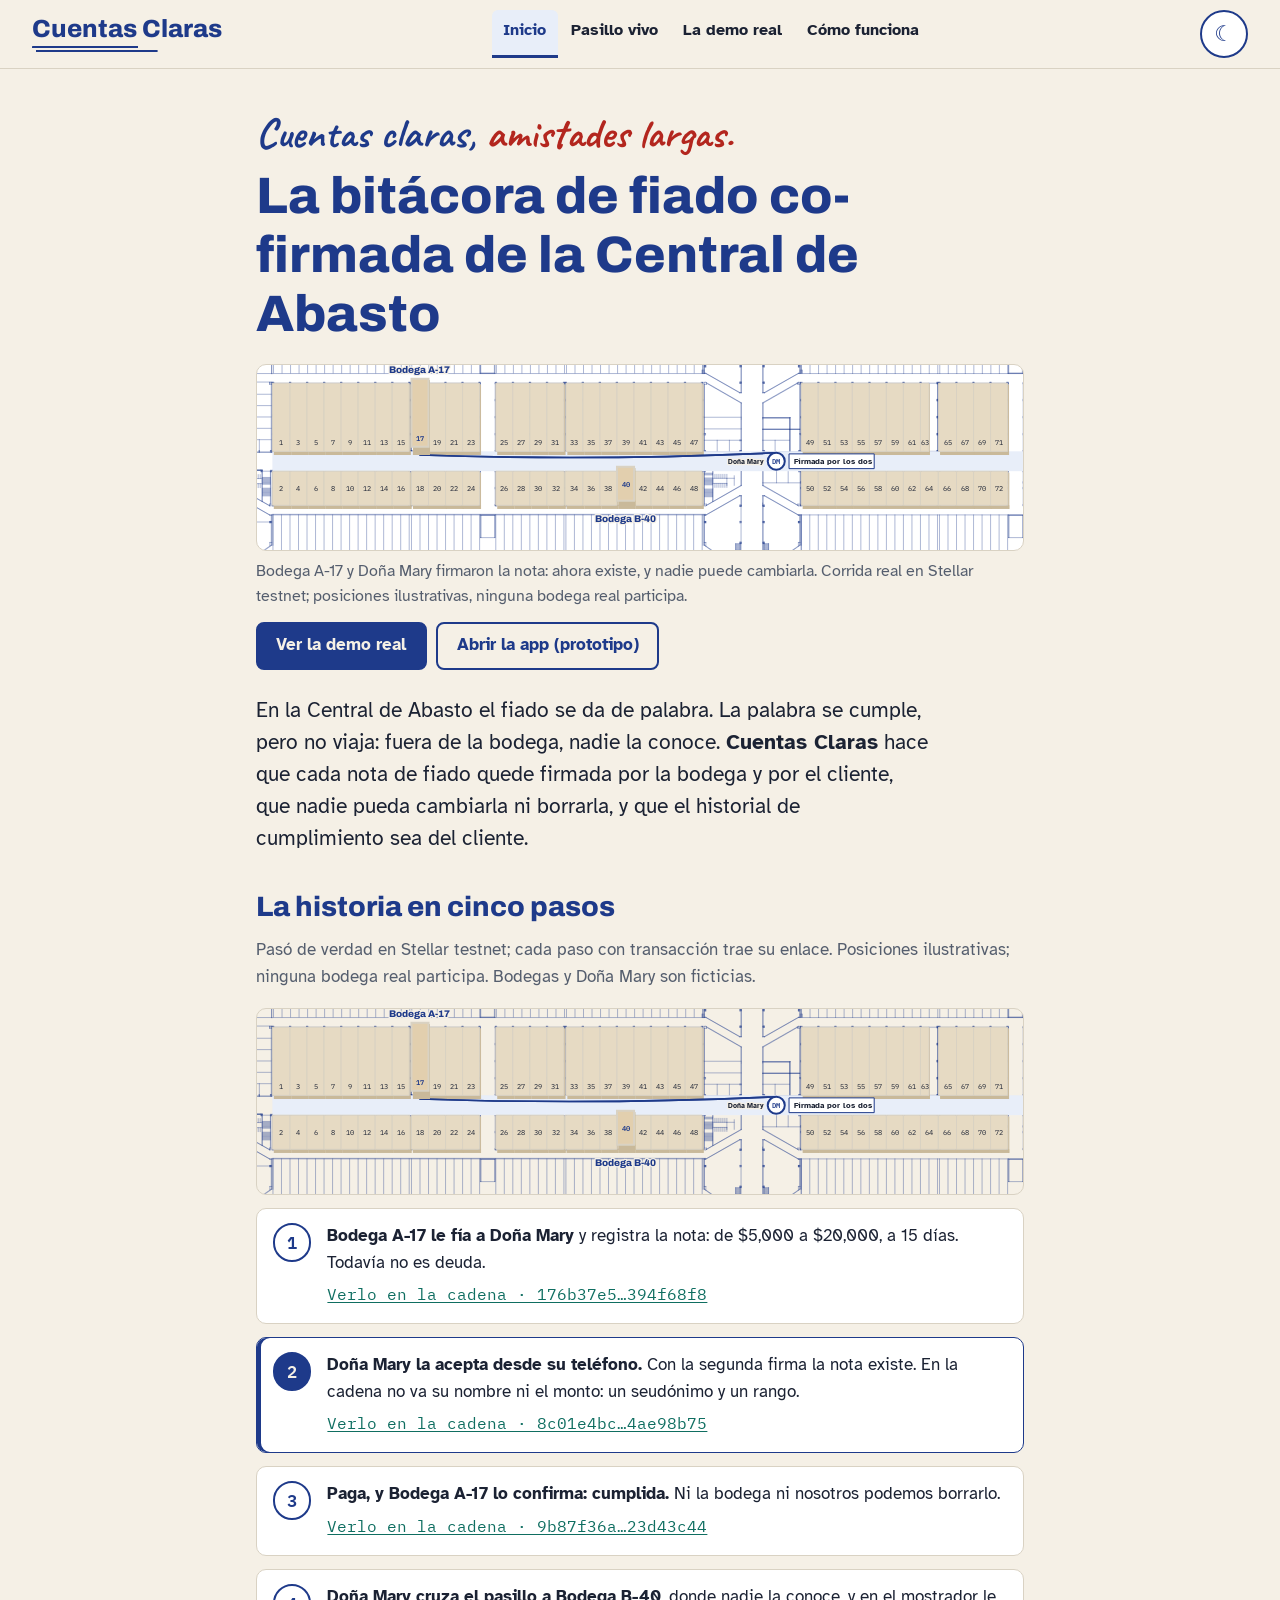
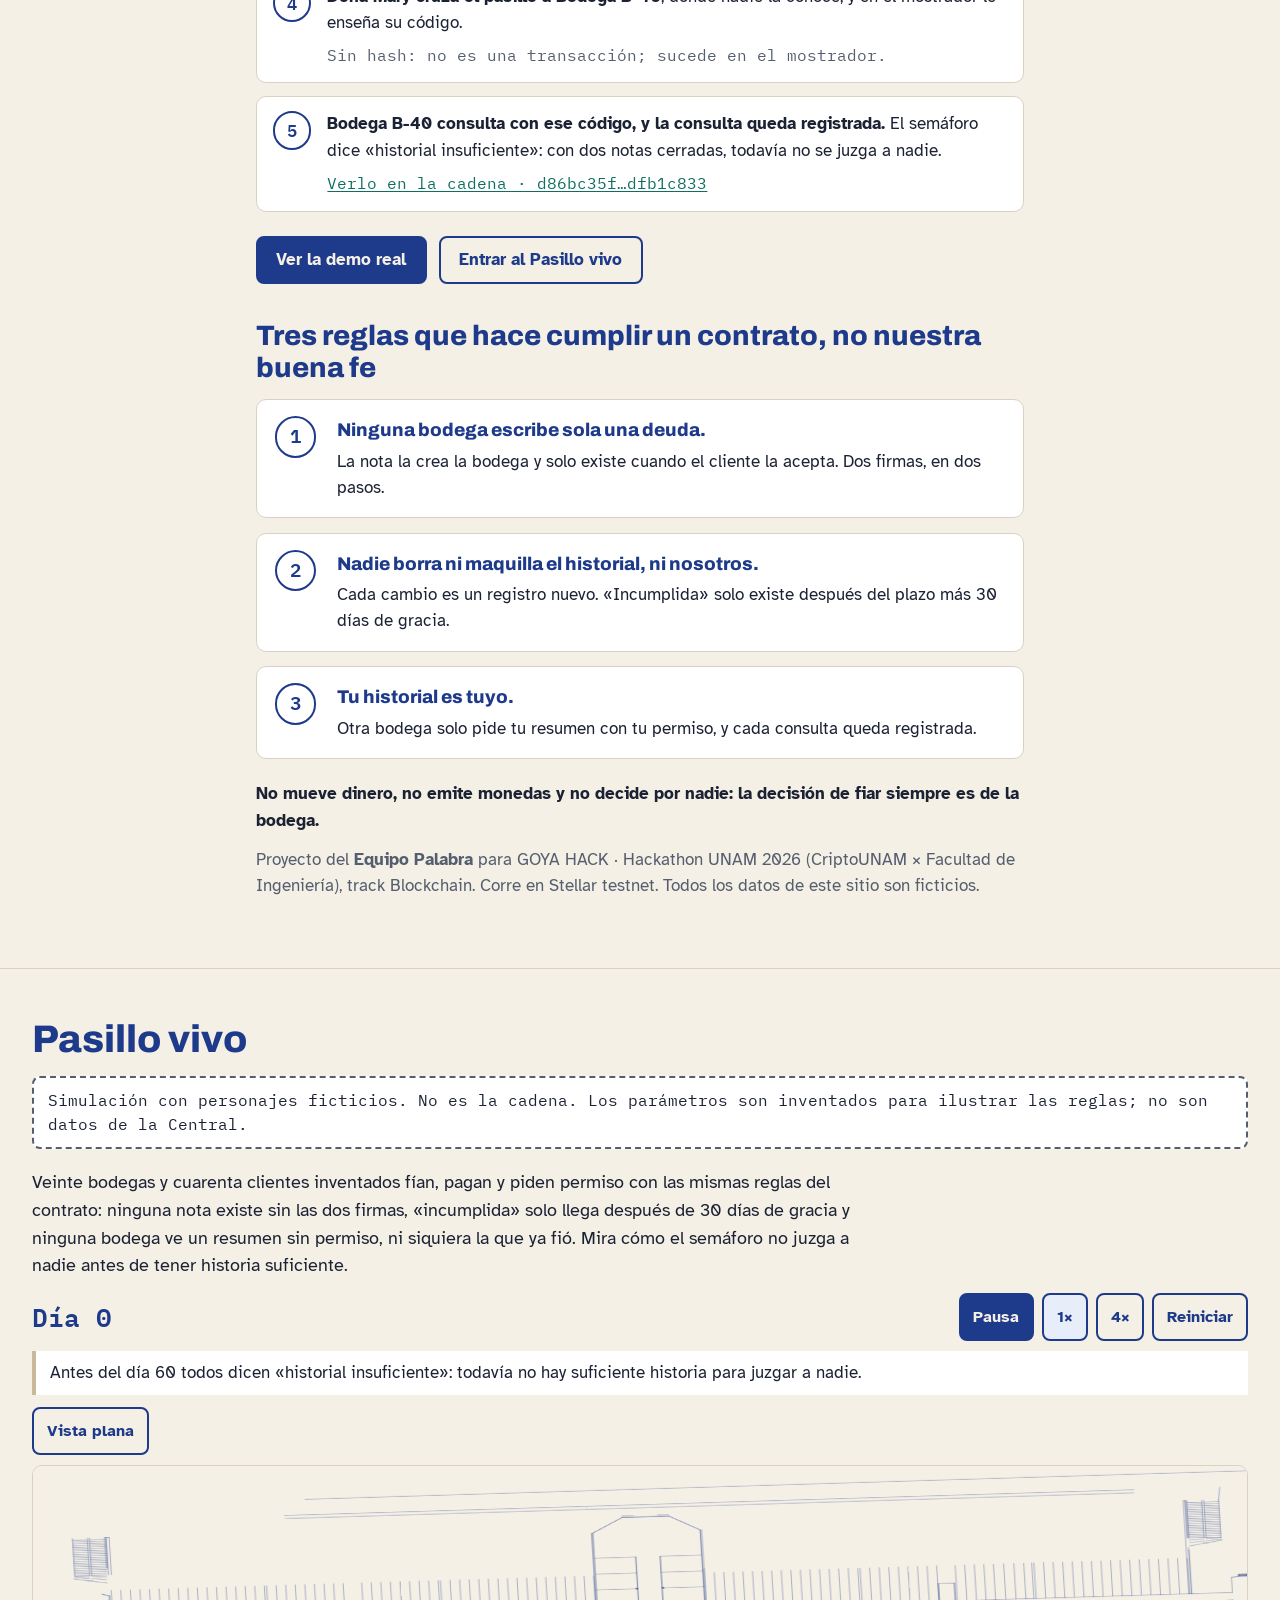
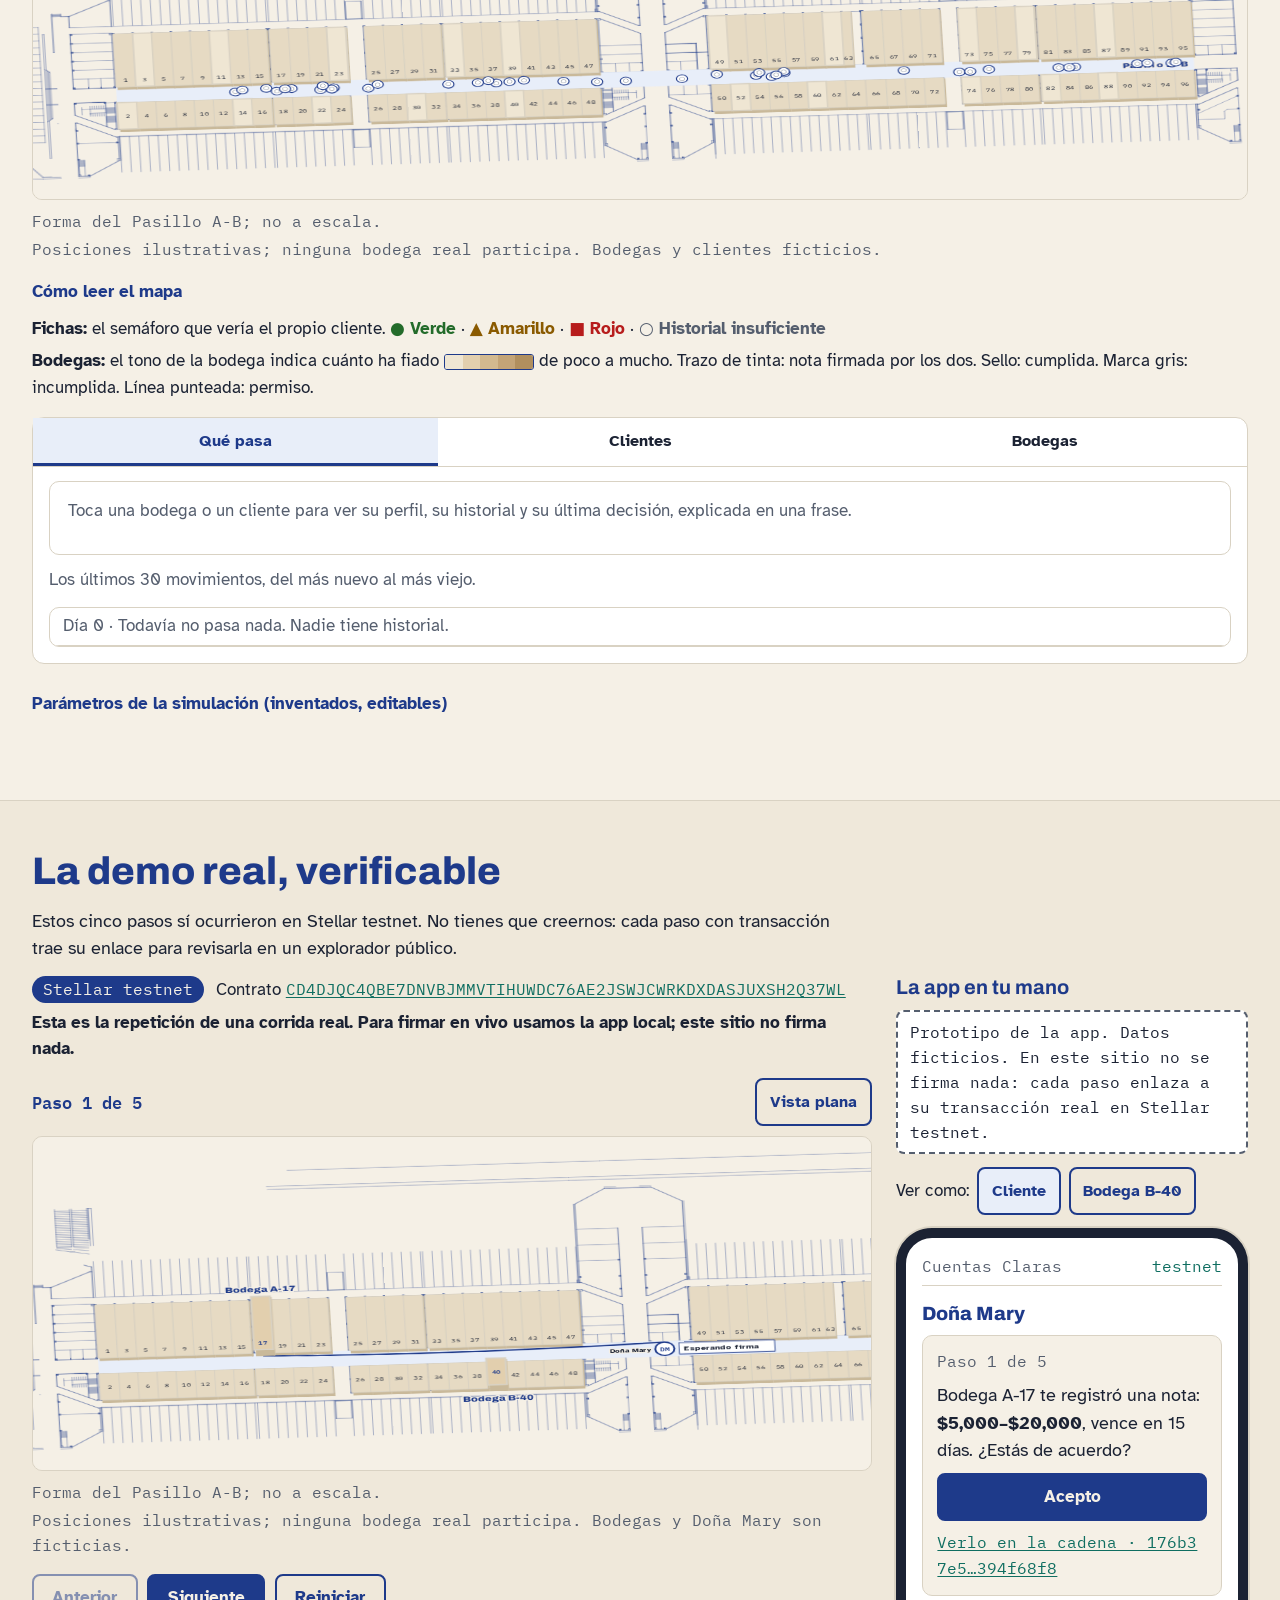
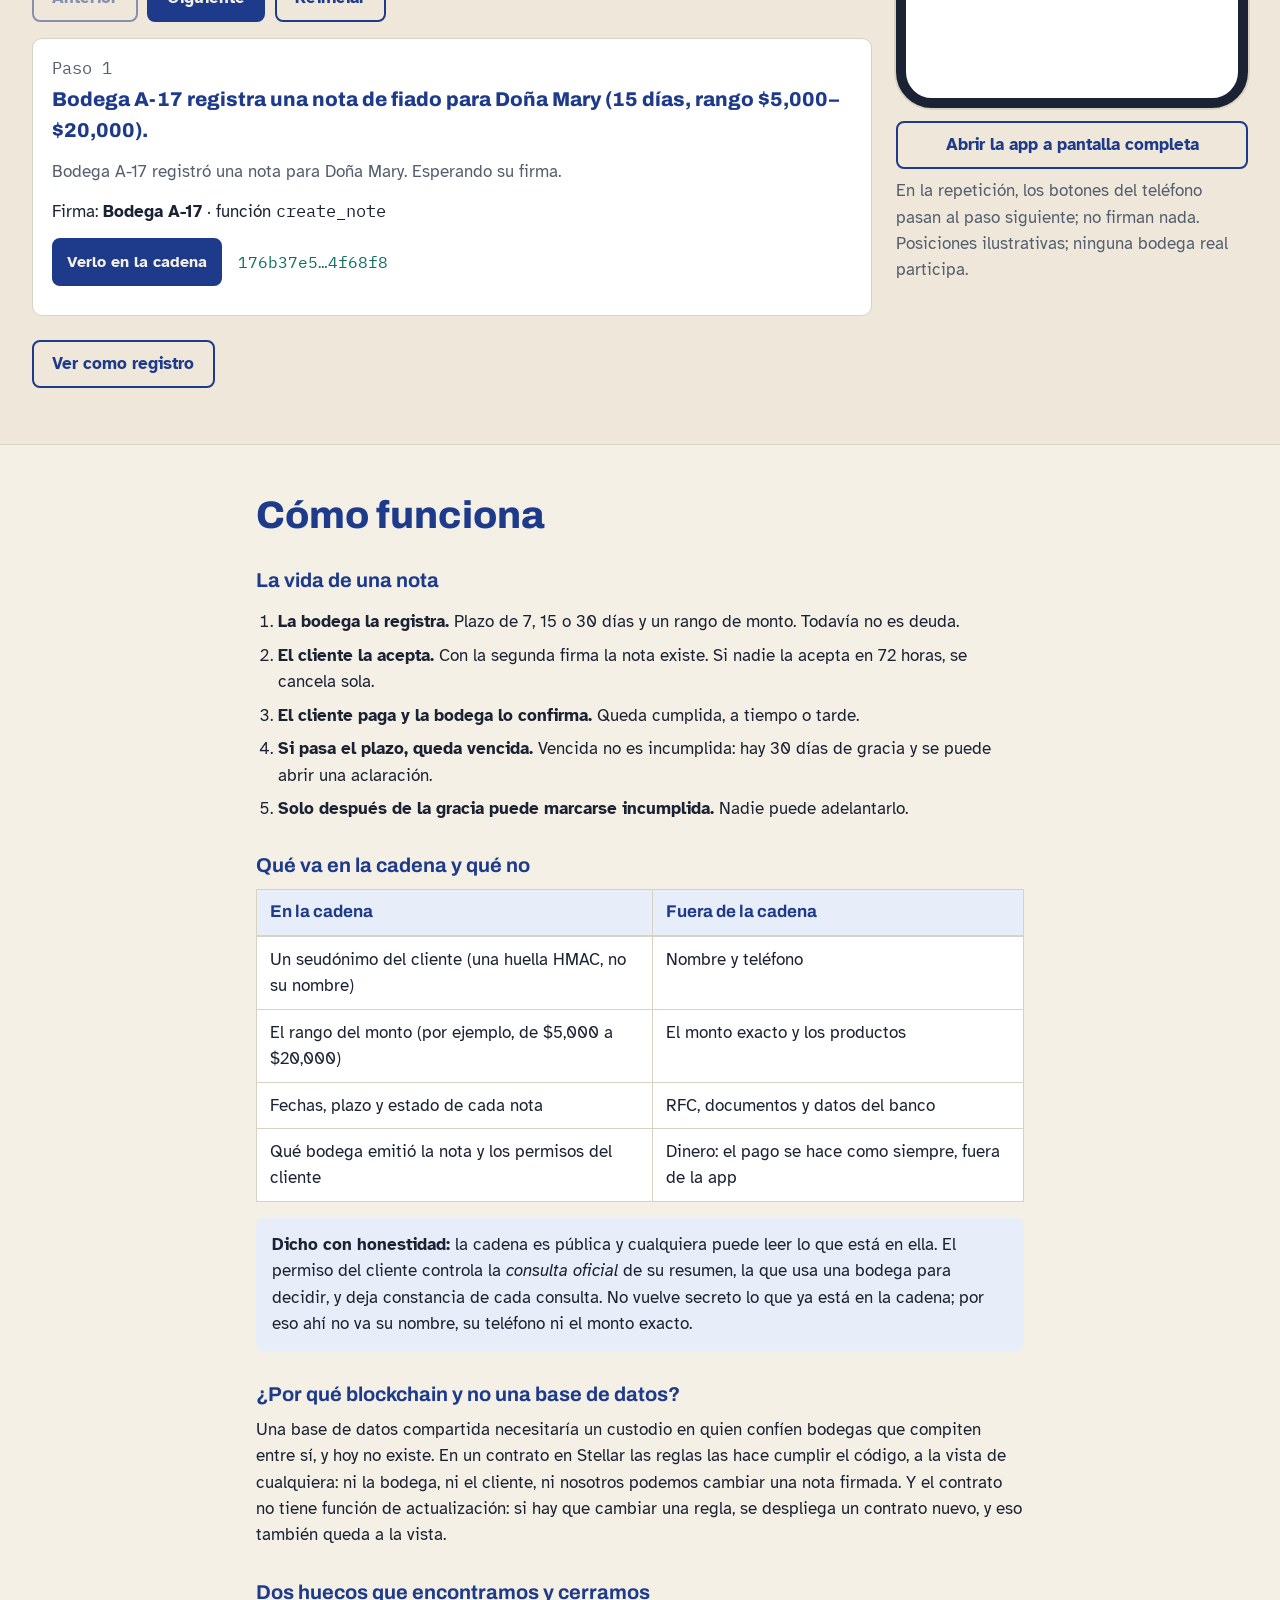
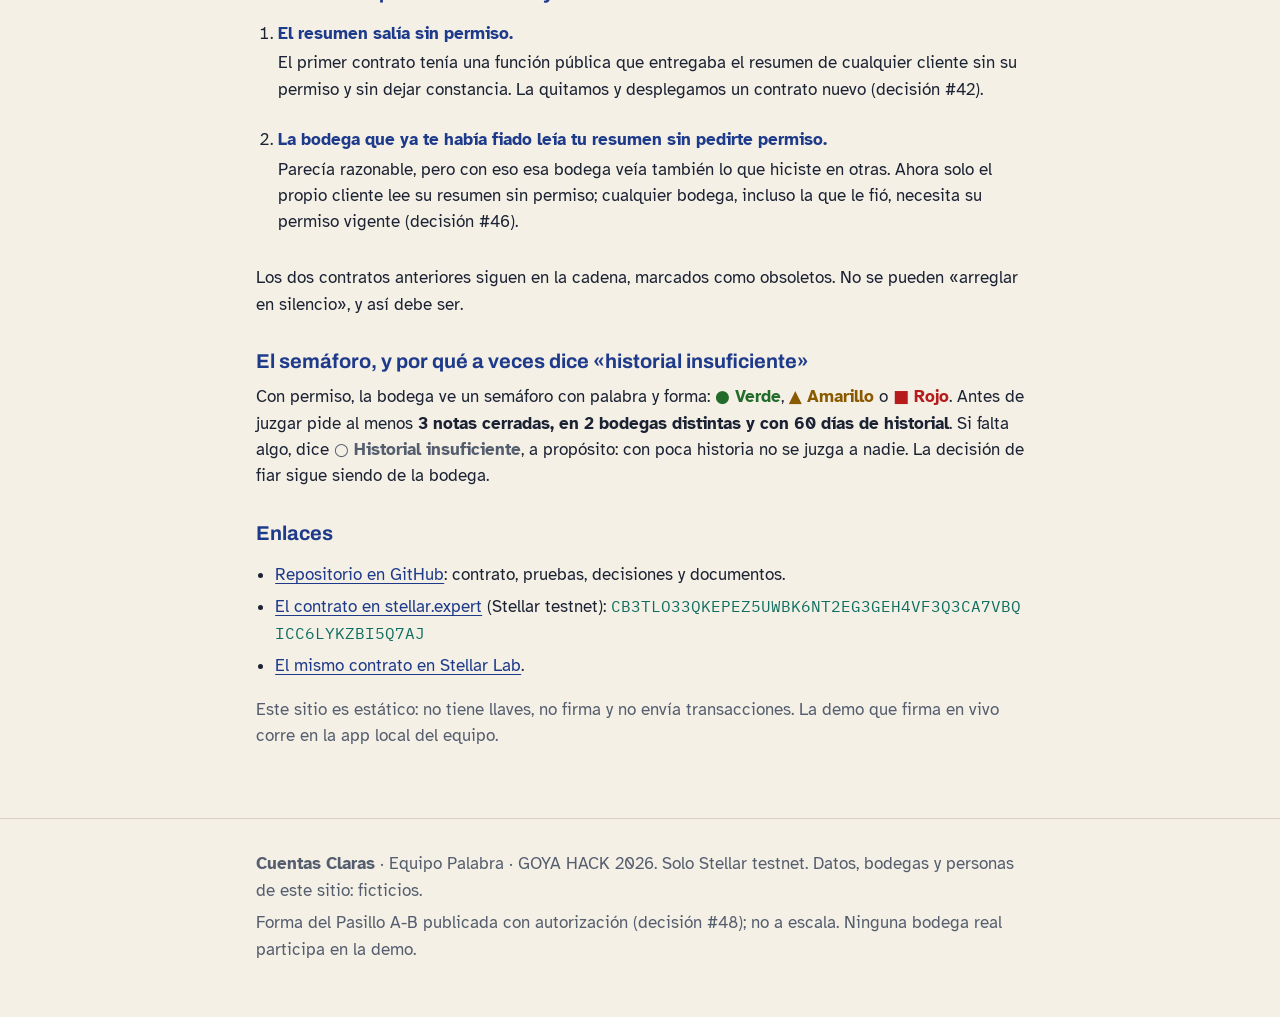
==== commit eeda8890: "Contrato v5 (P3.2): «La demo real» y «La app en tu mano» en 5 pasos (decisión #57) - Historia de la " ====
--- a/web/index.html
+++ b/web/index.html
@@ -49,7 +49,7 @@
 
 
         <section class="historia" aria-labelledby="t-historia">
-          <h2 id="t-historia">La historia en seis pasos</h2>
+          <h2 id="t-historia">La historia en cinco pasos</h2>
           <p class="apoyo">Pasó de verdad en Stellar testnet; cada paso con transacción trae su enlace. Posiciones ilustrativas; ninguna bodega real participa. Bodegas y Doña Mary son ficticias.</p>
           <div id="historia-mapa" class="historia-mapa" aria-hidden="true"></div>
           <ol class="historia-pasos">
@@ -57,42 +57,35 @@
               <p class="historia-num" aria-hidden="true">1</p>
               <div>
                 <p><strong>Bodega A-17 le fía a Doña Mary</strong> y registra la nota: de $5,000 a $20,000, a 15 días. Todavía no es deuda.</p>
-                <p class="historia-cadena"><a class="hash" href="https://stellar.expert/explorer/testnet/tx/07042a534ef9792d13024c113b9b416ef5be30139e4f611f28989dbfe2b74bad" target="_blank" rel="noopener noreferrer">Verlo en la cadena · 07042a53…e2b74bad</a></p>
+                <p class="historia-cadena"><a class="hash" href="https://stellar.expert/explorer/testnet/tx/176b37e5fba26bc0993e1bfe758468d54f7423a74e88c8aea12aaa0d394f68f8" target="_blank" rel="noopener noreferrer">Verlo en la cadena · 176b37e5…394f68f8</a></p>
               </div>
             </li>
             <li class="historia-paso" data-paso="2">
               <p class="historia-num" aria-hidden="true">2</p>
               <div>
                 <p><strong>Doña Mary la acepta desde su teléfono.</strong> Con la segunda firma la nota existe. En la cadena no va su nombre ni el monto: un seudónimo y un rango.</p>
-                <p class="historia-cadena"><a class="hash" href="https://stellar.expert/explorer/testnet/tx/960e7a1dc7e866ca893b87c98765f3696fa6922af91de268badb241225cc398f" target="_blank" rel="noopener noreferrer">Verlo en la cadena · 960e7a1d…25cc398f</a></p>
+                <p class="historia-cadena"><a class="hash" href="https://stellar.expert/explorer/testnet/tx/8c01e4bcaef1965ded6ed07404d542128c6d13267e860c58c26834ad4ae98b75" target="_blank" rel="noopener noreferrer">Verlo en la cadena · 8c01e4bc…4ae98b75</a></p>
               </div>
             </li>
             <li class="historia-paso" data-paso="3">
               <p class="historia-num" aria-hidden="true">3</p>
               <div>
                 <p><strong>Paga, y Bodega A-17 lo confirma: cumplida.</strong> Ni la bodega ni nosotros podemos borrarlo.</p>
-                <p class="historia-cadena"><a class="hash" href="https://stellar.expert/explorer/testnet/tx/5500cd0d8061424805ac56a357fd4f458fb5dd2fbbdd640f449af10c5b562ff5" target="_blank" rel="noopener noreferrer">Verlo en la cadena · 5500cd0d…5b562ff5</a></p>
+                <p class="historia-cadena"><a class="hash" href="https://stellar.expert/explorer/testnet/tx/9b87f36a4d3d2f283ebcc930ac4ac587a1ae10116e98615f8b1b43c123d43c44" target="_blank" rel="noopener noreferrer">Verlo en la cadena · 9b87f36a…23d43c44</a></p>
               </div>
             </li>
             <li class="historia-paso" data-paso="4">
               <p class="historia-num" aria-hidden="true">4</p>
               <div>
-                <p><strong>Doña Mary cruza el pasillo a Bodega B-40</strong>, donde nadie la conoce. Bodega B-40 pide su resumen sin permiso y el contrato no lo entrega.</p>
-                <p class="historia-cadena tel-sin-hash">Sin hash: no se envió transacción.</p>
+                <p><strong>Doña Mary cruza el pasillo a Bodega B-40</strong>, donde nadie la conoce, y en el mostrador le enseña su código.</p>
+                <p class="historia-cadena tel-sin-hash">Sin hash: no es una transacción; sucede en el mostrador.</p>
               </div>
             </li>
             <li class="historia-paso" data-paso="5">
               <p class="historia-num" aria-hidden="true">5</p>
               <div>
-                <p><strong>Doña Mary le da permiso por 30 días.</strong> Puede quitarlo cuando quiera.</p>
-                <p class="historia-cadena"><a class="hash" href="https://stellar.expert/explorer/testnet/tx/e0a9e00da89e8603922e3887ecff64edf0c244dfc7302ec9f63d7edf1827b618" target="_blank" rel="noopener noreferrer">Verlo en la cadena · e0a9e00d…1827b618</a></p>
-              </div>
-            </li>
-            <li class="historia-paso" data-paso="6">
-              <p class="historia-num" aria-hidden="true">6</p>
-              <div>
-                <p><strong>Bodega B-40 consulta, y la consulta queda registrada.</strong> El semáforo dice «historial insuficiente»: con una sola nota, no se juzga a nadie.</p>
-                <p class="historia-cadena"><a class="hash" href="https://stellar.expert/explorer/testnet/tx/7d28b260dd655872bcd9f40e57f40b3d3d85043e4f8264232720ec6c0ee92f85" target="_blank" rel="noopener noreferrer">Verlo en la cadena · 7d28b260…0ee92f85</a></p>
+                <p><strong>Bodega B-40 consulta con ese código, y la consulta queda registrada.</strong> El semáforo dice «historial insuficiente»: con dos notas cerradas, todavía no se juzga a nadie.</p>
+                <p class="historia-cadena"><a class="hash" href="https://stellar.expert/explorer/testnet/tx/d86bc35f5e49dad92d095ab502bf3db3887f15ce59fbc2c5453eae47dfb1c833" target="_blank" rel="noopener noreferrer">Verlo en la cadena · d86bc35f…dfb1c833</a></p>
               </div>
             </li>
           </ol>
@@ -149,11 +142,11 @@
     <section id="demo-real" class="seccion seccion-alterna" aria-labelledby="t-demo">
       <div class="dentro dentro-ancho">
         <h2 id="t-demo" class="titulo-seccion">La demo real, verificable</h2>
-        <p class="entrada-seccion">Estos seis pasos sí ocurrieron en Stellar testnet. No tienes que creernos: cada paso con transacción trae su enlace para revisarla en un explorador público.</p>
+        <p class="entrada-seccion">Estos cinco pasos sí ocurrieron en Stellar testnet. No tienes que creernos: cada paso con transacción trae su enlace para revisarla en un explorador público.</p>
         <div class="demo-rejilla">
           <div id="montaje-demo" class="montaje">
             <p class="cargando">Cargando la corrida real…</p>
-            <noscript><p class="apoyo">El mapa necesita JavaScript. Los seis pasos se leen completos en «La app en tu mano».</p></noscript>
+            <noscript><p class="apoyo">El mapa necesita JavaScript. Los cinco pasos se leen completos en «La app en tu mano».</p></noscript>
           </div>
 
           <aside class="app-en-mano" aria-labelledby="t-app">
@@ -170,42 +163,37 @@
               <p class="tel-quien">Doña Mary</p>
               <ol class="tel-pantallas" aria-label="Pantallas de Doña Mary">
               <li class="tel-pantalla" data-paso="1">
-                <p class="tel-paso">Paso 1 de 6</p>
+                <p class="tel-paso">Paso 1 de 5</p>
                 <p class="tel-aviso">Bodega A-17 te registró una nota: <strong>$5,000–$20,000</strong>, vence en 15 días. ¿Estás de acuerdo?</p>
                 <p class="tel-acciones"><button type="button" class="boton boton-primario tel-avanza" data-a="2">Acepto</button></p>
-                <p class="tel-cadena"><a class="hash" href="https://stellar.expert/explorer/testnet/tx/07042a534ef9792d13024c113b9b416ef5be30139e4f611f28989dbfe2b74bad" target="_blank" rel="noopener noreferrer" data-hash="07042a534ef9792d13024c113b9b416ef5be30139e4f611f28989dbfe2b74bad">Verlo en la cadena · 07042a53…e2b74bad</a></p>
+                <p class="tel-cadena"><a class="hash" href="https://stellar.expert/explorer/testnet/tx/176b37e5fba26bc0993e1bfe758468d54f7423a74e88c8aea12aaa0d394f68f8" target="_blank" rel="noopener noreferrer" data-hash="176b37e5fba26bc0993e1bfe758468d54f7423a74e88c8aea12aaa0d394f68f8">Verlo en la cadena · 176b37e5…394f68f8</a></p>
               </li>
               <li class="tel-pantalla" data-paso="2">
-                <p class="tel-paso">Paso 2 de 6</p>
+                <p class="tel-paso">Paso 2 de 5</p>
                 <p class="tel-titulo">Firmada por los dos</p>
                 <p>Tu firma y la de Bodega A-17. Desde ahora nadie puede cambiar ni borrar esta nota, ni nosotros. En la cadena no va tu nombre ni el monto: un seudónimo y un rango.</p>
-                <p class="tel-cadena"><a class="hash" href="https://stellar.expert/explorer/testnet/tx/960e7a1dc7e866ca893b87c98765f3696fa6922af91de268badb241225cc398f" target="_blank" rel="noopener noreferrer" data-hash="960e7a1dc7e866ca893b87c98765f3696fa6922af91de268badb241225cc398f">Verlo en la cadena · 960e7a1d…25cc398f</a></p>
+                <p class="tel-cadena"><a class="hash" href="https://stellar.expert/explorer/testnet/tx/8c01e4bcaef1965ded6ed07404d542128c6d13267e860c58c26834ad4ae98b75" target="_blank" rel="noopener noreferrer" data-hash="8c01e4bcaef1965ded6ed07404d542128c6d13267e860c58c26834ad4ae98b75">Verlo en la cadena · 8c01e4bc…4ae98b75</a></p>
               </li>
               <li class="tel-pantalla" data-paso="3">
-                <p class="tel-paso">Paso 3 de 6</p>
+                <p class="tel-paso">Paso 3 de 5</p>
                 <p class="tel-sello" aria-label="Sello: cumplida">CUMPLIDA</p>
                 <p class="tel-titulo">Cumpliste tu palabra: queda firmado a tu favor.</p>
                 <p>Bodega A-17 confirmó tu pago.</p>
-                <p class="tel-cadena"><a class="hash" href="https://stellar.expert/explorer/testnet/tx/5500cd0d8061424805ac56a357fd4f458fb5dd2fbbdd640f449af10c5b562ff5" target="_blank" rel="noopener noreferrer" data-hash="5500cd0d8061424805ac56a357fd4f458fb5dd2fbbdd640f449af10c5b562ff5">Verlo en la cadena · 5500cd0d…5b562ff5</a></p>
+                <p class="tel-acciones"><button type="button" class="boton boton-secundario tel-avanza" data-a="4">Enseñar mi código en Bodega B-40</button></p>
+                <p class="tel-cadena"><a class="hash" href="https://stellar.expert/explorer/testnet/tx/9b87f36a4d3d2f283ebcc930ac4ac587a1ae10116e98615f8b1b43c123d43c44" target="_blank" rel="noopener noreferrer" data-hash="9b87f36a4d3d2f283ebcc930ac4ac587a1ae10116e98615f8b1b43c123d43c44">Verlo en la cadena · 9b87f36a…23d43c44</a></p>
               </li>
               <li class="tel-pantalla" data-paso="4">
-                <p class="tel-paso">Paso 4 de 6</p>
-                <p class="tel-titulo">Bodega B-40 pidió tu resumen sin permiso y no se le entregó.</p>
-                <p>El contrato lo rechazó: sin tu permiso no hay consulta oficial.</p>
-                <p class="tel-sin-hash">Sin hash: no se envió transacción.</p>
+                <p class="tel-paso">Paso 4 de 5</p>
+                <p class="tel-titulo">Enseñaste tu código a Bodega B-40.</p>
+                <p class="tel-codigo mono">fe1b5cfb…</p>
+                <p>Con él ve tu historial, sin tu nombre ni tus montos exactos. Tú decides a qué bodega se lo enseñas.</p>
+                <p class="tel-sin-hash">Sin hash: no es una transacción; sucede en el mostrador.</p>
               </li>
               <li class="tel-pantalla" data-paso="5">
-                <p class="tel-paso">Paso 5 de 6</p>
-                <p class="tel-aviso">¿Das permiso a Bodega B-40 por 30 días para consultar tu resumen?</p>
-                <p class="tel-acciones"><button type="button" class="boton boton-primario tel-avanza" data-a="6">Dar permiso</button></p>
-                <p class="tel-nota">Verá cuántas notas cumpliste y en cuántas bodegas; no verá montos exactos ni tus datos. Puedes quitarlo cuando quieras.</p>
-                <p class="tel-cadena"><a class="hash" href="https://stellar.expert/explorer/testnet/tx/e0a9e00da89e8603922e3887ecff64edf0c244dfc7302ec9f63d7edf1827b618" target="_blank" rel="noopener noreferrer" data-hash="e0a9e00da89e8603922e3887ecff64edf0c244dfc7302ec9f63d7edf1827b618">Verlo en la cadena · e0a9e00d…1827b618</a></p>
-              </li>
-              <li class="tel-pantalla" data-paso="6">
-                <p class="tel-paso">Paso 6 de 6</p>
-                <p class="tel-titulo">Bodega B-40 consultó tu resumen. Quedó registrado.</p>
-                <p>Cada consulta deja constancia en la cadena.</p>
-                <p class="tel-cadena"><a class="hash" href="https://stellar.expert/explorer/testnet/tx/7d28b260dd655872bcd9f40e57f40b3d3d85043e4f8264232720ec6c0ee92f85" target="_blank" rel="noopener noreferrer" data-hash="7d28b260dd655872bcd9f40e57f40b3d3d85043e4f8264232720ec6c0ee92f85">Verlo en la cadena · 7d28b260…0ee92f85</a></p>
+                <p class="tel-paso">Paso 5 de 5</p>
+                <p class="tel-titulo">Bodega B-40 consultó tu historial. Quedó registrado.</p>
+                <p>Cada consulta deja constancia en la cadena, con la bodega que preguntó.</p>
+                <p class="tel-cadena"><a class="hash" href="https://stellar.expert/explorer/testnet/tx/d86bc35f5e49dad92d095ab502bf3db3887f15ce59fbc2c5453eae47dfb1c833" target="_blank" rel="noopener noreferrer" data-hash="d86bc35f5e49dad92d095ab502bf3db3887f15ce59fbc2c5453eae47dfb1c833">Verlo en la cadena · d86bc35f…dfb1c833</a></p>
               </li>
               </ol>
               </div>
@@ -213,39 +201,35 @@
               <p class="tel-quien">Bodega B-40</p>
               <ol class="tel-pantallas" aria-label="Pantallas de Bodega B-40">
               <li class="tel-pantalla" data-paso="1">
-                <p class="tel-paso">Paso 1 de 6</p>
+                <p class="tel-paso">Paso 1 de 5</p>
                 <p>Todavía nada para Bodega B-40: la nota es entre Bodega A-17 y Doña Mary.</p>
               </li>
               <li class="tel-pantalla" data-paso="2">
-                <p class="tel-paso">Paso 2 de 6</p>
+                <p class="tel-paso">Paso 2 de 5</p>
                 <p>Bodega B-40 no conoce a Doña Mary ni ve su nota.</p>
               </li>
               <li class="tel-pantalla" data-paso="3">
-                <p class="tel-paso">Paso 3 de 6</p>
+                <p class="tel-paso">Paso 3 de 5</p>
                 <p>Doña Mary cumplió con Bodega A-17. Bodega B-40 todavía no lo sabe.</p>
               </li>
               <li class="tel-pantalla" data-paso="4">
-                <p class="tel-paso">Paso 4 de 6</p>
-                <p class="tel-titulo">Pediste el resumen de Doña Mary sin su permiso.</p>
-                <p>El contrato no lo entregó. Pídeselo en el mostrador.</p>
-                <p class="tel-sin-hash">Sin hash: no se envió transacción.</p>
+                <p class="tel-paso">Paso 4 de 5</p>
+                <p class="tel-titulo">Doña Mary te enseñó su código.</p>
+                <p class="tel-codigo mono">fe1b5cfb…</p>
+                <p>Con él puedes consultar su historial, sin su nombre ni el monto exacto.</p>
+                <p class="tel-sin-hash">Sin hash: no es una transacción; sucede en el mostrador.</p>
               </li>
               <li class="tel-pantalla" data-paso="5">
-                <p class="tel-paso">Paso 5 de 6</p>
-                <p class="tel-titulo">Doña Mary te dio permiso por 30 días.</p>
-                <p class="tel-cadena"><a class="hash" href="https://stellar.expert/explorer/testnet/tx/e0a9e00da89e8603922e3887ecff64edf0c244dfc7302ec9f63d7edf1827b618" target="_blank" rel="noopener noreferrer" data-hash="e0a9e00da89e8603922e3887ecff64edf0c244dfc7302ec9f63d7edf1827b618">Verlo en la cadena · e0a9e00d…1827b618</a></p>
-              </li>
-              <li class="tel-pantalla" data-paso="6">
-                <p class="tel-paso">Paso 6 de 6</p>
-                <p class="tel-titulo">Resumen de Doña Mary</p>
+                <p class="tel-paso">Paso 5 de 5</p>
+                <p class="tel-titulo">Historial de Doña Mary</p>
                 <p class="sem sem-insuficiente tel-semaforo">○ Historial insuficiente</p>
                 <ul class="condiciones">
-                  <li>✗ <span class="lector">No se cumple: </span>3 notas cerradas (tiene 1)</li>
-                  <li>✗ <span class="lector">No se cumple: </span>2 bodegas distintas (tiene 1)</li>
-                  <li>✗ <span class="lector">No se cumple: </span>60 días de historial (su nota es del mismo día)</li>
+                  <li>✗ <span class="lector">No se cumple: </span>3 notas cerradas (tiene 2)</li>
+                  <li>✓ <span class="lector">Se cumple: </span>2 bodegas distintas (tiene 2)</li>
+                  <li>✗ <span class="lector">No se cumple: </span>60 días de historial (sus notas son de esta semana)</li>
                 </ul>
-                <p>La decisión de fiar es tuya. Tu consulta quedó registrada.</p>
-                <p class="tel-cadena"><a class="hash" href="https://stellar.expert/explorer/testnet/tx/7d28b260dd655872bcd9f40e57f40b3d3d85043e4f8264232720ec6c0ee92f85" target="_blank" rel="noopener noreferrer" data-hash="7d28b260dd655872bcd9f40e57f40b3d3d85043e4f8264232720ec6c0ee92f85">Verlo en la cadena · 7d28b260…0ee92f85</a></p>
+                <p>La decisión de fiar es tuya. Esta consulta quedó registrada en la cadena, con la bodega que preguntó.</p>
+                <p class="tel-cadena"><a class="hash" href="https://stellar.expert/explorer/testnet/tx/d86bc35f5e49dad92d095ab502bf3db3887f15ce59fbc2c5453eae47dfb1c833" target="_blank" rel="noopener noreferrer" data-hash="d86bc35f5e49dad92d095ab502bf3db3887f15ce59fbc2c5453eae47dfb1c833">Verlo en la cadena · d86bc35f…dfb1c833</a></p>
               </li>
               </ol>
               </div>
@@ -258,15 +242,14 @@
           <button type="button" class="boton boton-secundario ver-registro" aria-expanded="false" aria-controls="registro" hidden>Ver como registro</button>
           <div id="registro" class="registro">
             <table class="tabla registro-tabla">
-              <caption>Los seis pasos como renglones del libro: el seudónimo de Doña Mary (nunca su nombre), el rango, el hash y el sello.</caption>
+              <caption>Los cinco pasos como renglones del libro: el seudónimo de Doña Mary (nunca su nombre), el rango, el hash y el sello.</caption>
               <thead><tr><th scope="col">Paso</th><th scope="col">Qué pasó</th><th scope="col">Seudónimo</th><th scope="col">Rango</th><th scope="col">Hash</th><th scope="col">Sello</th></tr></thead>
               <tbody>
-              <tr data-paso="1"><td data-col="Paso" class="mono">1</td><td data-col="Qué pasó">Bodega A-17 registra la nota</td><td data-col="Seudónimo" class="hash">fe1b5cfb1b99ba1b…</td><td data-col="Rango">$5k–$20k</td><td data-col="Hash"><a class="hash" href="https://stellar.expert/explorer/testnet/tx/07042a534ef9792d13024c113b9b416ef5be30139e4f611f28989dbfe2b74bad" target="_blank" rel="noopener noreferrer">07042a53…e2b74bad</a></td><td data-col="Sello">—</td></tr>
-              <tr data-paso="2"><td data-col="Paso" class="mono">2</td><td data-col="Qué pasó">Doña Mary la acepta</td><td data-col="Seudónimo" class="hash">fe1b5cfb1b99ba1b…</td><td data-col="Rango">$5k–$20k</td><td data-col="Hash"><a class="hash" href="https://stellar.expert/explorer/testnet/tx/960e7a1dc7e866ca893b87c98765f3696fa6922af91de268badb241225cc398f" target="_blank" rel="noopener noreferrer">960e7a1d…25cc398f</a></td><td data-col="Sello">—</td></tr>
-              <tr data-paso="3"><td data-col="Paso" class="mono">3</td><td data-col="Qué pasó">Bodega A-17 confirma el pago</td><td data-col="Seudónimo" class="hash">fe1b5cfb1b99ba1b…</td><td data-col="Rango">$5k–$20k</td><td data-col="Hash"><a class="hash" href="https://stellar.expert/explorer/testnet/tx/5500cd0d8061424805ac56a357fd4f458fb5dd2fbbdd640f449af10c5b562ff5" target="_blank" rel="noopener noreferrer">5500cd0d…5b562ff5</a></td><td data-col="Sello"><span class="registro-sello">CUMPLIDA</span></td></tr>
-              <tr data-paso="4"><td data-col="Paso" class="mono">4</td><td data-col="Qué pasó">Bodega B-40 pide el resumen sin permiso: rechazado</td><td data-col="Seudónimo" class="hash">fe1b5cfb1b99ba1b…</td><td data-col="Rango">—</td><td data-col="Hash"><span class="tel-sin-hash">sin transacción</span></td><td data-col="Sello">—</td></tr>
-              <tr data-paso="5"><td data-col="Paso" class="mono">5</td><td data-col="Qué pasó">Doña Mary da permiso a Bodega B-40 (30 días)</td><td data-col="Seudónimo" class="hash">fe1b5cfb1b99ba1b…</td><td data-col="Rango">—</td><td data-col="Hash"><a class="hash" href="https://stellar.expert/explorer/testnet/tx/e0a9e00da89e8603922e3887ecff64edf0c244dfc7302ec9f63d7edf1827b618" target="_blank" rel="noopener noreferrer">e0a9e00d…1827b618</a></td><td data-col="Sello">—</td></tr>
-              <tr data-paso="6"><td data-col="Paso" class="mono">6</td><td data-col="Qué pasó">Bodega B-40 consulta con permiso</td><td data-col="Seudónimo" class="hash">fe1b5cfb1b99ba1b…</td><td data-col="Rango">máx. $5k–$20k</td><td data-col="Hash"><a class="hash" href="https://stellar.expert/explorer/testnet/tx/7d28b260dd655872bcd9f40e57f40b3d3d85043e4f8264232720ec6c0ee92f85" target="_blank" rel="noopener noreferrer">7d28b260…0ee92f85</a></td><td data-col="Sello">—</td></tr>
+              <tr data-paso="1"><td data-col="Paso" class="mono">1</td><td data-col="Qué pasó">Bodega A-17 registra la nota</td><td data-col="Seudónimo" class="hash">fe1b5cfb1b99ba1b…</td><td data-col="Rango">$5k–$20k</td><td data-col="Hash"><a class="hash" href="https://stellar.expert/explorer/testnet/tx/176b37e5fba26bc0993e1bfe758468d54f7423a74e88c8aea12aaa0d394f68f8" target="_blank" rel="noopener noreferrer">176b37e5…394f68f8</a></td><td data-col="Sello">—</td></tr>
+              <tr data-paso="2"><td data-col="Paso" class="mono">2</td><td data-col="Qué pasó">Doña Mary la acepta</td><td data-col="Seudónimo" class="hash">fe1b5cfb1b99ba1b…</td><td data-col="Rango">$5k–$20k</td><td data-col="Hash"><a class="hash" href="https://stellar.expert/explorer/testnet/tx/8c01e4bcaef1965ded6ed07404d542128c6d13267e860c58c26834ad4ae98b75" target="_blank" rel="noopener noreferrer">8c01e4bc…4ae98b75</a></td><td data-col="Sello">—</td></tr>
+              <tr data-paso="3"><td data-col="Paso" class="mono">3</td><td data-col="Qué pasó">Bodega A-17 confirma el pago</td><td data-col="Seudónimo" class="hash">fe1b5cfb1b99ba1b…</td><td data-col="Rango">$5k–$20k</td><td data-col="Hash"><a class="hash" href="https://stellar.expert/explorer/testnet/tx/9b87f36a4d3d2f283ebcc930ac4ac587a1ae10116e98615f8b1b43c123d43c44" target="_blank" rel="noopener noreferrer">9b87f36a…23d43c44</a></td><td data-col="Sello"><span class="registro-sello">CUMPLIDA</span></td></tr>
+              <tr data-paso="4"><td data-col="Paso" class="mono">4</td><td data-col="Qué pasó">Doña Mary le enseña su código a Bodega B-40, en el mostrador</td><td data-col="Seudónimo" class="hash">fe1b5cfb1b99ba1b…</td><td data-col="Rango">—</td><td data-col="Hash"><span class="tel-sin-hash">sin transacción</span></td><td data-col="Sello">—</td></tr>
+              <tr data-paso="5"><td data-col="Paso" class="mono">5</td><td data-col="Qué pasó">Bodega B-40 consulta con ese código</td><td data-col="Seudónimo" class="hash">fe1b5cfb1b99ba1b…</td><td data-col="Rango">máx. $5k–$20k</td><td data-col="Hash"><a class="hash" href="https://stellar.expert/explorer/testnet/tx/d86bc35f5e49dad92d095ab502bf3db3887f15ce59fbc2c5453eae47dfb1c833" target="_blank" rel="noopener noreferrer">d86bc35f…dfb1c833</a></td><td data-col="Sello">—</td></tr>
               </tbody>
             </table>
           </div>
--- a/web/estilos.css
+++ b/web/estilos.css
@@ -464,6 +464,7 @@
 .tel-acciones .boton { width: 100%; }
 .tel-nota { color: var(--texto-2); }
 .tel-sin-hash { font-family: var(--f-mono); font-size: 1rem; color: var(--texto-2); }
+.tel-codigo { font-family: var(--f-mono); font-size: 1.35rem; font-weight: 600; color: var(--firma); margin: 0.25rem 0; }
 .tel-cadena { margin-bottom: 0 !important; }
 .tel-semaforo { font-family: var(--f-titulo); font-size: 1.3rem; }
 .tel-sello {
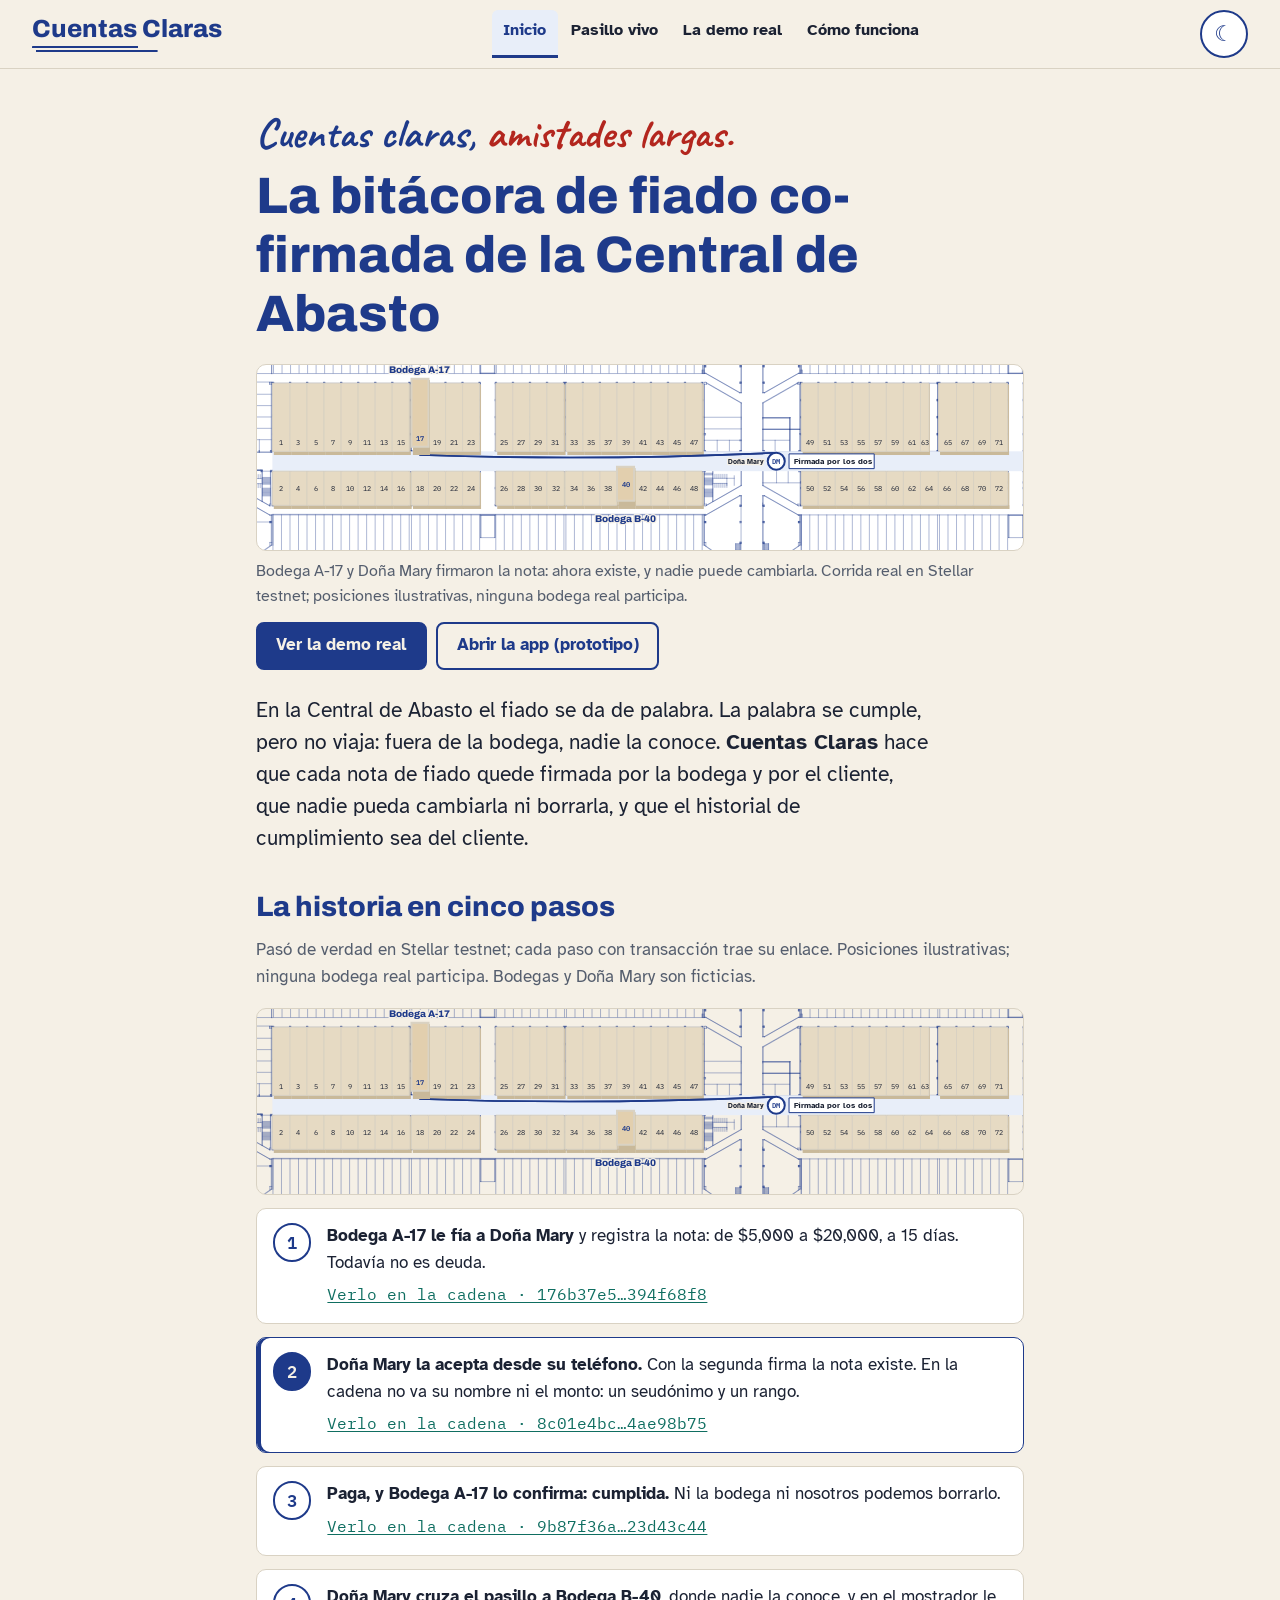
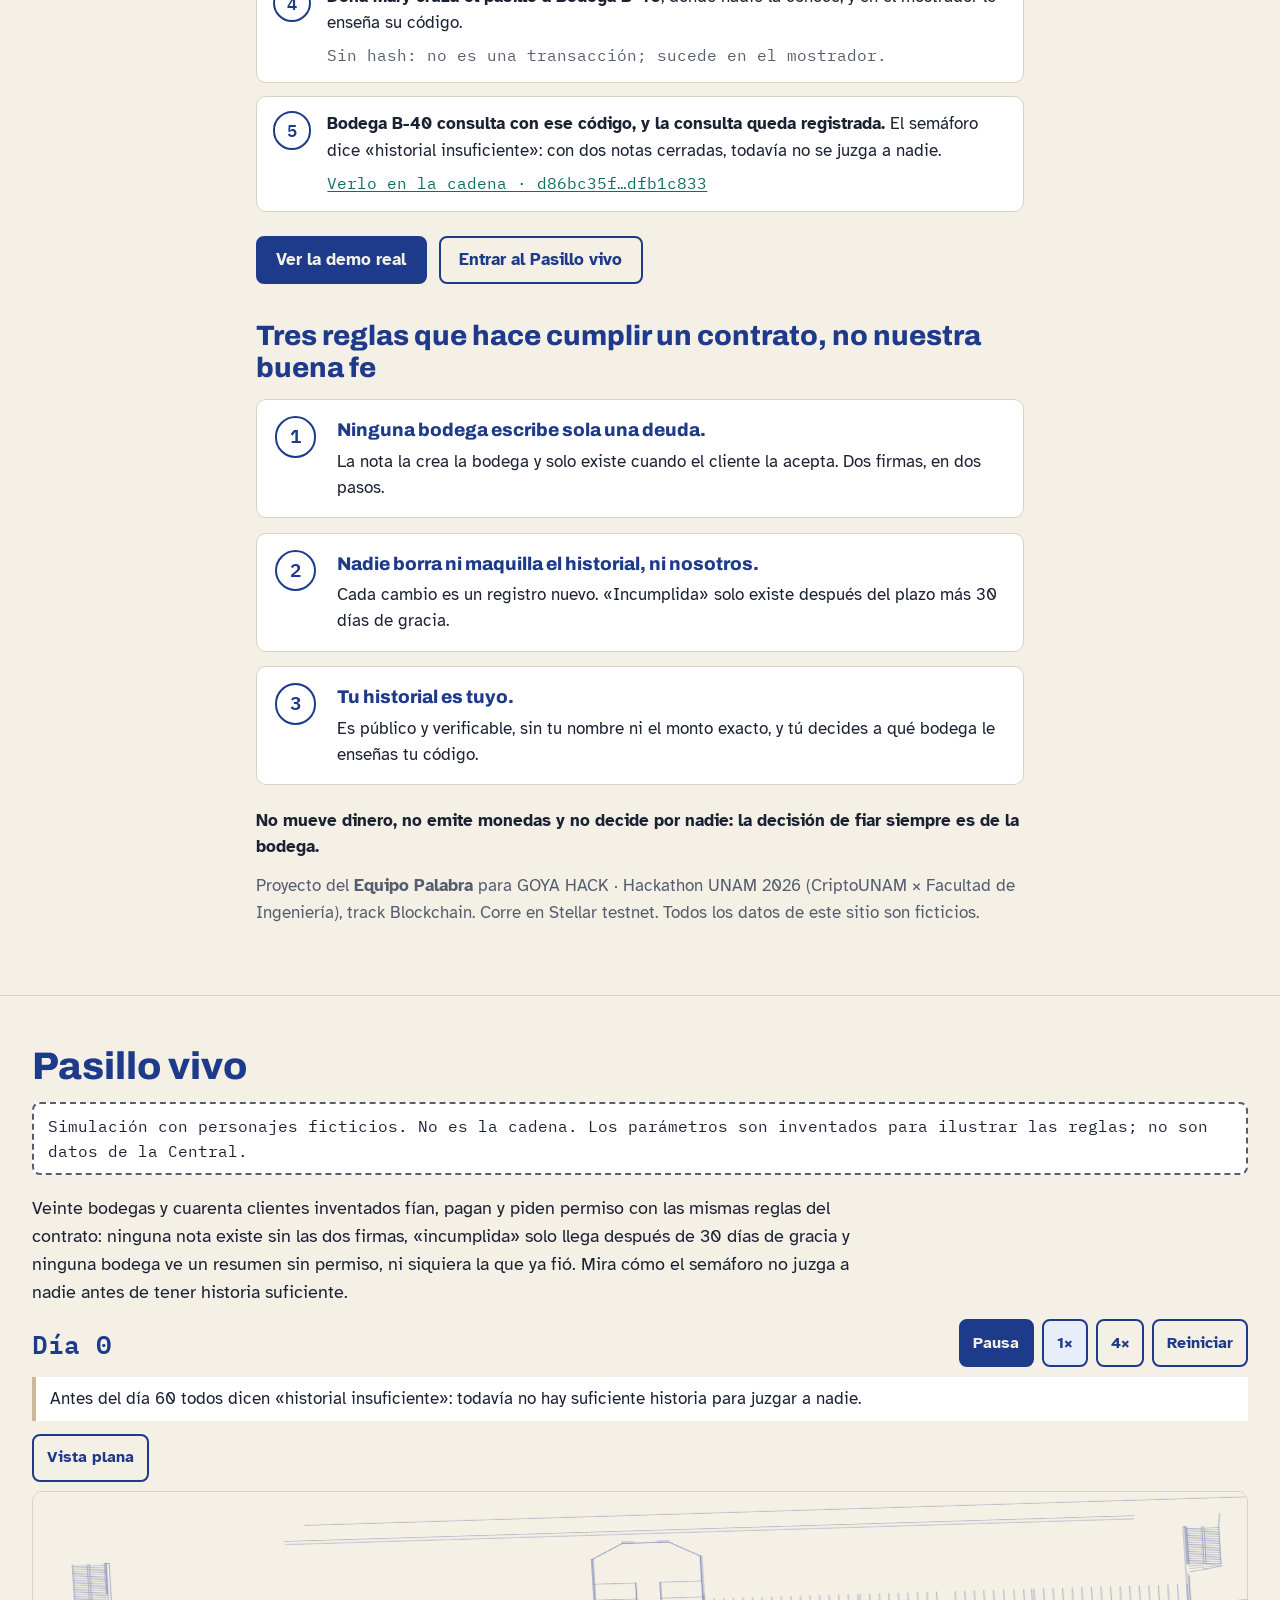
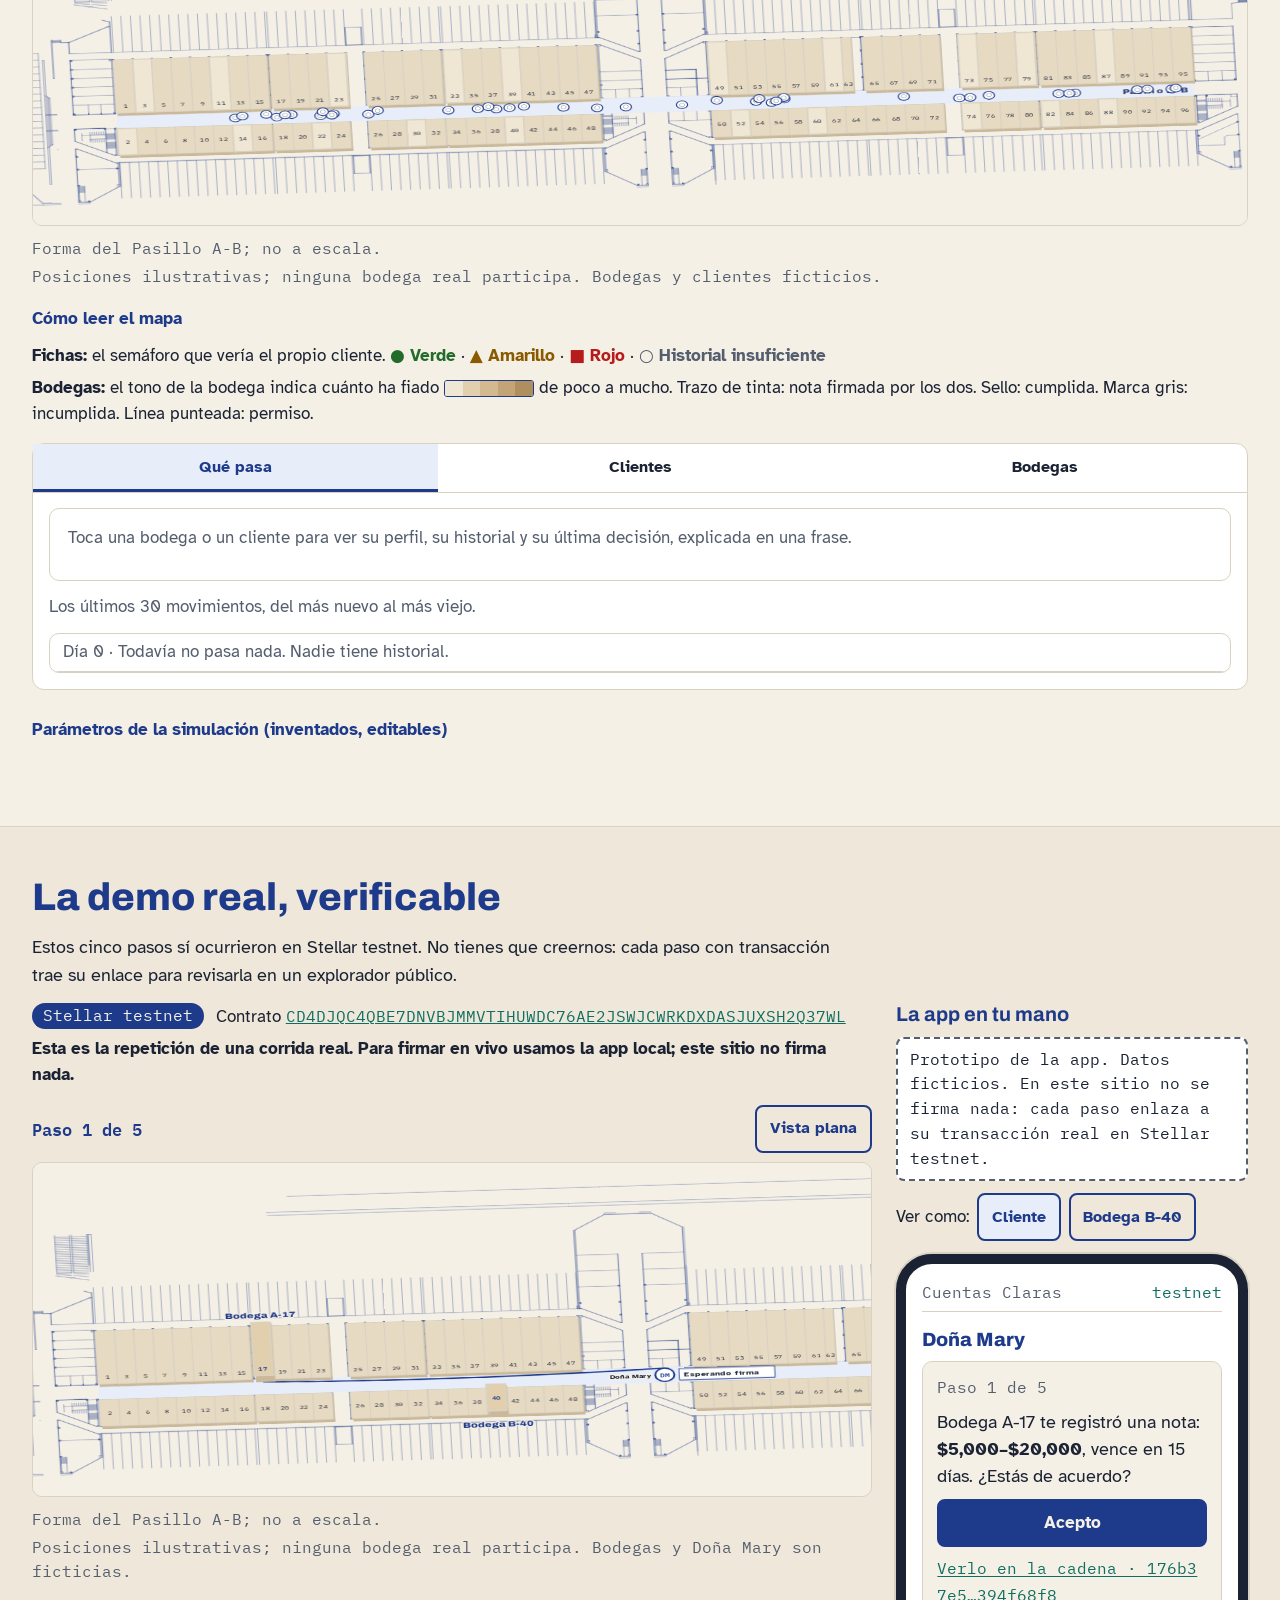
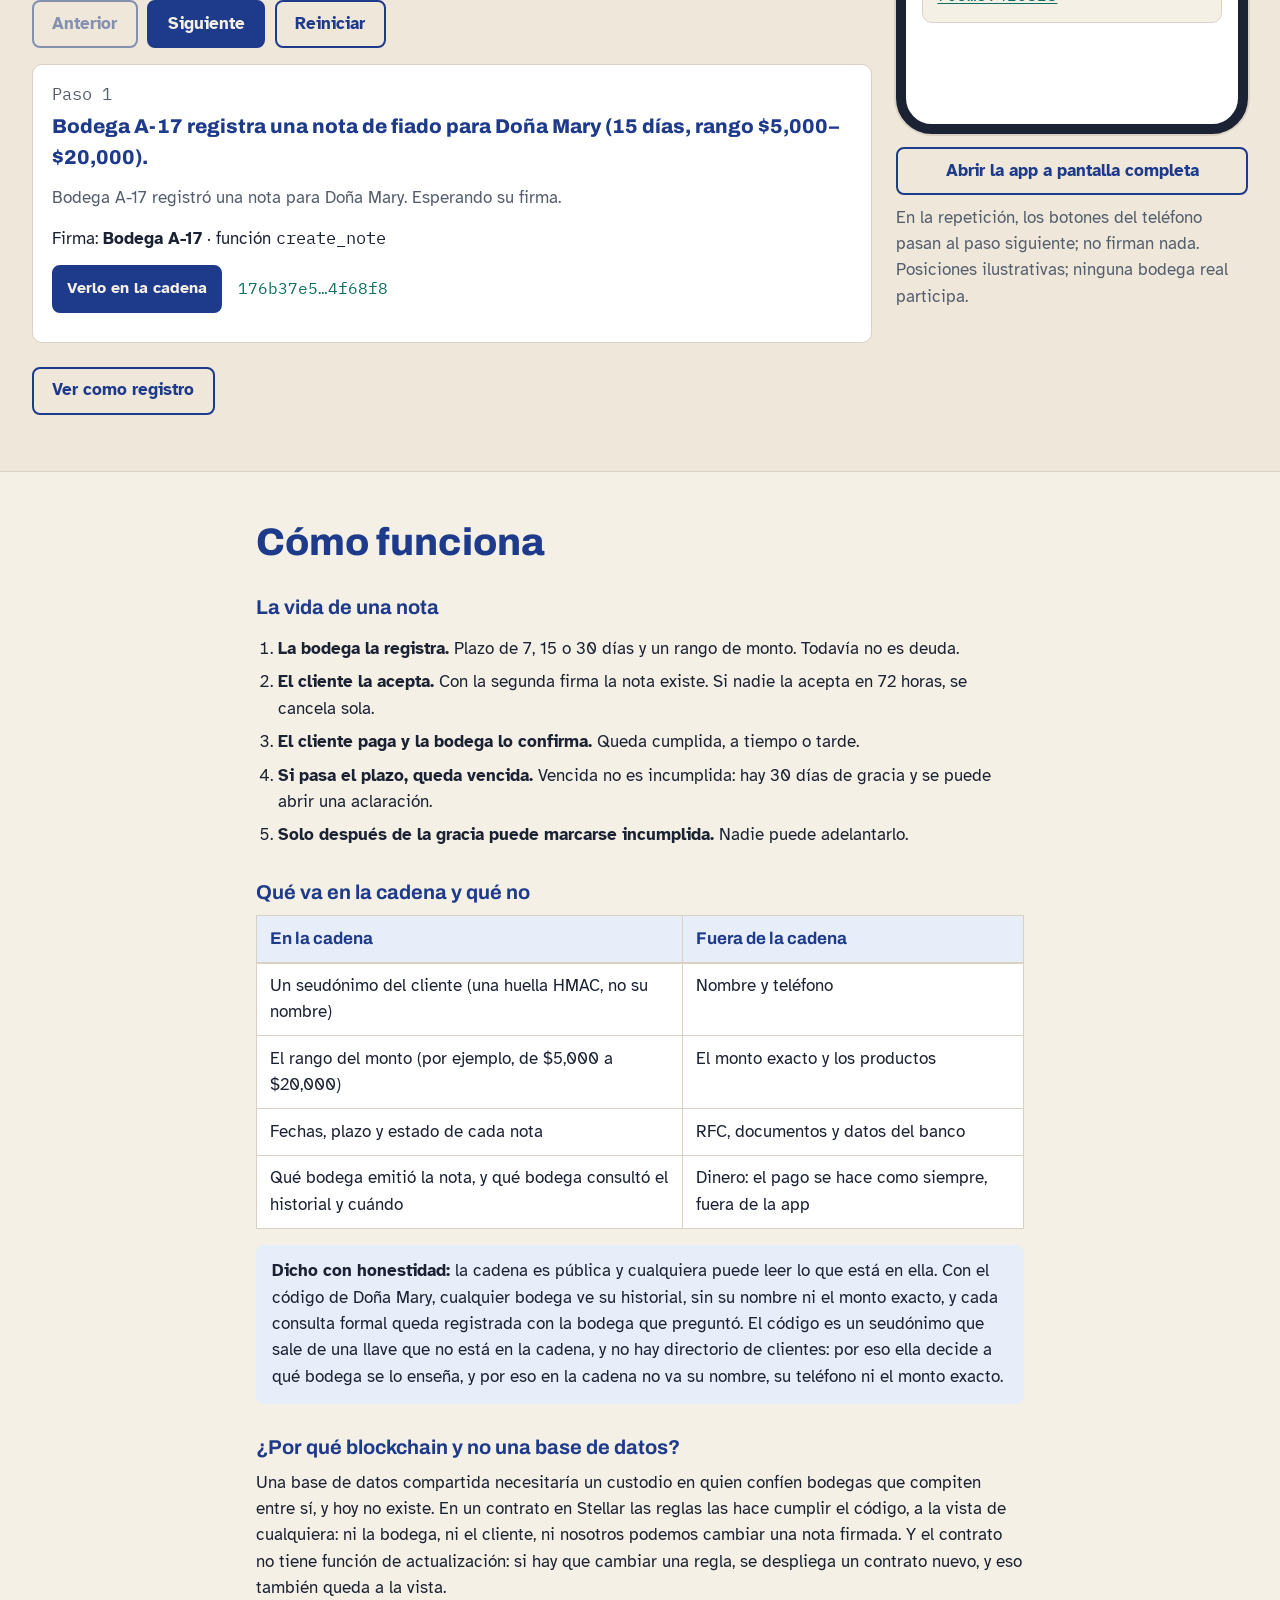
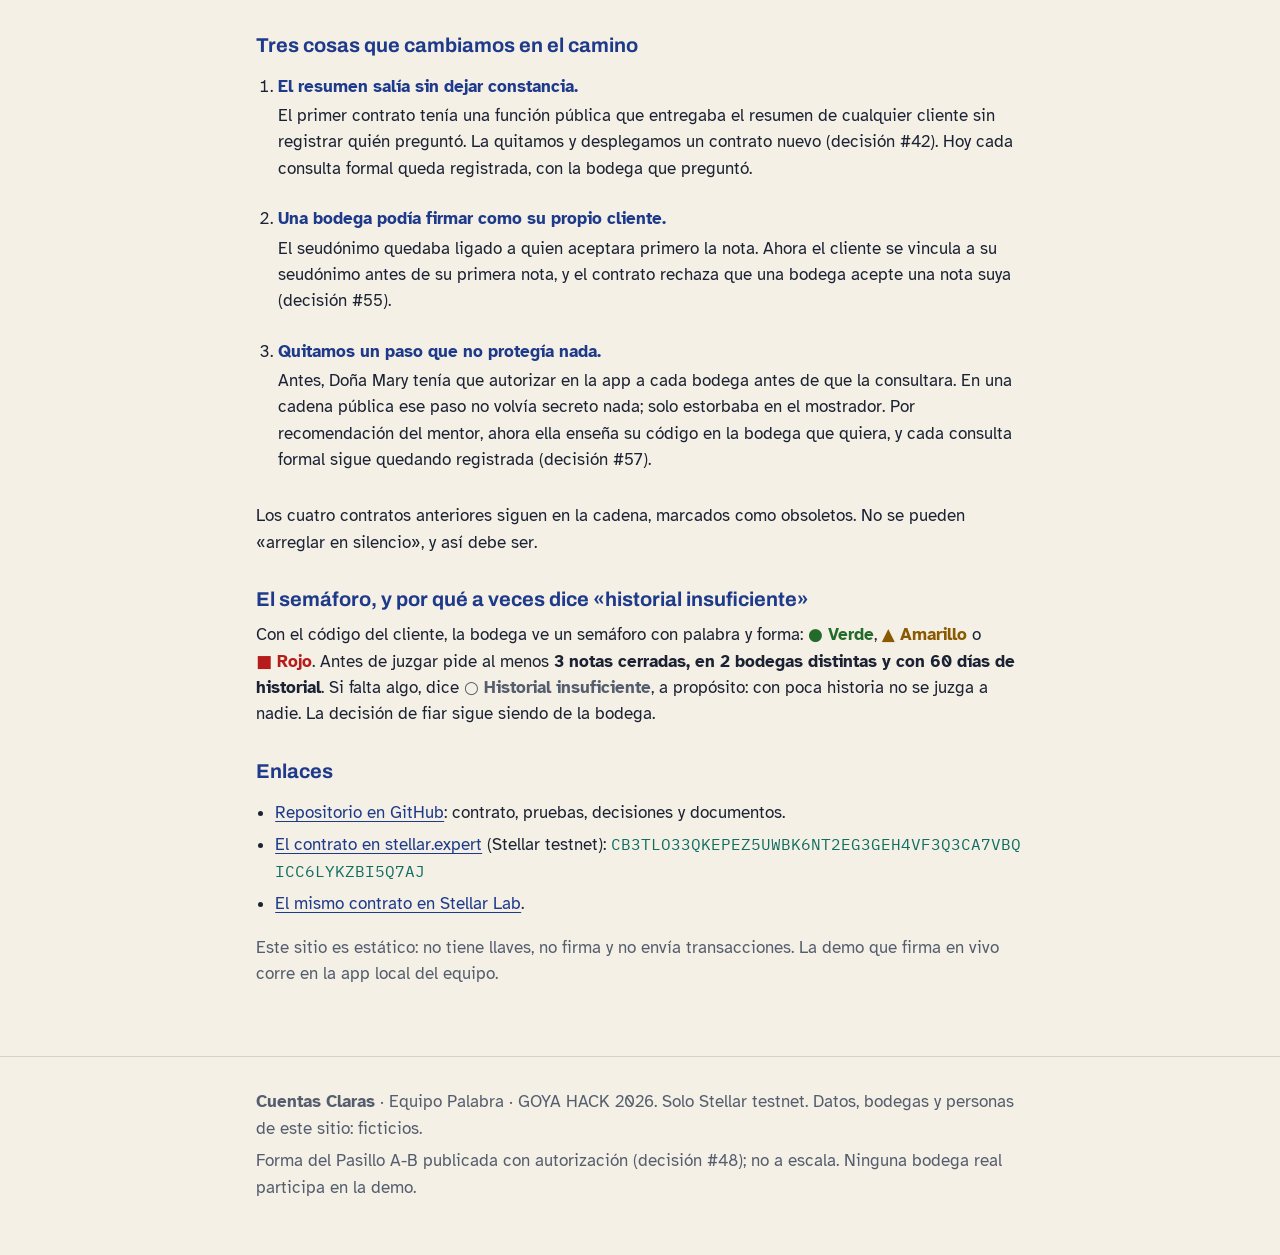
==== commit ee536cd1: "Contrato v5 (P3.4): «Cómo funciona» con el código del cliente (decisión #57) - Regla 3: «Tu historia" ====
--- a/web/index.html
+++ b/web/index.html
@@ -115,7 +115,7 @@
             <span class="regla-num" aria-hidden="true">3</span>
             <div>
               <p class="regla-titulo">Tu historial es tuyo.</p>
-              <p>Otra bodega solo pide tu resumen con tu permiso, y cada consulta queda registrada.</p>
+              <p>Es público y verificable, sin tu nombre ni el monto exacto, y tú decides a qué bodega le enseñas tu código.</p>
             </div>
           </li>
         </ol>
@@ -282,30 +282,34 @@
               <tr><td>Un seudónimo del cliente (una huella HMAC, no su nombre)</td><td>Nombre y teléfono</td></tr>
               <tr><td>El rango del monto (por ejemplo, de $5,000 a $20,000)</td><td>El monto exacto y los productos</td></tr>
               <tr><td>Fechas, plazo y estado de cada nota</td><td>RFC, documentos y datos del banco</td></tr>
-              <tr><td>Qué bodega emitió la nota y los permisos del cliente</td><td>Dinero: el pago se hace como siempre, fuera de la app</td></tr>
+              <tr><td>Qué bodega emitió la nota, y qué bodega consultó el historial y cuándo</td><td>Dinero: el pago se hace como siempre, fuera de la app</td></tr>
             </tbody>
           </table>
         </div>
-        <p class="honesto"><strong>Dicho con honestidad:</strong> la cadena es pública y cualquiera puede leer lo que está en ella. El permiso del cliente controla la <em>consulta oficial</em> de su resumen, la que usa una bodega para decidir, y deja constancia de cada consulta. No vuelve secreto lo que ya está en la cadena; por eso ahí no va su nombre, su teléfono ni el monto exacto.</p>
+        <p class="honesto"><strong>Dicho con honestidad:</strong> la cadena es pública y cualquiera puede leer lo que está en ella. Con el código de Doña Mary, cualquier bodega ve su historial, sin su nombre ni el monto exacto, y cada consulta formal queda registrada con la bodega que preguntó. El código es un seudónimo que sale de una llave que no está en la cadena, y no hay directorio de clientes: por eso ella decide a qué bodega se lo enseña, y por eso en la cadena no va su nombre, su teléfono ni el monto exacto.</p>
 
         <h3>¿Por qué blockchain y no una base de datos?</h3>
         <p>Una base de datos compartida necesitaría un custodio en quien confíen bodegas que compiten entre sí, y hoy no existe. En un contrato en Stellar las reglas las hace cumplir el código, a la vista de cualquiera: ni la bodega, ni el cliente, ni nosotros podemos cambiar una nota firmada. Y el contrato no tiene función de actualización: si hay que cambiar una regla, se despliega un contrato nuevo, y eso también queda a la vista.</p>
 
-        <h3>Dos huecos que encontramos y cerramos</h3>
+        <h3>Tres cosas que cambiamos en el camino</h3>
         <ol class="huecos">
           <li>
-            <p class="hueco-titulo">El resumen salía sin permiso.</p>
-            <p>El primer contrato tenía una función pública que entregaba el resumen de cualquier cliente sin su permiso y sin dejar constancia. La quitamos y desplegamos un contrato nuevo (decisión #42).</p>
+            <p class="hueco-titulo">El resumen salía sin dejar constancia.</p>
+            <p>El primer contrato tenía una función pública que entregaba el resumen de cualquier cliente sin registrar quién preguntó. La quitamos y desplegamos un contrato nuevo (decisión #42). Hoy cada consulta formal queda registrada, con la bodega que preguntó.</p>
           </li>
           <li>
-            <p class="hueco-titulo">La bodega que ya te había fiado leía tu resumen sin pedirte permiso.</p>
-            <p>Parecía razonable, pero con eso esa bodega veía también lo que hiciste en otras. Ahora solo el propio cliente lee su resumen sin permiso; cualquier bodega, incluso la que le fió, necesita su permiso vigente (decisión #46).</p>
+            <p class="hueco-titulo">Una bodega podía firmar como su propio cliente.</p>
+            <p>El seudónimo quedaba ligado a quien aceptara primero la nota. Ahora el cliente se vincula a su seudónimo antes de su primera nota, y el contrato rechaza que una bodega acepte una nota suya (decisión #55).</p>
+          </li>
+          <li>
+            <p class="hueco-titulo">Quitamos un paso que no protegía nada.</p>
+            <p>Antes, Doña Mary tenía que autorizar en la app a cada bodega antes de que la consultara. En una cadena pública ese paso no volvía secreto nada; solo estorbaba en el mostrador. Por recomendación del mentor, ahora ella enseña su código en la bodega que quiera, y cada consulta formal sigue quedando registrada (decisión #57).</p>
           </li>
         </ol>
-        <p>Los dos contratos anteriores siguen en la cadena, marcados como obsoletos. No se pueden «arreglar en silencio», y así debe ser.</p>
+        <p>Los cuatro contratos anteriores siguen en la cadena, marcados como obsoletos. No se pueden «arreglar en silencio», y así debe ser.</p>
 
         <h3>El semáforo, y por qué a veces dice «historial insuficiente»</h3>
-        <p>Con permiso, la bodega ve un semáforo con palabra y forma: <span class="sem sem-verde">● Verde</span>, <span class="sem sem-amarillo">▲ Amarillo</span> o <span class="sem sem-rojo">■ Rojo</span>. Antes de juzgar pide al menos <strong>3 notas cerradas, en 2 bodegas distintas y con 60 días de historial</strong>. Si falta algo, dice <span class="sem sem-insuficiente">○ Historial insuficiente</span>, a propósito: con poca historia no se juzga a nadie. La decisión de fiar sigue siendo de la bodega.</p>
+        <p>Con el código del cliente, la bodega ve un semáforo con palabra y forma: <span class="sem sem-verde">● Verde</span>, <span class="sem sem-amarillo">▲ Amarillo</span> o <span class="sem sem-rojo">■ Rojo</span>. Antes de juzgar pide al menos <strong>3 notas cerradas, en 2 bodegas distintas y con 60 días de historial</strong>. Si falta algo, dice <span class="sem sem-insuficiente">○ Historial insuficiente</span>, a propósito: con poca historia no se juzga a nadie. La decisión de fiar sigue siendo de la bodega.</p>
 
         <h3>Enlaces</h3>
         <ul class="enlaces">
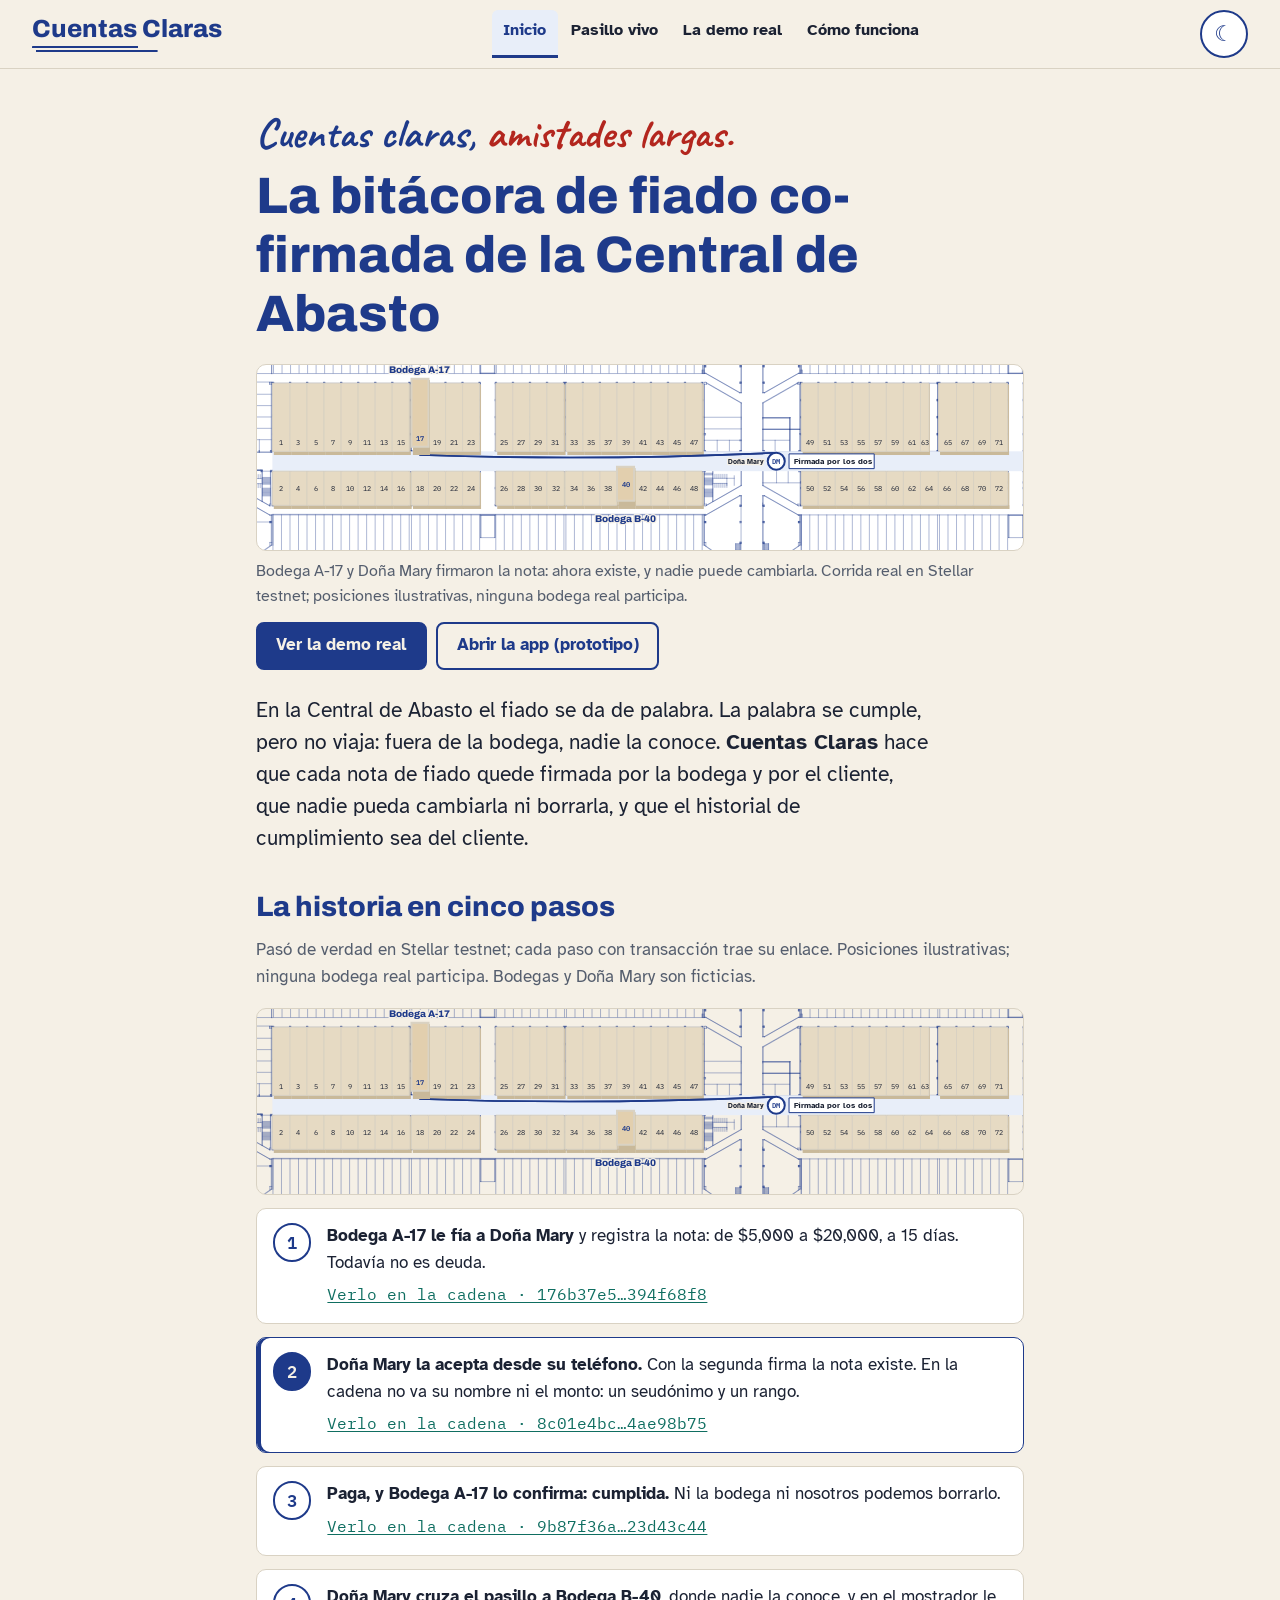
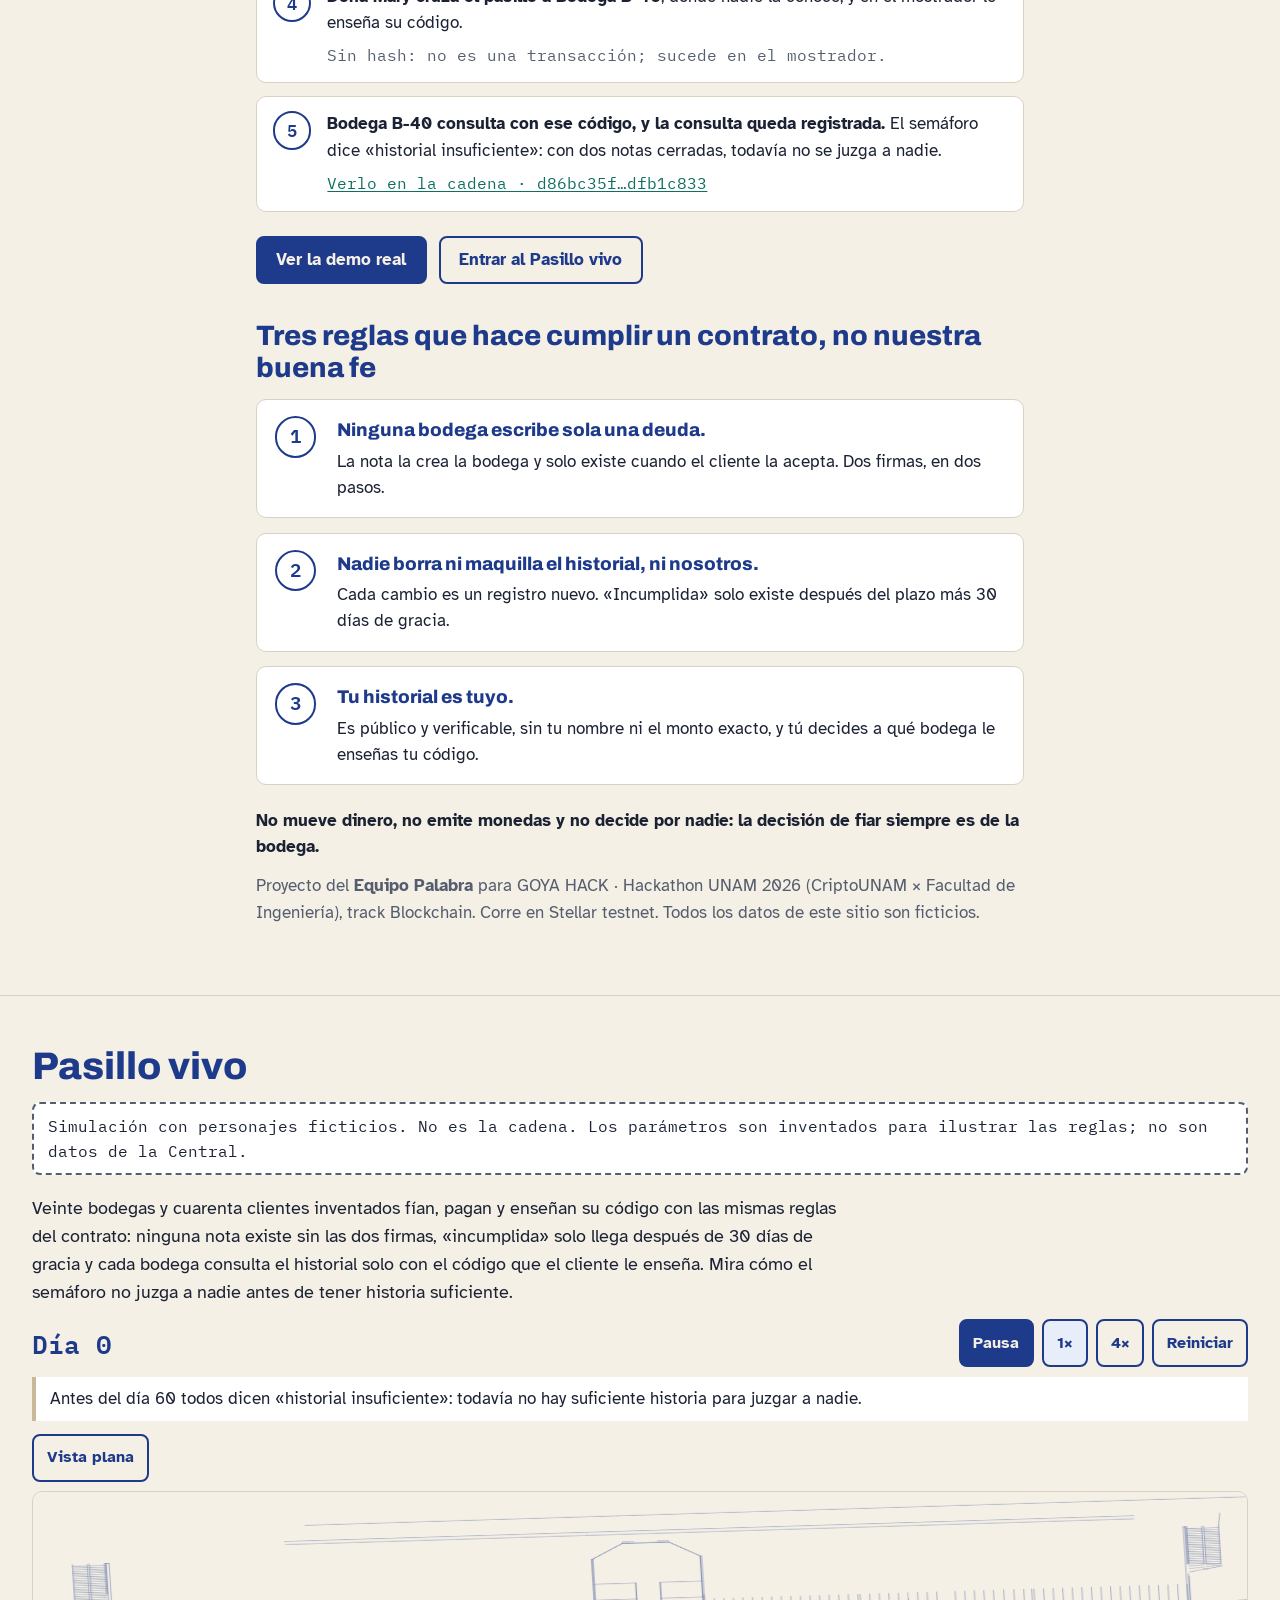
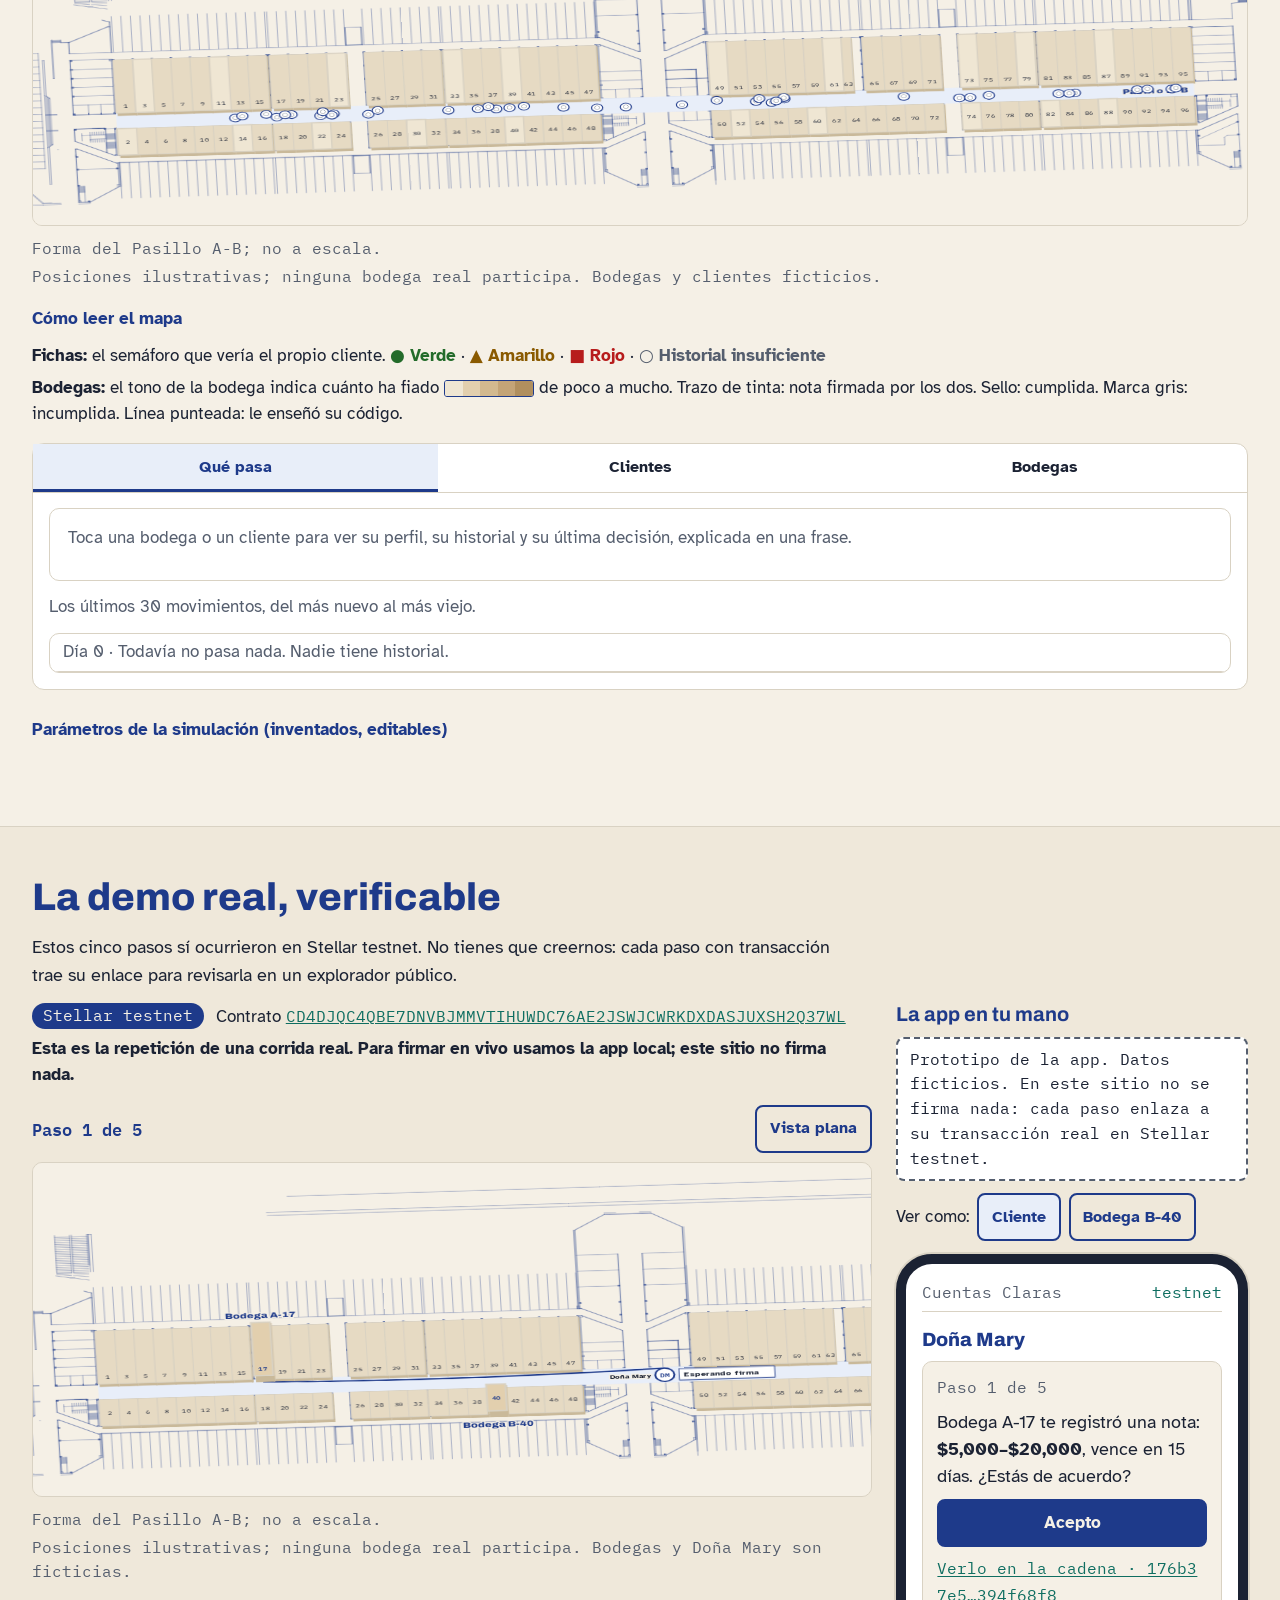
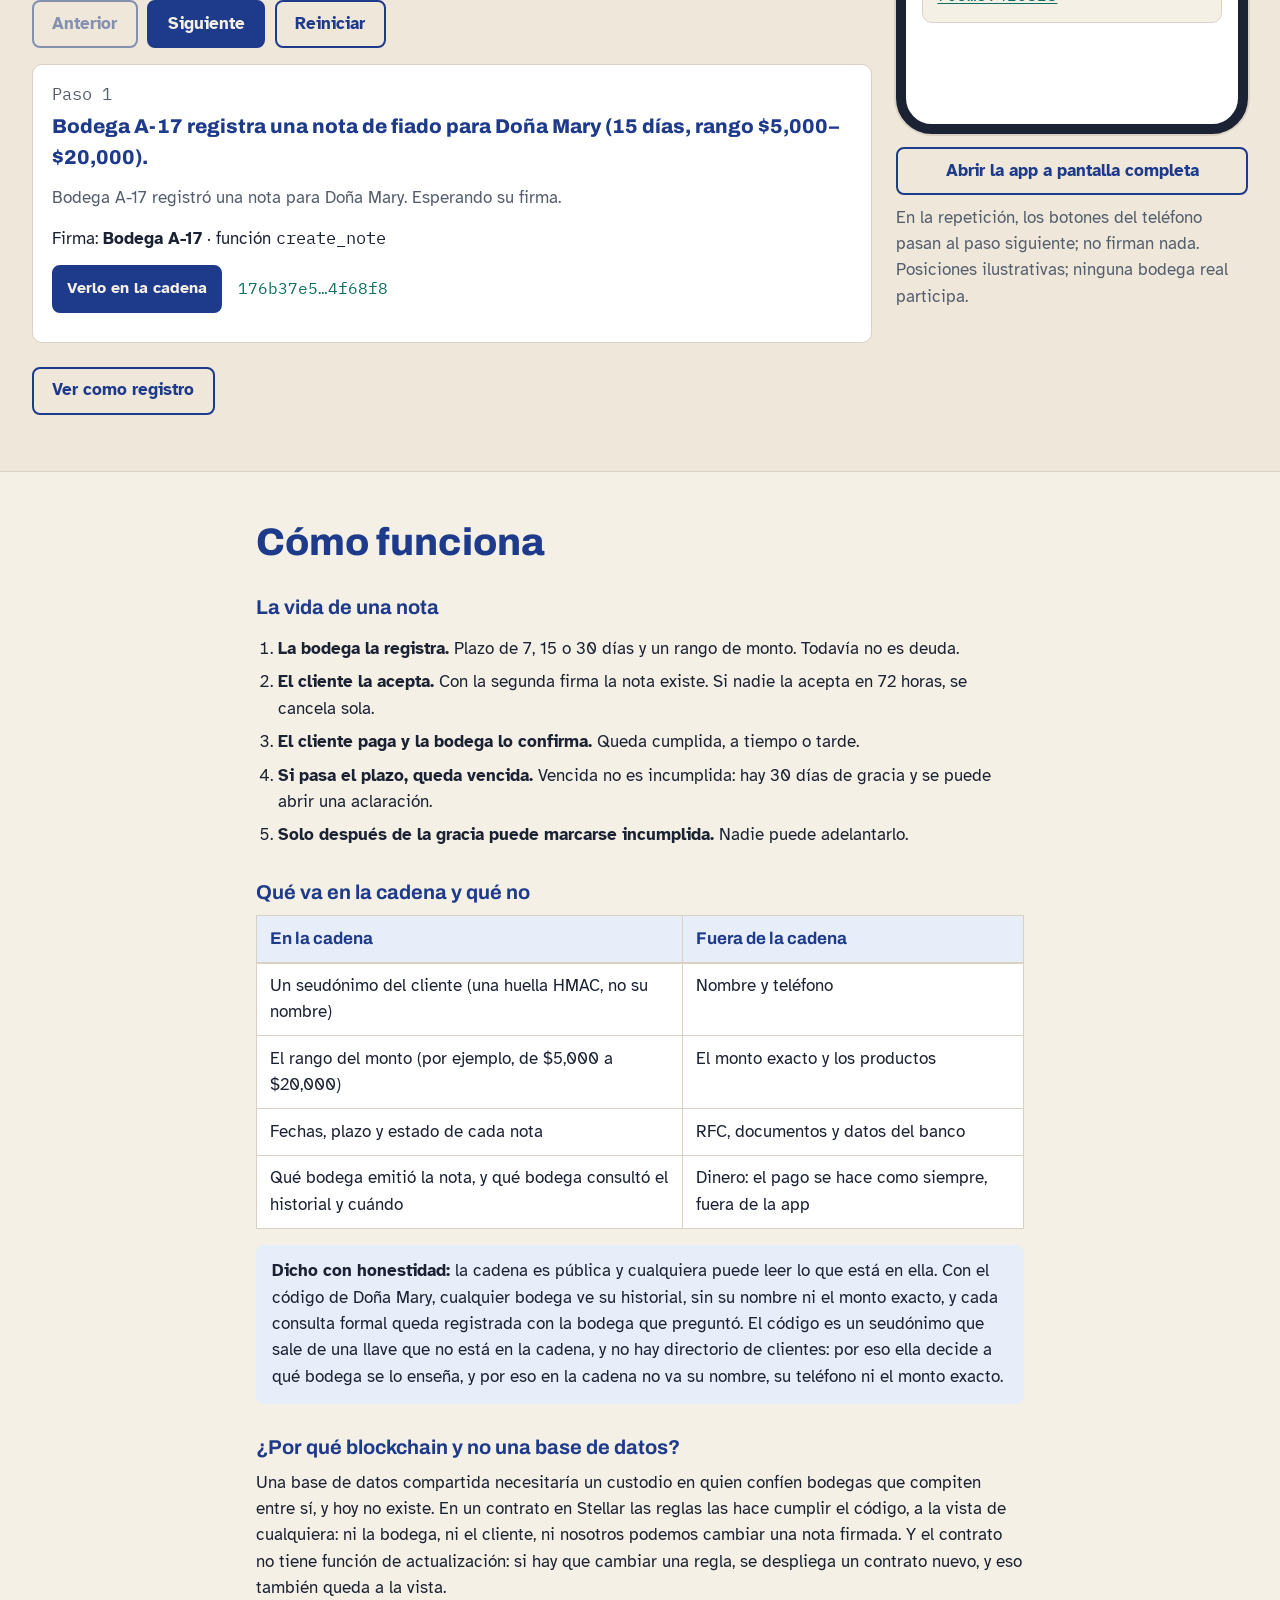
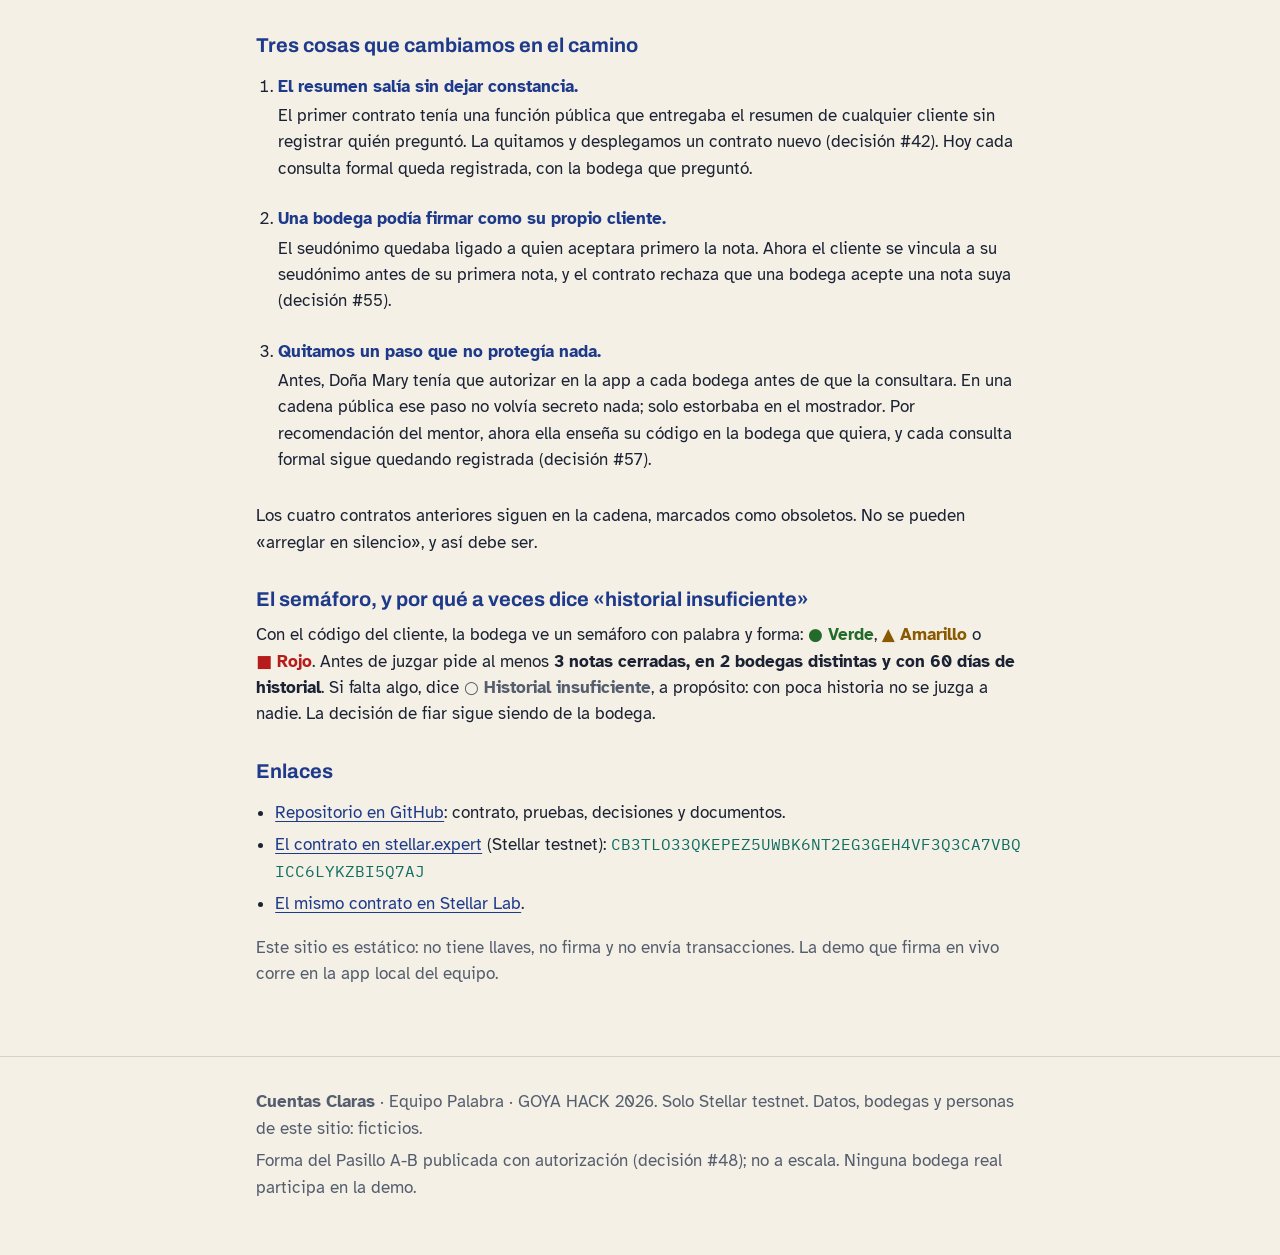
==== commit f33b5772: "Contrato v5 (P3.5): el Pasillo vivo enseña códigos en lugar de dar permisos (decisión #57) - La prob" ====
--- a/web/index.html
+++ b/web/index.html
@@ -131,7 +131,7 @@
       <div class="dentro dentro-ancho">
         <h2 id="t-pasillo" class="titulo-seccion">Pasillo vivo</h2>
         <p class="rotulo-simulacion" role="note">Simulación con personajes ficticios. No es la cadena. Los parámetros son inventados para ilustrar las reglas; no son datos de la Central.</p>
-        <p class="entrada-seccion">Veinte bodegas y cuarenta clientes inventados fían, pagan y piden permiso con las mismas reglas del contrato: ninguna nota existe sin las dos firmas, «incumplida» solo llega después de 30 días de gracia y ninguna bodega ve un resumen sin permiso, ni siquiera la que ya fió. Mira cómo el semáforo no juzga a nadie antes de tener historia suficiente.</p>
+        <p class="entrada-seccion">Veinte bodegas y cuarenta clientes inventados fían, pagan y enseñan su código con las mismas reglas del contrato: ninguna nota existe sin las dos firmas, «incumplida» solo llega después de 30 días de gracia y cada bodega consulta el historial solo con el código que el cliente le enseña. Mira cómo el semáforo no juzga a nadie antes de tener historia suficiente.</p>
         <div id="montaje-pasillo" class="montaje">
           <p class="cargando">Preparando el pasillo…</p>
         </div>
--- a/web/estilos.css
+++ b/web/estilos.css
@@ -298,14 +298,10 @@
 .bodega-num { font-family: var(--f-mono); font-size: 2.3px; fill: var(--texto); }
 .bodega-marcada .bodega-tapa { stroke-width: 2px; fill: var(--bodega-marcada); }
 .bodega-marcada .bodega-num { font-weight: 600; fill: var(--firma); }
-.bodega-etiqueta, .ficha .ficha-nombre, .corredor-rotulo, .texto-sin-permiso, .puente-texto {
+.bodega-etiqueta, .ficha .ficha-nombre, .corredor-rotulo, .puente-texto {
   paint-order: stroke; stroke: var(--fondo); stroke-width: 0.9px; stroke-linejoin: round;
 }
 .bodega-etiqueta { font-family: var(--f-titulo); font-weight: 800; font-size: 3.4px; fill: var(--firma); }
-.bodega-marcada.sin-permiso .bodega-tapa { fill: var(--sin-permiso); stroke: var(--texto-2); }
-.bodega-marcada.sin-permiso .bodega-cara { fill: var(--sin-permiso-cara); }
-.bodega.parpadeo { animation: parpadeo 400ms steps(2, jump-none) 3; }
-.texto-sin-permiso { font-family: var(--f-texto); font-weight: 700; font-size: 2.5px; fill: var(--texto); }
 
 .ficha circle { fill: var(--superficie); stroke: var(--firma); stroke-width: 2px; vector-effect: non-scaling-stroke; }
 .ficha-iniciales { font-family: var(--f-mono); font-weight: 600; font-size: 2.5px; fill: var(--firma); }
@@ -329,7 +325,6 @@
 
 @keyframes dibujar { to { stroke-dashoffset: 0; } }
 @keyframes aparecer { from { opacity: 0; } to { opacity: 1; } }
-@keyframes parpadeo { 0% { opacity: 1; } 100% { opacity: 0.35; } }
 @keyframes caer {
   from { opacity: 0; transform: translateY(-7px) rotate(-22deg) scale(1.3); }
   to { opacity: 1; transform: translateY(0) rotate(-12deg) scale(1); }
@@ -338,7 +333,7 @@
 .rotulos-mapa { margin: 0; display: flex; flex-wrap: wrap; gap: 0.2rem 1.5rem; font-family: var(--f-mono); font-size: 1rem; color: var(--texto-2); }
 
 @media (prefers-reduced-motion: reduce) {
-  .maqueta, .dibujar, .aparecer, .parpadeo, .sello-mapa.caer { animation: none !important; transition: none !important; }
+  .maqueta, .dibujar, .aparecer, .sello-mapa.caer { animation: none !important; transition: none !important; }
   .dibujar { stroke-dashoffset: 0; }
 }
 
@@ -375,7 +370,7 @@
 .marco-sim.noche { background-color: var(--noche); }
 .bodega-sim .bodega-tapa { stroke-width: 1.8px; }
 .bodega-sim { cursor: pointer; }
-.bodega-sim.sin-permiso-sim .bodega-tapa { fill: var(--sin-permiso) !important; stroke: var(--texto-2); }
+.bodega-sim.sin-codigo-sim .bodega-tapa { fill: var(--sin-permiso) !important; stroke: var(--texto-2); }
 .bodega.elegida .bodega-tapa { stroke: var(--sello); stroke-width: 2.5px; }
 .ficha-sim { cursor: pointer; transition: transform 700ms ease; }
 .ficha-sim circle { fill: var(--superficie); stroke: var(--firma); stroke-width: 1.2px; vector-effect: non-scaling-stroke; }
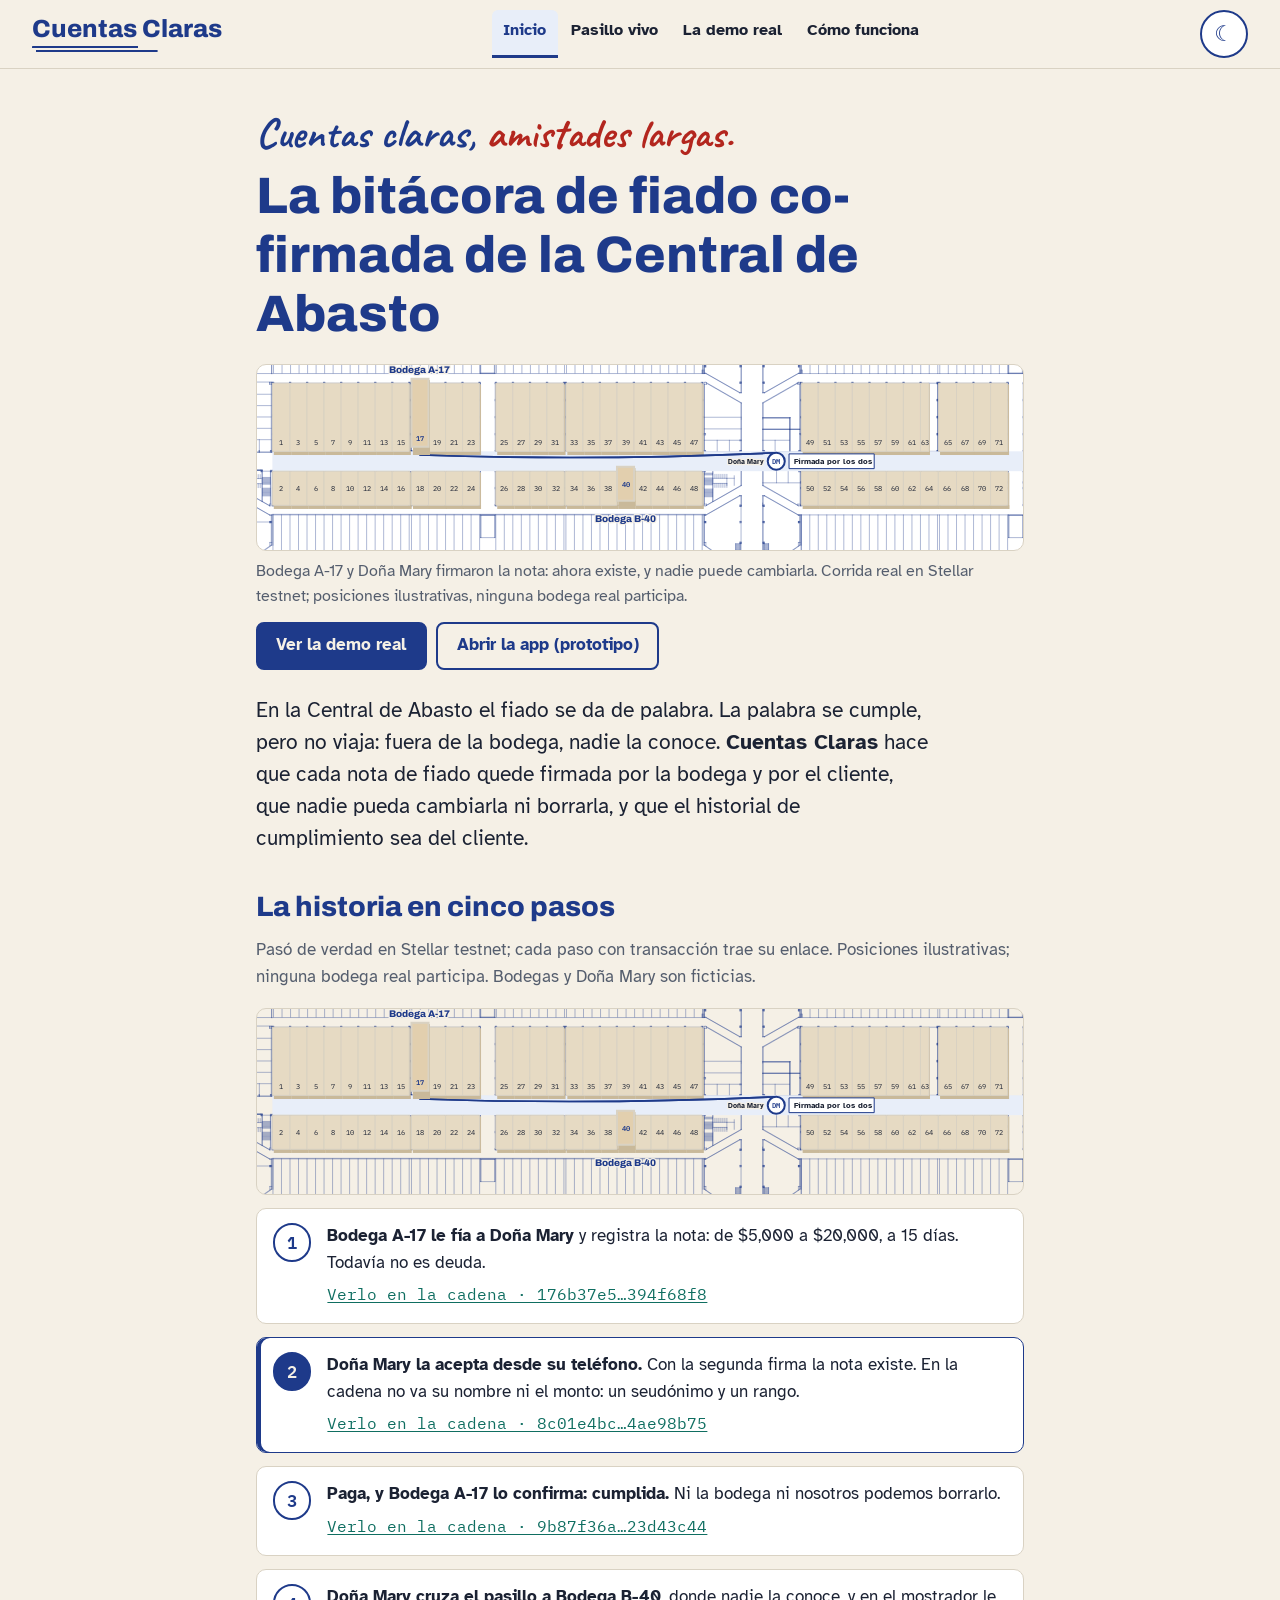
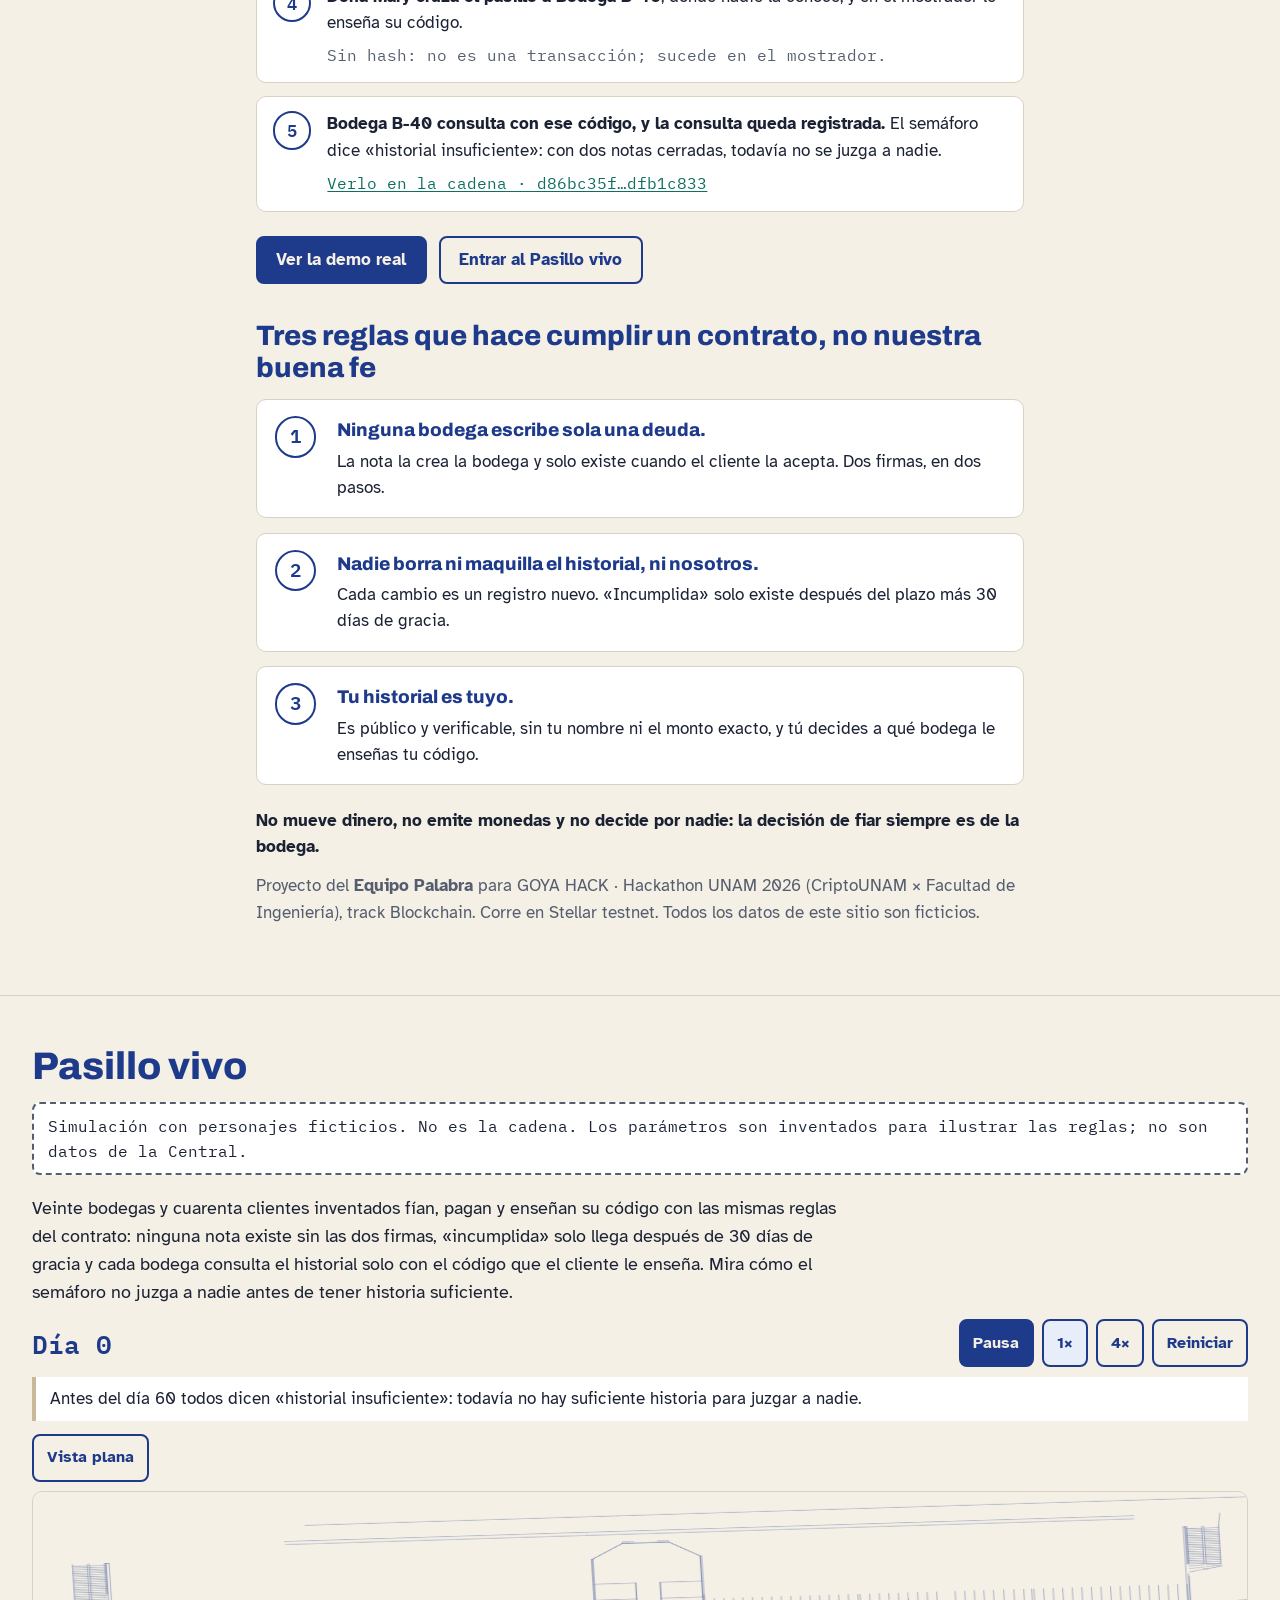
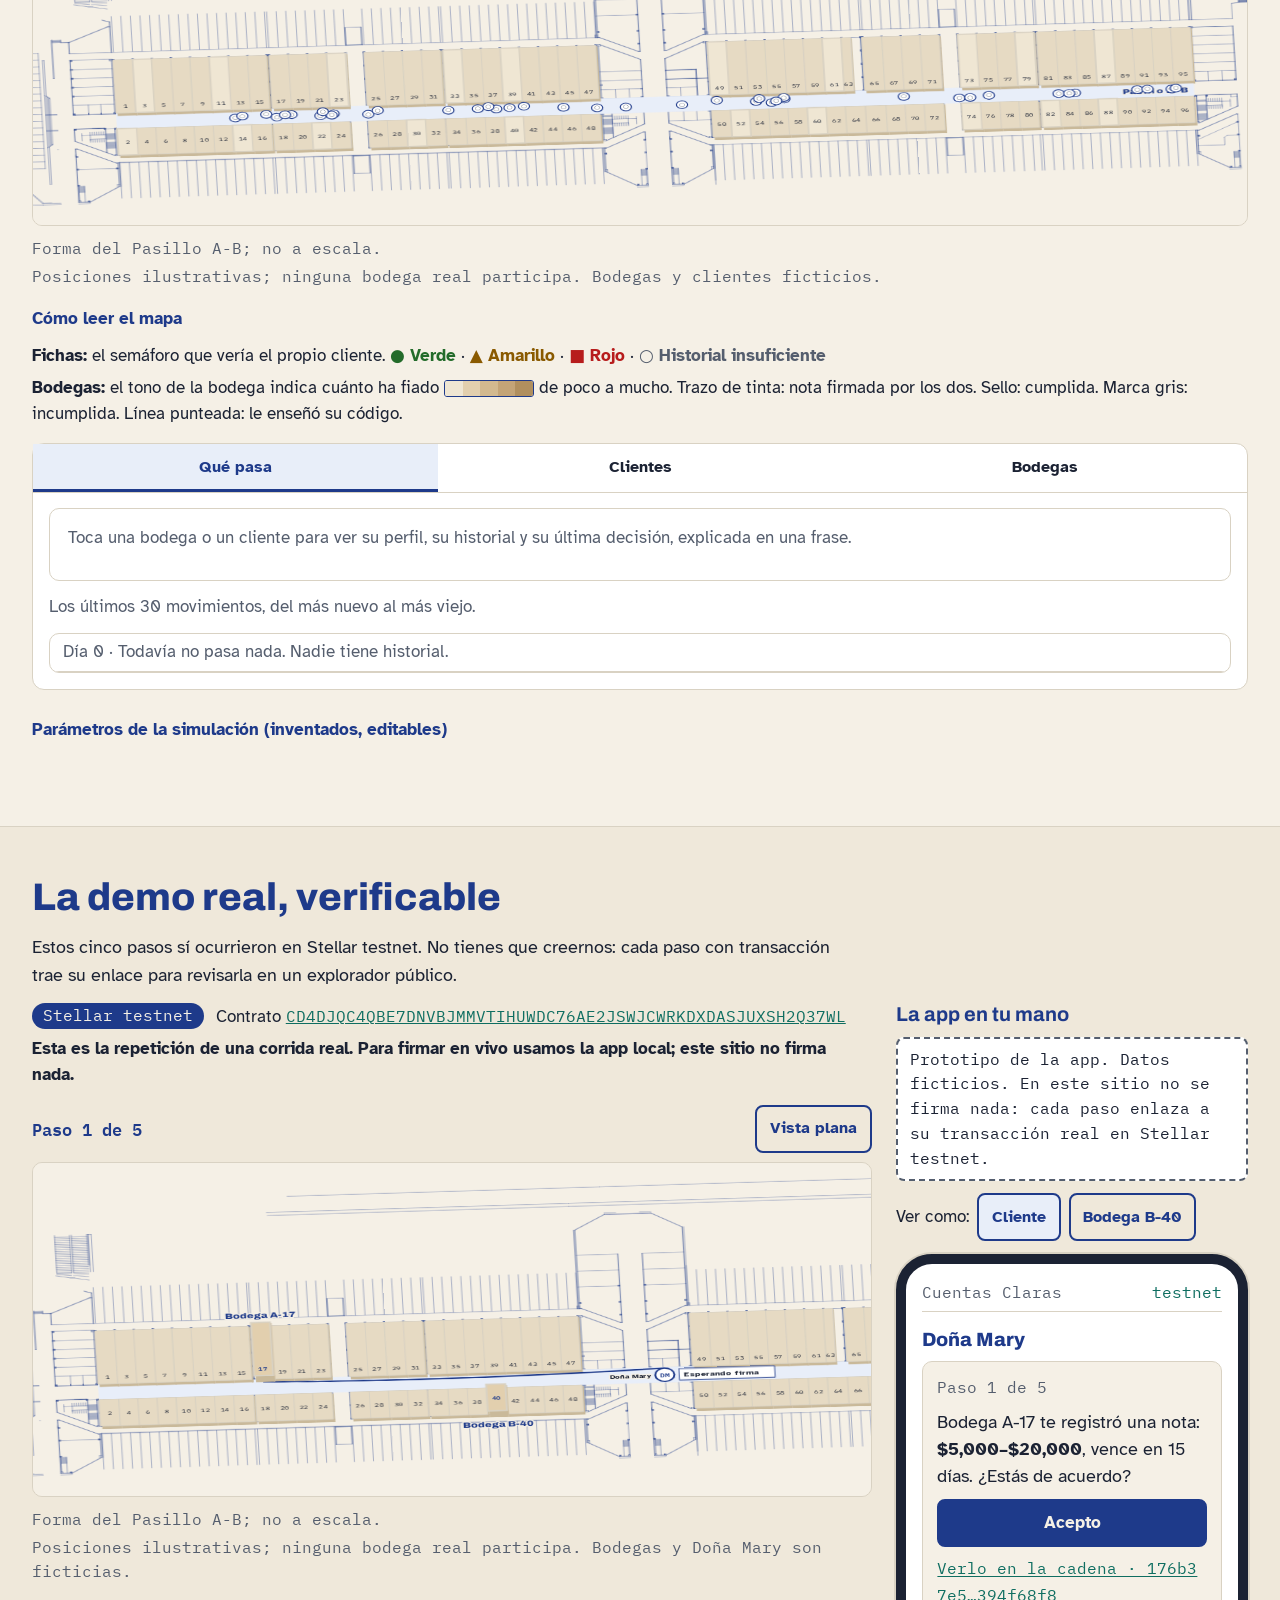
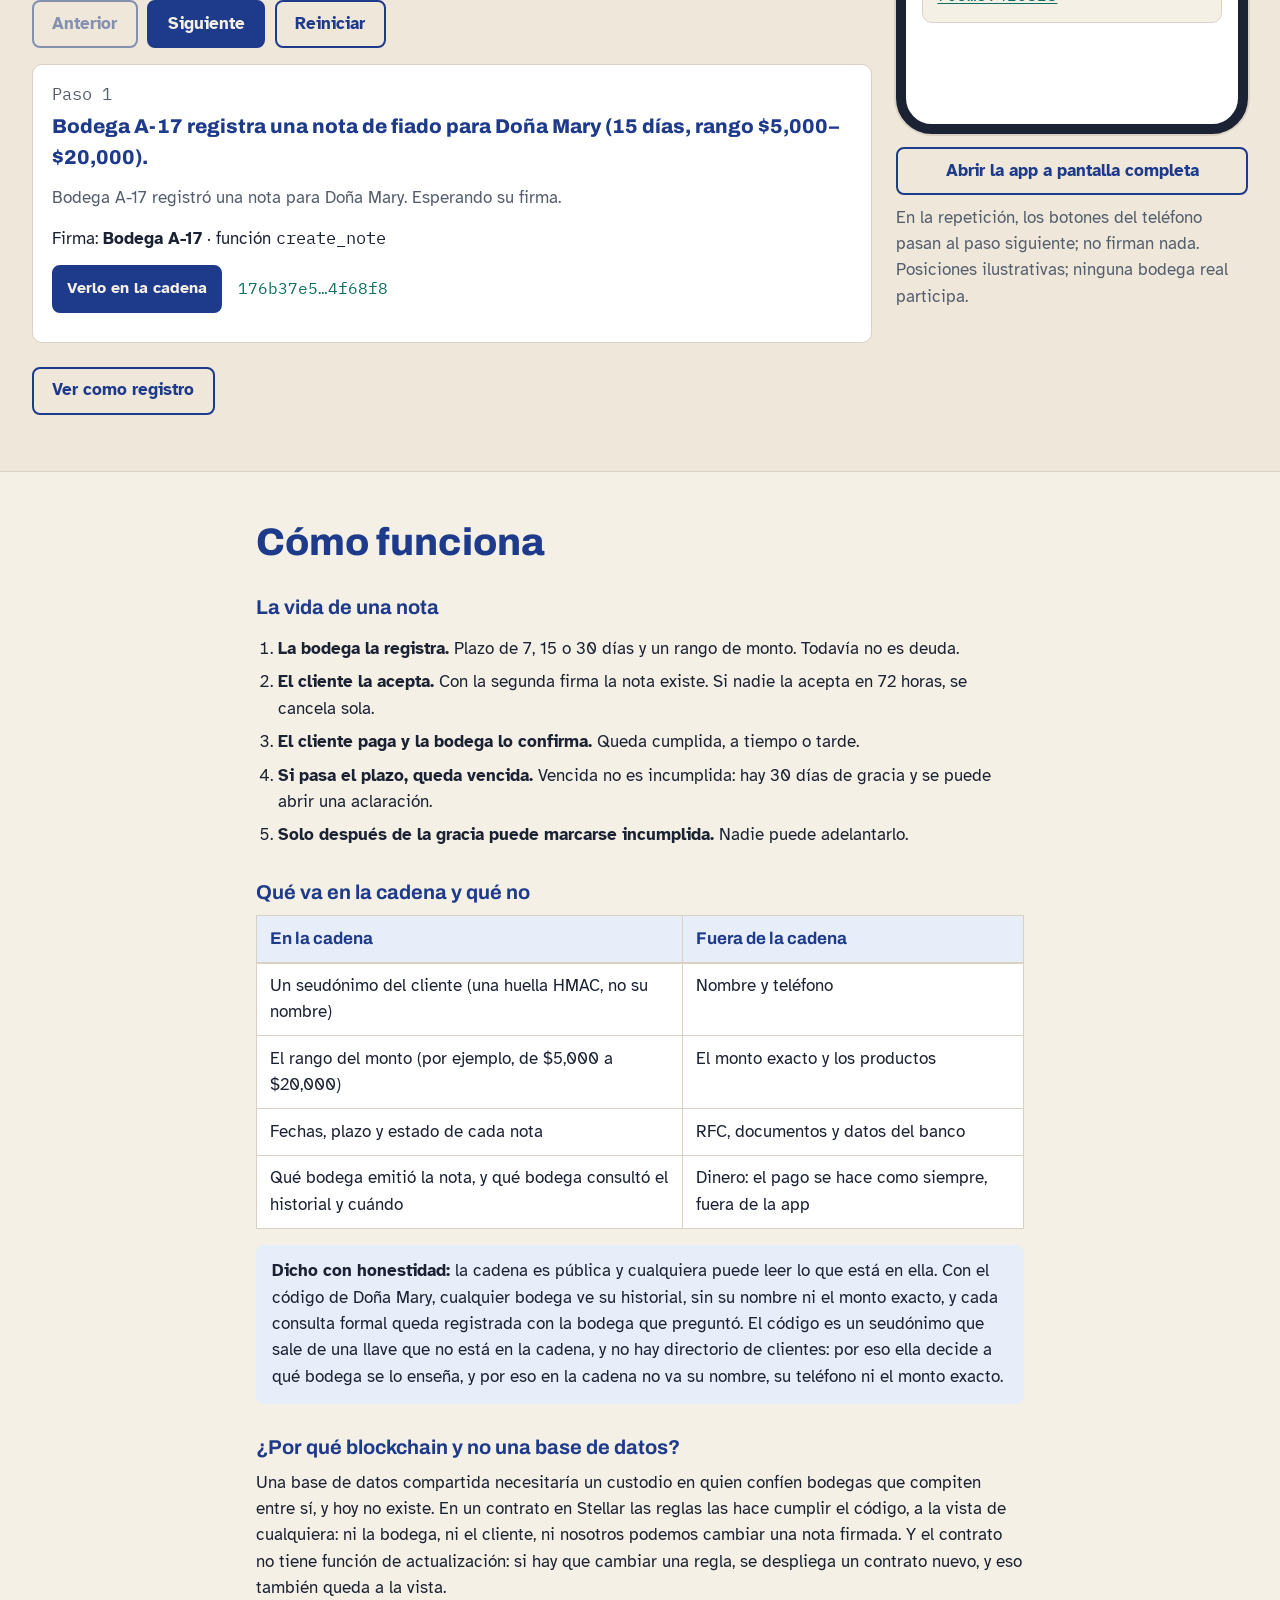
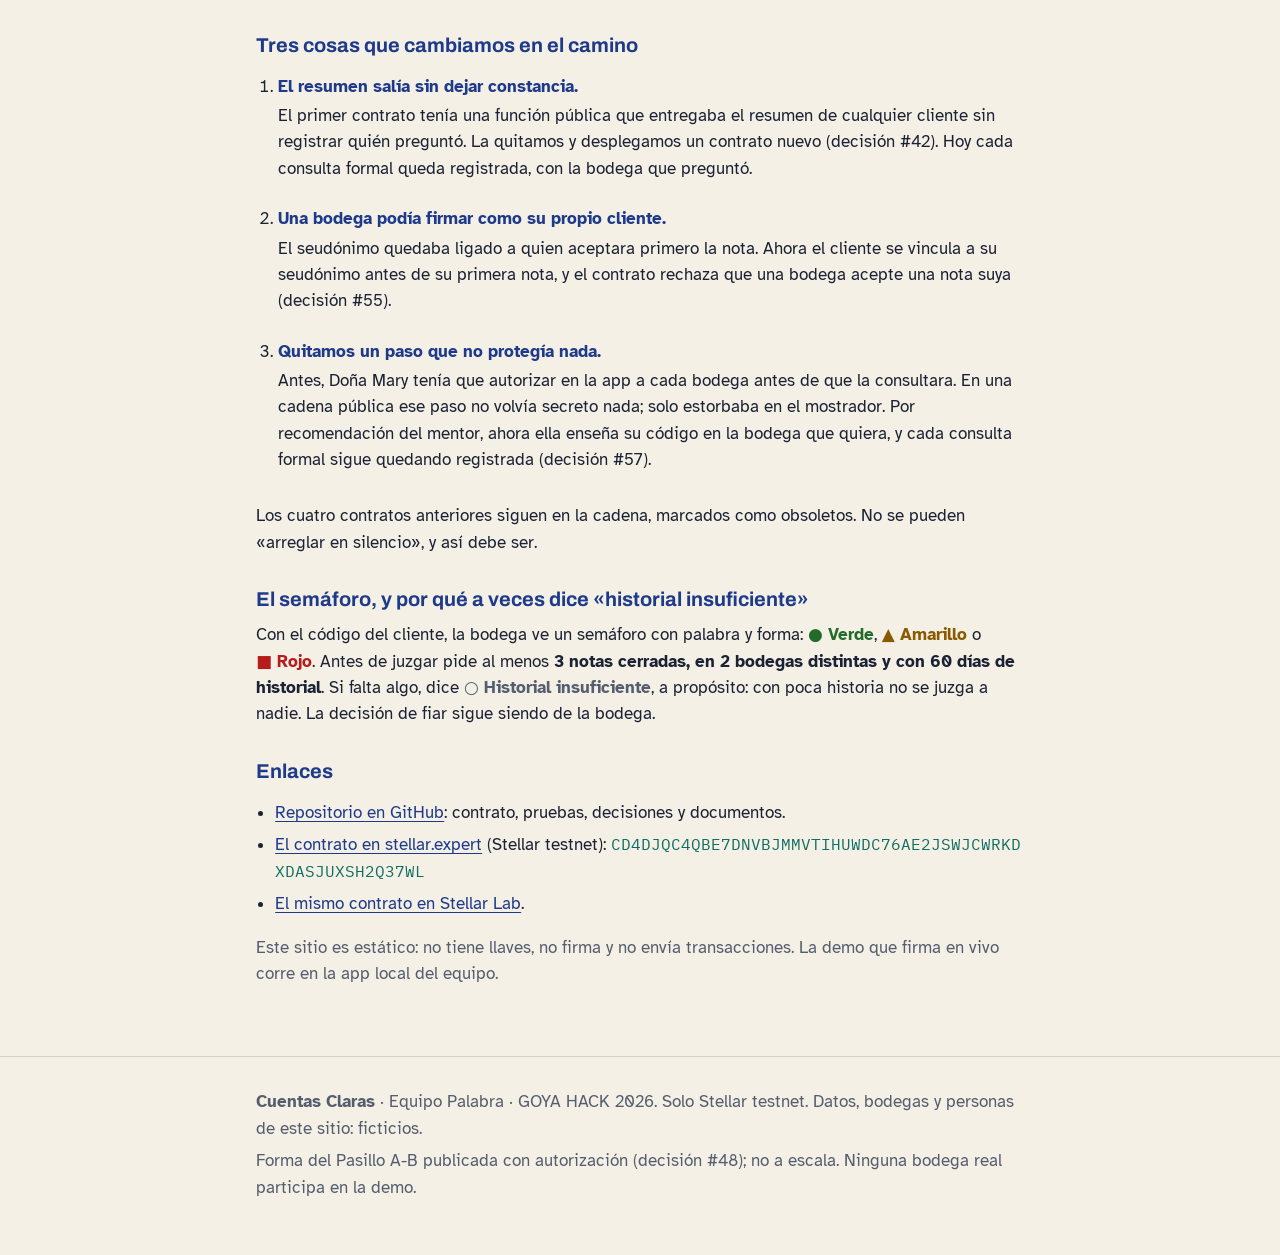
==== commit beac3f3b: "Contrato v5 (P3.6): todo apunta al contrato CD4DJQC4…Q37WL (decisión #57) - README, sitio (enlaces a" ====
--- a/web/index.html
+++ b/web/index.html
@@ -314,8 +314,8 @@
         <h3>Enlaces</h3>
         <ul class="enlaces">
           <li><a href="https://github.com/jose2501106-IA/goyahack_cuentas-claras" target="_blank" rel="noopener noreferrer">Repositorio en GitHub</a>: contrato, pruebas, decisiones y documentos.</li>
-          <li><a href="https://stellar.expert/explorer/testnet/contract/CB3TLO33QKEPEZ5UWBK6NT2EG3GEH4VF3Q3CA7VBQICC6LYKZBI5Q7AJ" target="_blank" rel="noopener noreferrer">El contrato en stellar.expert</a> (Stellar testnet): <code class="id-contrato hash">CB3TLO33QKEPEZ5UWBK6NT2EG3GEH4VF3Q3CA7VBQICC6LYKZBI5Q7AJ</code></li>
-          <li><a href="https://lab.stellar.org/r/testnet/contract/CB3TLO33QKEPEZ5UWBK6NT2EG3GEH4VF3Q3CA7VBQICC6LYKZBI5Q7AJ" target="_blank" rel="noopener noreferrer">El mismo contrato en Stellar Lab</a>.</li>
+          <li><a href="https://stellar.expert/explorer/testnet/contract/CD4DJQC4QBE7DNVBJMMVTIHUWDC76AE2JSWJCWRKDXDASJUXSH2Q37WL" target="_blank" rel="noopener noreferrer">El contrato en stellar.expert</a> (Stellar testnet): <code class="id-contrato hash">CD4DJQC4QBE7DNVBJMMVTIHUWDC76AE2JSWJCWRKDXDASJUXSH2Q37WL</code></li>
+          <li><a href="https://lab.stellar.org/r/testnet/contract/CD4DJQC4QBE7DNVBJMMVTIHUWDC76AE2JSWJCWRKDXDASJUXSH2Q37WL" target="_blank" rel="noopener noreferrer">El mismo contrato en Stellar Lab</a>.</li>
         </ul>
         <p class="apoyo">Este sitio es estático: no tiene llaves, no firma y no envía transacciones. La demo que firma en vivo corre en la app local del equipo.</p>
       </div>
